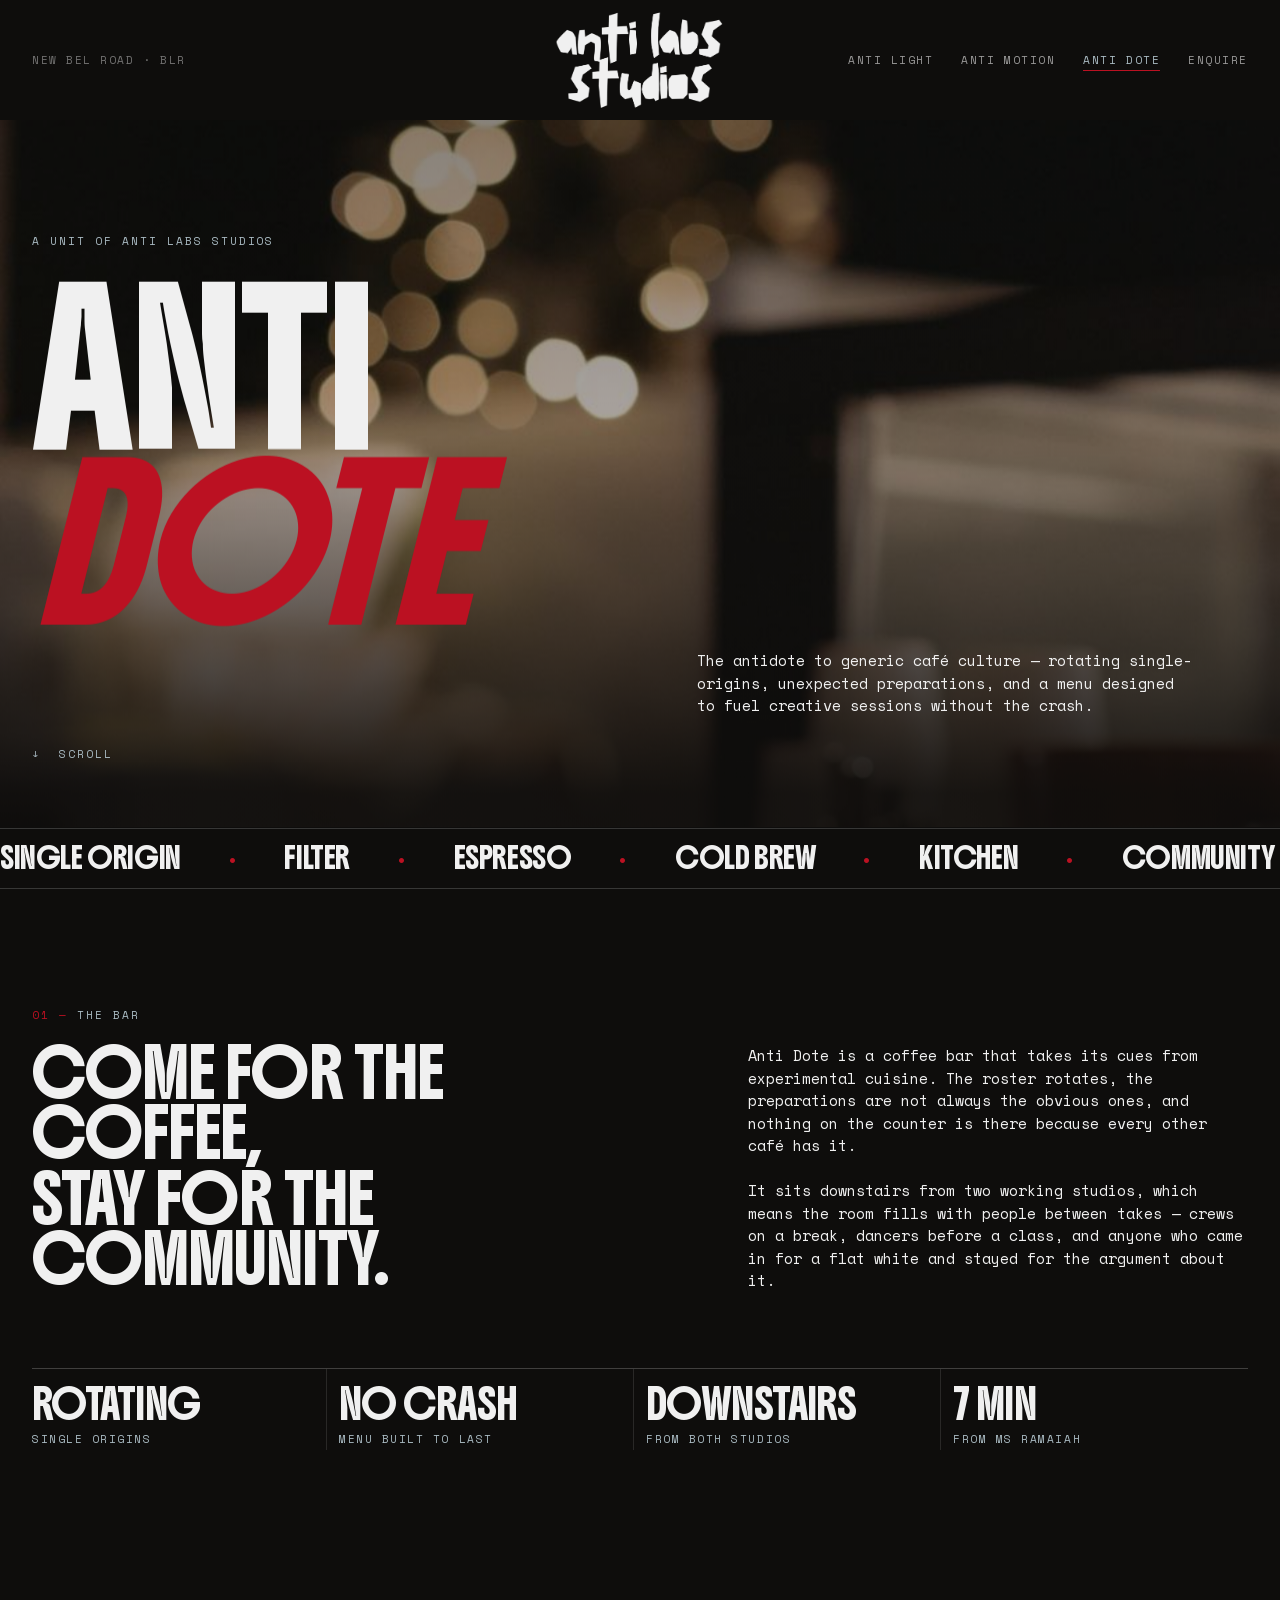
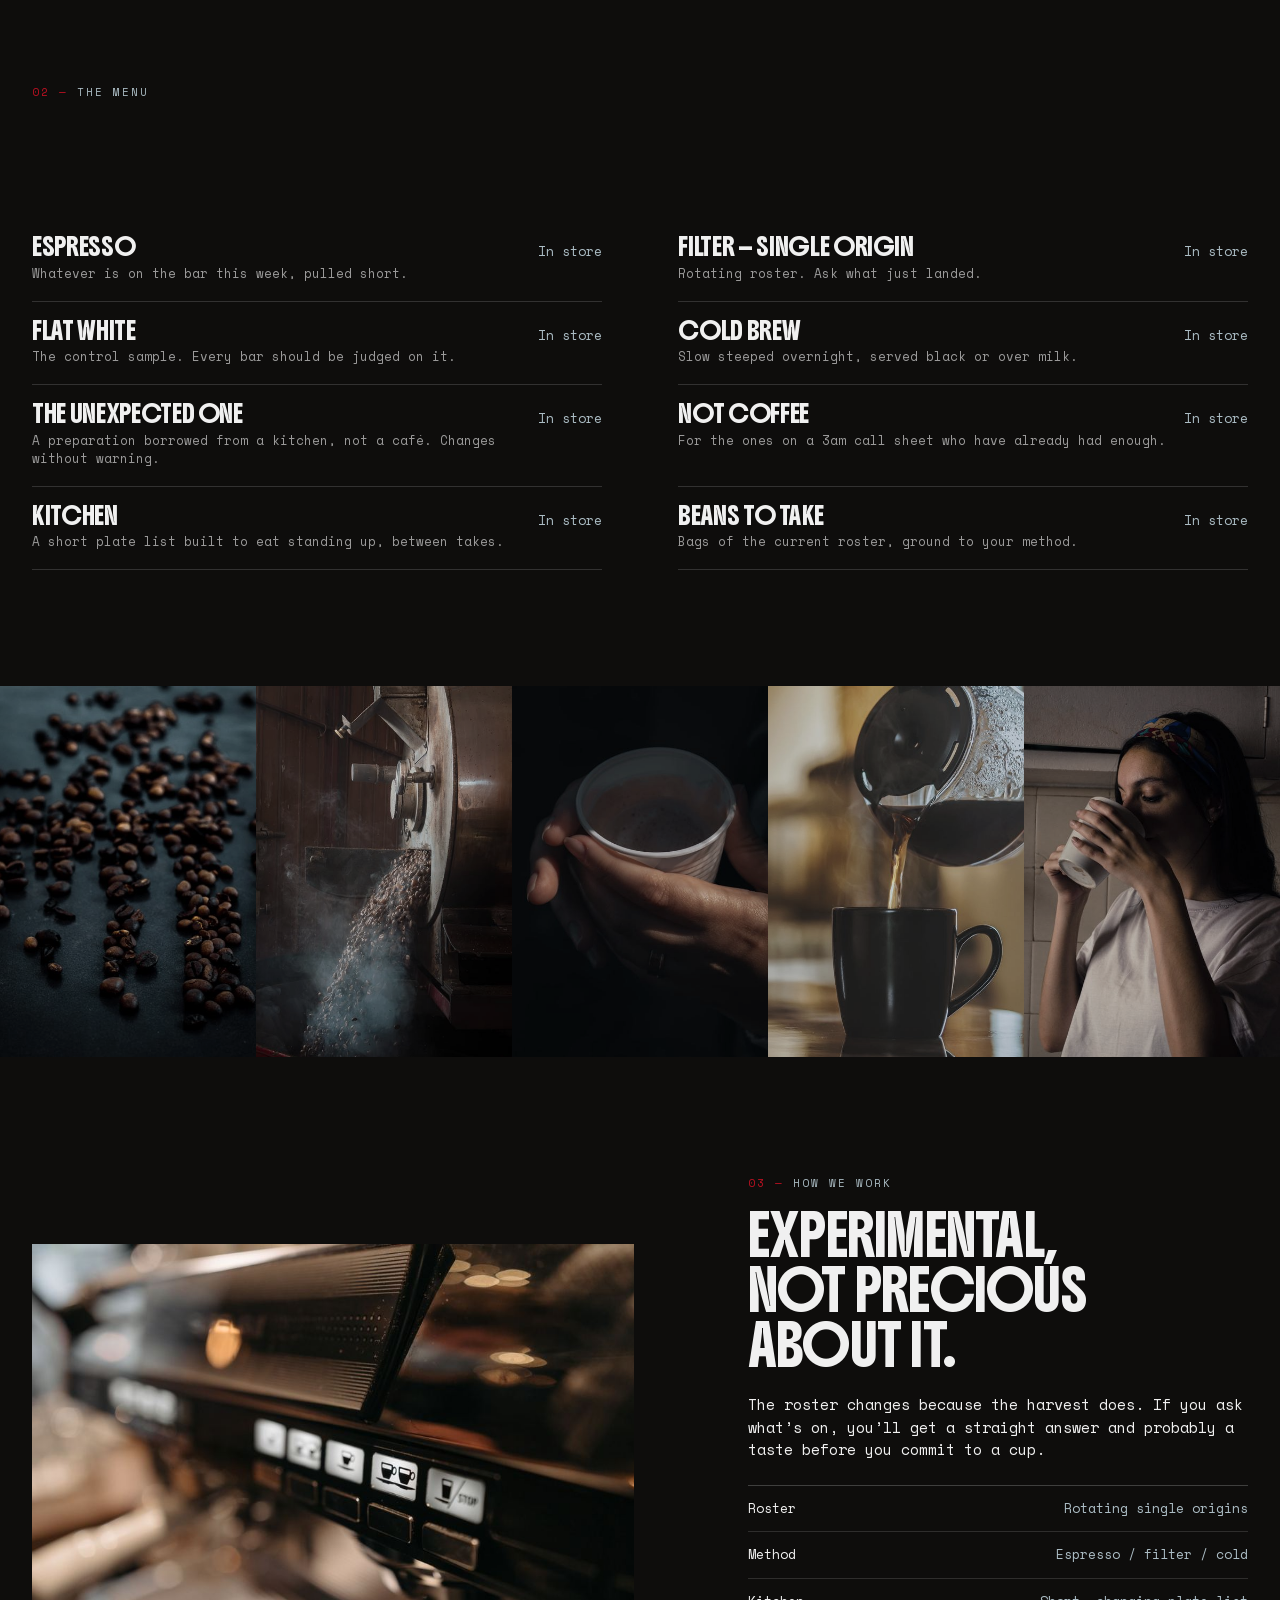
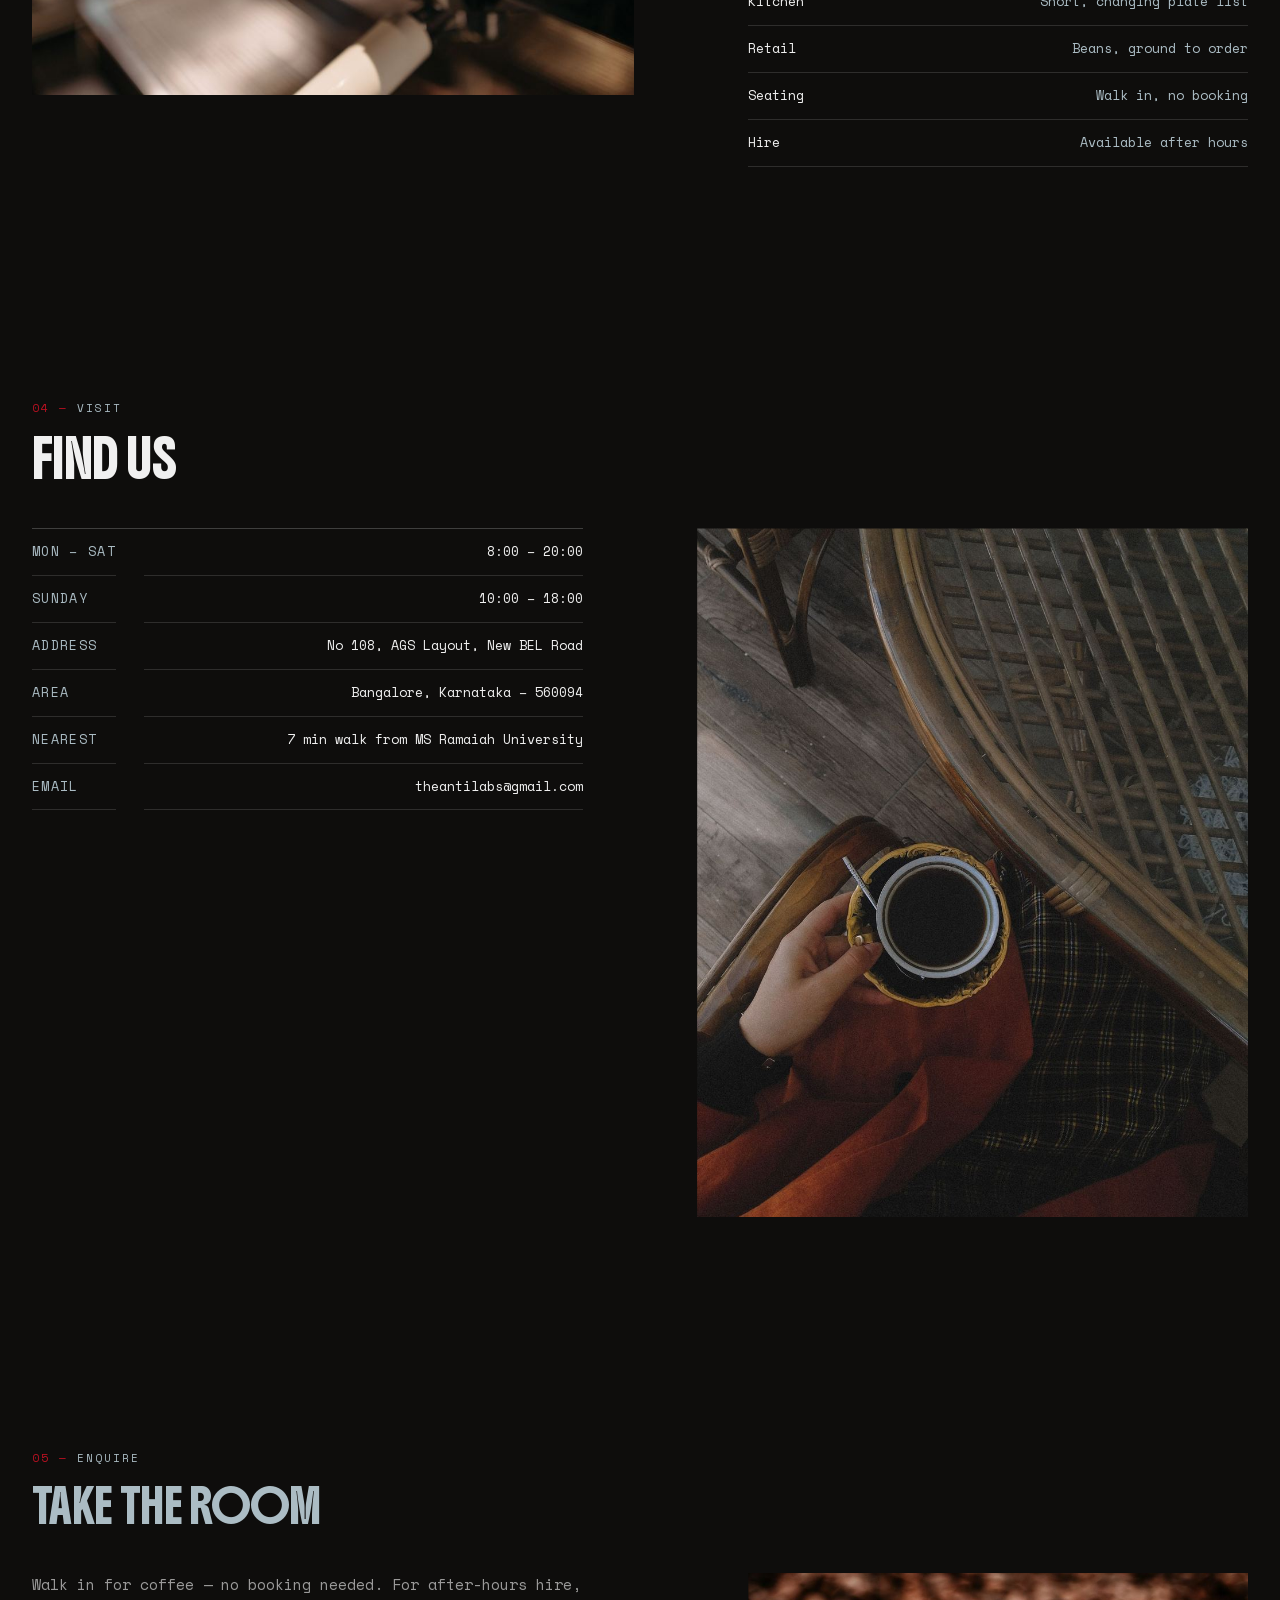
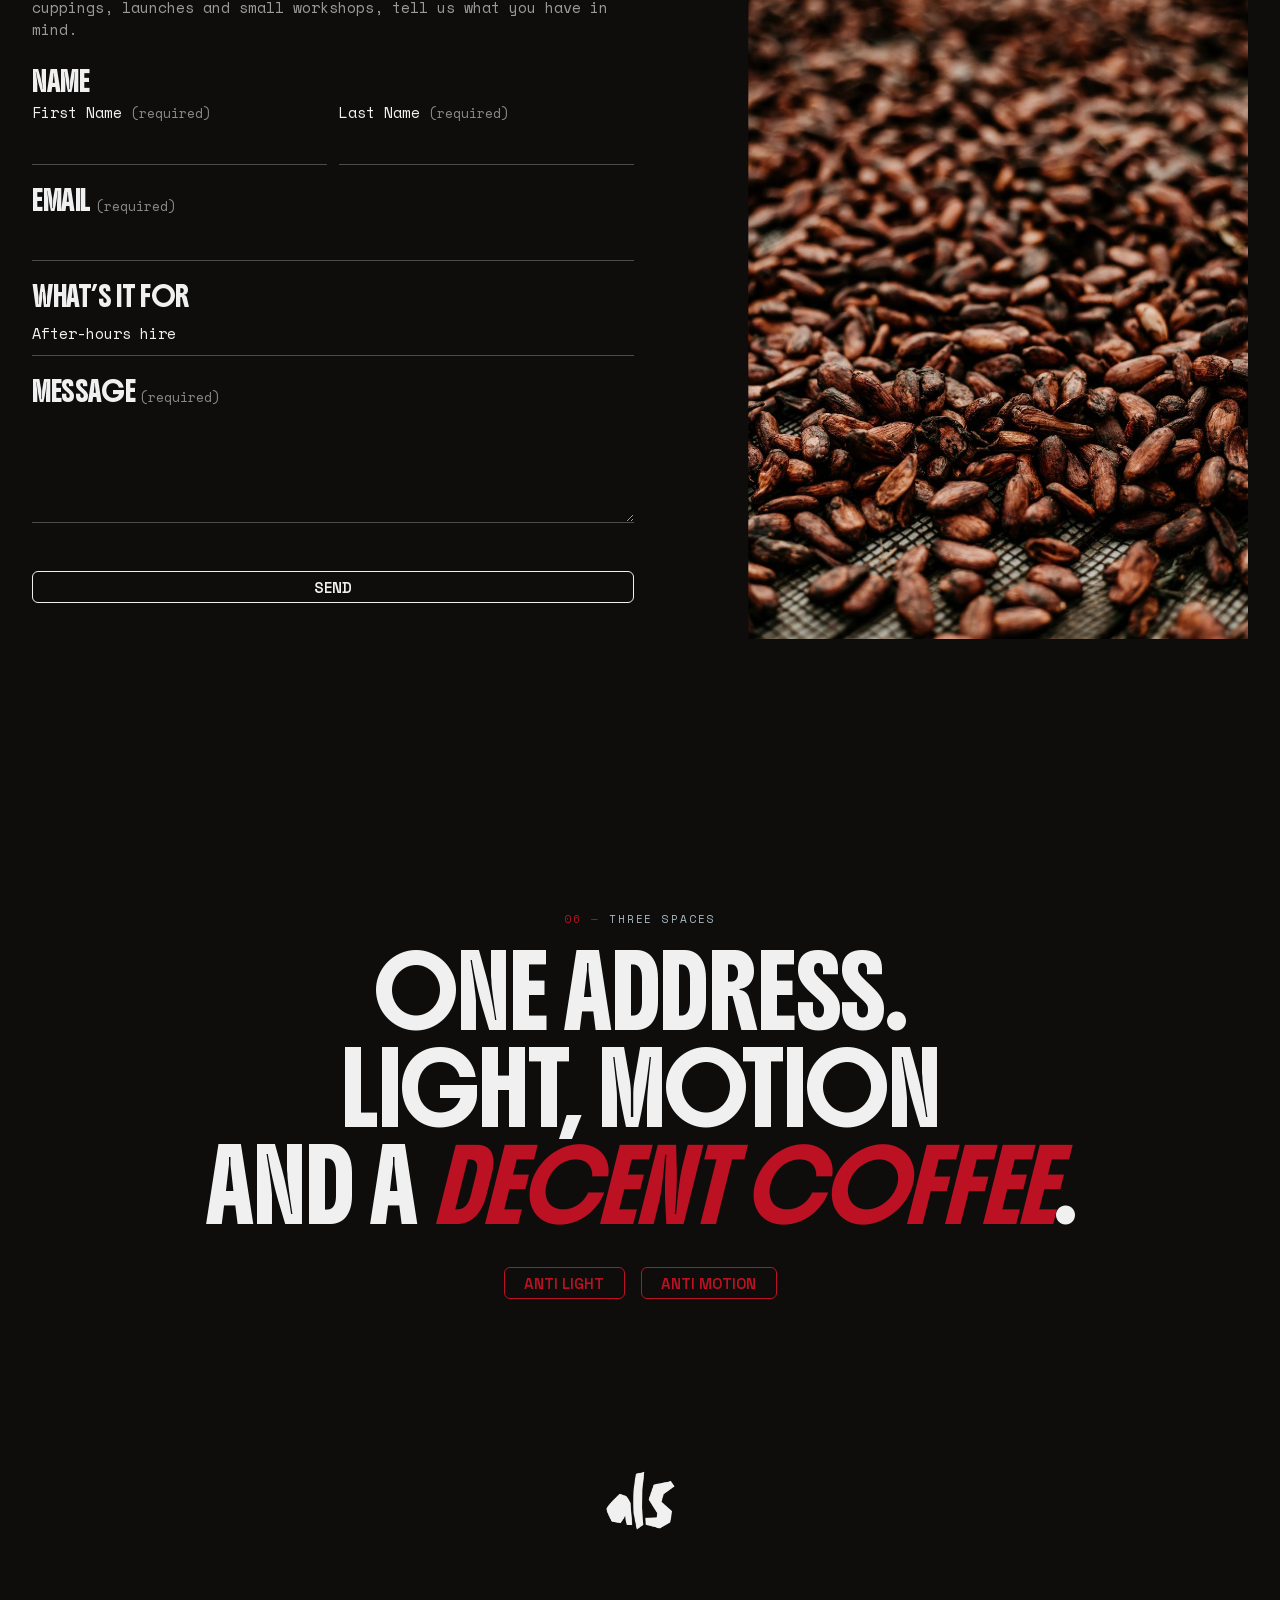
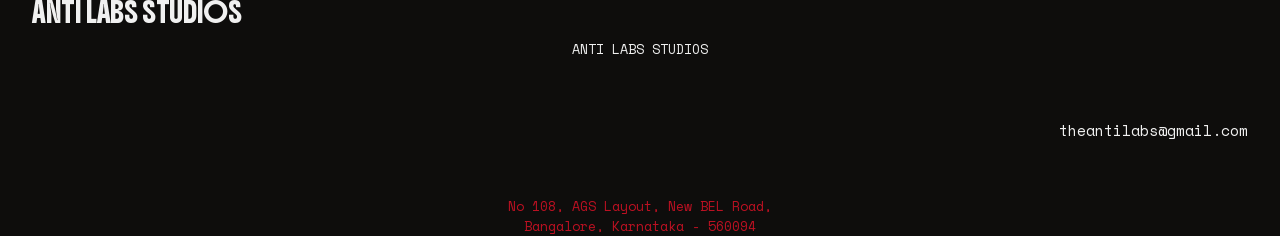
==== anti-dote.html @ 7428ed26 "Handle Safari refusing to autoplay the background video Tested in the WebKit engine: the video autop" ====
<!DOCTYPE html>
<html lang="en">
<head>
<meta charset="utf-8">
<meta name="viewport" content="width=device-width, initial-scale=1">
<title>Anti Dote | Coffee Bar &amp; Community — Anti Labs Studios</title>
<meta name="description" content="Anti Dote by Anti Labs Studios — a coffee bar on New BEL Road, North Bangalore. Rotating single-origins, unexpected preparations, no crash.">
<link rel="icon" href="assets/img/11-6.png">
<link rel="stylesheet" href="assets/css/style.css?v=1789640497">
<link rel="stylesheet" href="assets/css/pages.css?v=1789640497">
<link rel="stylesheet" href="assets/css/enhance.css?v=1789640497">
<link rel="stylesheet" href="assets/css/motion.css?v=1789640497">
<link rel="stylesheet" href="assets/css/mobile.css?v=1789640497">
</head>
<body>

<a class="skip" href="#page">Skip to Content</a>

<header class="masthead">
  <span class="masthead__tag">New BEL Road &middot; BLR</span>
  <a href="index.html">
    <img class="masthead__logo" src="assets/img/00-3.png" alt="Anti Labs Studios">
  </a>
  <button class="nav__toggle" type="button" aria-expanded="false" aria-controls="nav">Menu</button>
  <nav class="nav" id="nav">
    <a class="nav__link" href="anti-light.html">Anti Light</a>
    <a class="nav__link" href="anti-motion.html">Anti Motion</a>
    <a class="nav__link" href="anti-dote.html" aria-current="page">Anti Dote</a>
    <a class="nav__link" href="#enquire">Enquire</a>
  </nav>
</header>

<main id="page">

  <!-- Hero ---------------------------------------------------------------- -->
  <section class="p-sec p-hero">
    <div class="p-hero__bg img-frame reveal-img" data-parallax="0.06">
      <img src="assets/img/dote/hero.jpg" alt="A dark cafe interior, warm lights thrown out of focus behind a cup on the counter." srcset="assets/img/dote/hero-480w.jpg 480w, assets/img/dote/hero-960w.jpg 960w, assets/img/dote/hero.jpg 1800w" sizes="(max-width: 767px) 100vw, 50vw" loading="lazy" decoding="async">
    </div>
    <p class="p-hero__eyebrow eyebrow reveal">A unit of Anti Labs Studios</p>
    <h1 class="p-hero__title reveal reveal--delay-1" data-split>Anti<br><em>Dote</em></h1>
    <p class="p-hero__lede t-body reveal reveal--delay-2">The antidote to generic caf&eacute; culture &mdash; rotating single-origins, unexpected preparations, and a menu designed to fuel creative sessions without the crash.</p>
    <p class="p-hero__cue reveal reveal--delay-3">&#8595;&nbsp; Scroll</p>
  </section>

  <!-- Marquee -------------------------------------------------------------- -->
  <div class="marquee" aria-hidden="true">
    <div class="marquee__track">
      <span class="marquee__item">Single Origin</span>
      <span class="marquee__item">Filter</span>
      <span class="marquee__item">Espresso</span>
      <span class="marquee__item">Cold Brew</span>
      <span class="marquee__item">Kitchen</span>
      <span class="marquee__item">Community</span>
    </div>
  </div>

  <!-- Intro ---------------------------------------------------------------- -->
  <section class="p-sec p-intro">
    <p class="p-intro__eyebrow eyebrow reveal" data-index="01">The Bar</p>
    <h2 class="p-intro__title reveal" data-split>Come for the coffee,<br>stay for the community.</h2>
    <div class="p-intro__body">
      <p class="reveal reveal--delay-1">Anti Dote is a coffee bar that takes its cues from experimental cuisine. The roster rotates, the preparations are not always the obvious ones, and nothing on the counter is there because every other caf&eacute; has it.</p>
      <p class="reveal reveal--delay-2">It sits downstairs from two working studios, which means the room fills with people between takes &mdash; crews on a break, dancers before a class, and anyone who came in for a flat white and stayed for the argument about it.</p>
    </div>

    <div class="p-stats">
      <div class="p-stat reveal">
        <p class="p-stat__value">Rotating</p>
        <p class="p-stat__label">Single origins</p>
      </div>
      <div class="p-stat reveal reveal--delay-1">
        <p class="p-stat__value">No Crash</p>
        <p class="p-stat__label">Menu built to last</p>
      </div>
      <div class="p-stat reveal reveal--delay-2">
        <p class="p-stat__value">Downstairs</p>
        <p class="p-stat__label">From both studios</p>
      </div>
      <div class="p-stat reveal reveal--delay-3">
        <p class="p-stat__value">7 Min</p>
        <p class="p-stat__label">From MS Ramaiah</p>
      </div>
    </div>
  </section>

  <!-- Menu ----------------------------------------------------------------- -->
  <section class="p-sec p-menu">
    <p class="p-menu__eyebrow eyebrow reveal" data-index="02">The Menu</p>
    <h2 class="p-menu__title t-h1 t-fit reveal" data-split>What&rsquo;s on</h2>

    <div class="p-menu__list reveal reveal--delay-1">
      <div class="p-menu__row">
        <span class="p-menu__name">Espresso
          <span class="p-menu__note">Whatever is on the bar this week, pulled short.</span>
        </span>
        <span class="p-menu__price">In store</span>
      </div>
      <div class="p-menu__row">
        <span class="p-menu__name">Filter &mdash; Single Origin
          <span class="p-menu__name-note p-menu__note">Rotating roster. Ask what just landed.</span>
        </span>
        <span class="p-menu__price">In store</span>
      </div>
      <div class="p-menu__row">
        <span class="p-menu__name">Flat White
          <span class="p-menu__note">The control sample. Every bar should be judged on it.</span>
        </span>
        <span class="p-menu__price">In store</span>
      </div>
      <div class="p-menu__row">
        <span class="p-menu__name">Cold Brew
          <span class="p-menu__note">Slow steeped overnight, served black or over milk.</span>
        </span>
        <span class="p-menu__price">In store</span>
      </div>
      <div class="p-menu__row">
        <span class="p-menu__name">The Unexpected One
          <span class="p-menu__note">A preparation borrowed from a kitchen, not a caf&eacute;. Changes without warning.</span>
        </span>
        <span class="p-menu__price">In store</span>
      </div>
      <div class="p-menu__row">
        <span class="p-menu__name">Not Coffee
          <span class="p-menu__note">For the ones on a 3am call sheet who have already had enough.</span>
        </span>
        <span class="p-menu__price">In store</span>
      </div>
      <div class="p-menu__row">
        <span class="p-menu__name">Kitchen
          <span class="p-menu__note">A short plate list built to eat standing up, between takes.</span>
        </span>
        <span class="p-menu__price">In store</span>
      </div>
      <div class="p-menu__row">
        <span class="p-menu__name">Beans To Take
          <span class="p-menu__note">Bags of the current roster, ground to your method.</span>
        </span>
        <span class="p-menu__price">In store</span>
      </div>
    </div>
  </section>

  <!-- Strip ---------------------------------------------------------------- -->
  <section class="p-strip">
    <figure class="p-strip__cell"><img src="assets/img/dote/strip1.jpg" alt="Coffee beans scattered across a dark surface." srcset="assets/img/dote/strip1-480w.jpg 480w, assets/img/dote/strip1-960w.jpg 960w, assets/img/dote/strip1.jpg 1800w" sizes="(max-width: 767px) 100vw, 20vw" loading="lazy" decoding="async"><figcaption class="p-strip__cap">Roster</figcaption></figure>
    <figure class="p-strip__cell"><img src="assets/img/dote/strip2.jpg" alt="Beans tumbling out of a roaster in a cloud of steam." srcset="assets/img/dote/strip2-480w.jpg 480w, assets/img/dote/strip2-960w.jpg 960w, assets/img/dote/strip2.jpg 1800w" sizes="(max-width: 767px) 100vw, 20vw" loading="lazy" decoding="async"><figcaption class="p-strip__cap">Roast</figcaption></figure>
    <figure class="p-strip__cell"><img src="assets/img/dote/strip3.jpg" alt="A hand around a cup in near darkness." srcset="assets/img/dote/strip3-480w.jpg 480w, assets/img/dote/strip3-960w.jpg 960w, assets/img/dote/strip3.jpg 1800w" sizes="(max-width: 767px) 100vw, 20vw" loading="lazy" decoding="async"><figcaption class="p-strip__cap">First cup</figcaption></figure>
    <figure class="p-strip__cell"><img src="assets/img/dote/strip4.jpg" alt="Coffee poured into a black mug." srcset="assets/img/dote/strip4-480w.jpg 480w, assets/img/dote/strip4-960w.jpg 960w, assets/img/dote/strip4.jpg 1800w" sizes="(max-width: 767px) 100vw, 20vw" loading="lazy" decoding="async"><figcaption class="p-strip__cap">Pour</figcaption></figure>
    <figure class="p-strip__cell"><img src="assets/img/dote/strip5.jpg" alt="Someone taking the first sip of the day." srcset="assets/img/dote/strip5-480w.jpg 480w, assets/img/dote/strip5-960w.jpg 960w, assets/img/dote/strip5.jpg 1800w" sizes="(max-width: 767px) 100vw, 20vw" loading="lazy" decoding="async"><figcaption class="p-strip__cap">Morning</figcaption></figure>
  </section>

  <!-- The bar -------------------------------------------------------------- -->
  <section class="p-sec p-split">
    <div class="p-split__media img-frame reveal-img">
      <img src="assets/img/dote/bar.jpg" alt="The espresso machine, shot close and thrown out of focus." srcset="assets/img/dote/bar-480w.jpg 480w, assets/img/dote/bar-960w.jpg 960w, assets/img/dote/bar.jpg 1800w" sizes="(max-width: 767px) 100vw, 50vw" loading="lazy" decoding="async">
    </div>
    <div class="p-split__body reveal reveal--delay-1">
      <p class="p-split__eyebrow eyebrow" data-index="03">How We Work</p>
      <h2 class="p-split__title" data-split>Experimental,<br>not precious<br>about it.</h2>
      <p class="t-body">The roster changes because the harvest does. If you ask what&rsquo;s on, you&rsquo;ll get a straight answer and probably a taste before you commit to a cup.</p>
      <ul class="p-split__list">
        <li><span>Roster</span><b>Rotating single origins</b></li>
        <li><span>Method</span><b>Espresso / filter / cold</b></li>
        <li><span>Kitchen</span><b>Short, changing plate list</b></li>
        <li><span>Retail</span><b>Beans, ground to order</b></li>
        <li><span>Seating</span><b>Walk in, no booking</b></li>
        <li><span>Hire</span><b>Available after hours</b></li>
      </ul>
    </div>
  </section>

  <!-- Visit ---------------------------------------------------------------- -->
  <section class="p-sec p-visit">
    <p class="p-visit__eyebrow eyebrow reveal" data-index="04">Visit</p>
    <h2 class="p-visit__title t-h1 t-fit reveal" data-split>Find us</h2>

    <dl class="p-visit__hours reveal reveal--delay-1">
      <dt>Mon &ndash; Sat</dt><dd>8:00 &ndash; 20:00</dd>
      <dt>Sunday</dt><dd>10:00 &ndash; 18:00</dd>
      <dt>Address</dt><dd>No 108, AGS Layout, New BEL Road</dd>
      <dt>Area</dt><dd>Bangalore, Karnataka &ndash; 560094</dd>
      <dt>Nearest</dt><dd>7 min walk from MS Ramaiah University</dd>
      <dt>Email</dt><dd><a href="mailto:theantilabs@gmail.com">theantilabs@gmail.com</a></dd>
    </dl>

    <div class="p-visit__media img-frame reveal-img">
      <img src="assets/img/dote/visit.jpg" alt="Hands wrapped around a black cup on a woven surface." srcset="assets/img/dote/visit-480w.jpg 480w, assets/img/dote/visit-960w.jpg 960w, assets/img/dote/visit.jpg 1800w" sizes="(max-width: 767px) 100vw, 50vw" loading="lazy" decoding="async">
    </div>
  </section>

  <!-- Enquire -------------------------------------------------------------- -->
  <section class="p-sec p-form-sec" id="enquire">
    <p class="p-form__eyebrow eyebrow reveal" data-index="05">Enquire</p>
    <h2 class="p-form__title t-h2 t-fit u-blue reveal" data-split>Take the room</h2>

    <form class="p-form reveal reveal--delay-1" novalidate>
      <p class="t-body" style="margin-bottom:28px;color:rgba(240,240,240,.62)">Walk in for coffee &mdash; no booking needed. For after-hours hire, cuppings, launches and small workshops, tell us what you have in mind.</p>
      <div class="p-field">
        <span class="p-field__label">Name</span>
        <div class="p-field__row">
          <div>
            <label class="field__sublabel" for="d-first">First Name <span class="p-field__req">(required)</span></label>
            <input id="d-first" name="first" type="text" required>
          </div>
          <div>
            <label class="field__sublabel" for="d-last">Last Name <span class="p-field__req">(required)</span></label>
            <input id="d-last" name="last" type="text" required>
          </div>
        </div>
      </div>
      <div class="p-field">
        <label class="p-field__label" for="d-email">Email <span class="p-field__req">(required)</span></label>
        <input id="d-email" name="email" type="email" required>
      </div>
      <div class="p-field">
        <label class="p-field__label" for="d-use">What&rsquo;s it for</label>
        <select id="d-use" name="use">
          <option>After-hours hire</option>
          <option>Cupping / tasting</option>
          <option>Launch or screening</option>
          <option>Workshop</option>
          <option>Wholesale beans</option>
        </select>
      </div>
      <div class="p-field">
        <label class="p-field__label" for="d-msg">Message <span class="p-field__req">(required)</span></label>
        <textarea id="d-msg" name="message" required></textarea>
      </div>
      <button class="btn-outline btn-outline--paper" type="submit">Send</button>
    </form>

    <div class="p-form__media img-frame reveal-img">
      <img src="assets/img/dote/form.jpg" alt="Roasted beans spread across a cooling tray." srcset="assets/img/dote/form-480w.jpg 480w, assets/img/dote/form-960w.jpg 960w, assets/img/dote/form.jpg 1800w" sizes="(max-width: 767px) 100vw, 50vw" loading="lazy" decoding="async">
    </div>
  </section>

  <!-- CTA ------------------------------------------------------------------ -->
  <section class="p-sec p-cta">
    <p class="p-cta__eyebrow eyebrow reveal" data-index="06">Three Spaces</p>
    <h2 class="p-cta__title reveal" data-split>One address.<br>Light, motion<br>and a <em>decent coffee</em>.</h2>
    <p class="p-cta__actions reveal reveal--delay-1">
      <a class="btn-outline btn-outline--red" href="anti-light.html">Anti Light</a>
      <a class="btn-outline btn-outline--red" href="anti-motion.html">Anti Motion</a>
    </p>
  </section>

  <!-- Footer --------------------------------------------------------------- -->
  <footer class="sec foot">
    <div class="foot__mark"><img src="assets/img/11-6.png" alt=""></div>
    <h4 class="foot__name t-h4 t-fit">anti labs studios</h4>
    <p class="foot__label t-small">ANTI LABS STUDIOS</p>
    <p class="foot__addr t-small u-red">No 108, AGS Layout, New BEL Road,<br>Bangalore, Karnataka - 560094</p>
    <p class="foot__mail t-body"><a href="mailto:theantilabs@gmail.com">theantilabs@gmail.com</a></p>
  </footer>

</main>

<script src="assets/js/main.js?v=1789640497"></script>
<script src="assets/js/enhance.js?v=1789640497"></script>
<script src="assets/js/motion.js?v=1789640497"></script>
</body>
</html>
---- assets/css/style.css ----
@import url("fonts.css");

/* ==========================================================================
   Tokens
   Reference viewports: 1440 (desktop) and 390 (mobile).
   The source site lays out on a fluid 24-column grid at desktop and an
   8-column grid at mobile; columns are fluid, row heights are fixed.
   ========================================================================== */

:root {
  --ink: #0e0d0c;
  --paper: #f0f0f0;
  --red: #bb1122;
  --blue: #abbcc4;
  --slate: #404c4f;

  --display: "Boldonse", "Arial Black", sans-serif;
  --mono: "Space Mono", ui-monospace, "SFMono-Regular", monospace;
  --grotesk: "Space Grotesk", "Helvetica Neue", Arial, sans-serif;

  /* grid */
  --cols: 24;
  --gap: 12px;
  --pad: 2.5vw;        /* 36px @1440 */
  --pad-inset: 5vw;    /* 72px @1440 — "inset" sections double the gutter */

  --header-h: 120px;
}

*,
*::before,
*::after {
  box-sizing: border-box;
}

html {
  -webkit-text-size-adjust: 100%;
}

body {
  margin: 0;
  background: var(--ink);
  color: var(--paper);
  font-family: var(--mono);
  font-size: 15px;
  line-height: 22.5px;
  -webkit-font-smoothing: antialiased;
  overflow-x: hidden;
}

img,
video {
  display: block;
  max-width: 100%;
}

a {
  color: inherit;
  text-decoration: none;
}

p {
  margin: 0;
}

h1,
h2,
h3,
h4 {
  margin: 0;
  font-family: var(--display);
  font-weight: 400;
  text-transform: uppercase;
  letter-spacing: -0.02em;
}

/* Off-screen positioning (left: -15000px) still counts toward scrollWidth and
   showed up as phantom horizontal overflow on phones. Clip instead. */
.skip {
  position: absolute;
  width: 1px;
  height: 1px;
  margin: -1px;
  padding: 0;
  overflow: hidden;
  clip-path: inset(50%);
  white-space: nowrap;
}

.skip:focus {
  width: auto;
  height: auto;
  margin: 0;
  clip-path: none;
  left: 0;
  z-index: 100;
  padding: 15px 19.5px;
  background: var(--paper);
  color: var(--ink);
  font-family: var(--grotesk);
}

/* --------------------------------------------------------------------------
   Grid primitives
   -------------------------------------------------------------------------- */

.sec {
  position: relative;
  display: grid;
  grid-template-columns: repeat(var(--cols), 1fr);
  column-gap: var(--gap);
  padding-inline: var(--pad);
}

.sec--inset {
  padding-inline: var(--pad-inset);
}

/* A section's full-bleed / inset background layer sits behind the grid.
   Scoped under .sec so it outranks the `.sec > *` positioning rule below. */
.sec > .sec__bg {
  position: absolute;
  inset: 0;
  z-index: 0;
  overflow: hidden;
}

.sec > .sec__bg--inset {
  inset: 36px var(--pad);
}

.sec__bg img,
.sec__bg video {
  width: 100%;
  height: 100%;
  object-fit: cover;
}

.sec > *:not(.sec__bg) {
  position: relative;
  z-index: 1;
}

/* --------------------------------------------------------------------------
   Header — fixed, logo centred
   -------------------------------------------------------------------------- */

.masthead {
  position: fixed;
  transition: transform 0.3s ease;
  inset: 0 0 auto 0;
  z-index: 50;
  height: var(--header-h);
  background: var(--ink);
  display: flex;
  align-items: flex-start;
  justify-content: center;
}

/* The source header retracts while scrolling down and returns on scroll up. */
.masthead.is-hidden {
  transform: translateY(-100%);
}

.masthead__logo {
  width: 176px;
  height: 100px;
  margin-top: 10px;
  object-fit: contain;
}

/* --------------------------------------------------------------------------
   Shared type scale (values measured off the source at 1440)
   -------------------------------------------------------------------------- */

.t-hero {
  font-size: 6.4236vw;   /* 92.5px @1440 */
  line-height: 1;
}

.t-h1 {
  font-size: 2.8417vw;   /* 40.92px */
  line-height: 1.316;
}

.t-h2 {
  font-size: 2.4817vw;   /* 35.736px */
  line-height: 1.3328;
}

.t-h3 {
  font-size: 2.0017vw;   /* 28.824px */
  line-height: 1.3552;
}

.t-h4 {
  font-size: 1.5217vw;   /* 21.912px */
  line-height: 1.3776;
}

.t-body {
  font-family: var(--mono);
  font-size: 15px;
  line-height: 22.5px;
}

.t-small {
  font-family: var(--mono);
  font-size: 13.272px;
  line-height: 19.908px;
}

/* The source sizes display text to fit one line; keep it on one line so a
   sub-pixel rounding difference can never introduce a wrap. */
.t-fit {
  white-space: nowrap;
}

.u-red { color: var(--red); }
.u-blue { color: var(--blue); }
.u-paper { color: var(--paper); }
.u-center { text-align: center; }
.u-right { text-align: right; }

em {
  font-style: italic;
}

/* --------------------------------------------------------------------------
   Buttons / links
   -------------------------------------------------------------------------- */

.btn-rule {
  display: block;
  padding-bottom: 8px;
  border-bottom: 1px solid var(--blue);
  color: var(--blue);
  font-family: var(--mono);
  font-weight: 700;
  font-size: 10.68px;
  letter-spacing: 0.06em;
  text-align: center;
  text-transform: uppercase;
  transition: color 0.2s ease, border-color 0.2s ease;
}

.btn-rule:hover {
  color: var(--paper);
  border-color: var(--paper);
}

.btn-outline {
  display: inline-block;
  padding: 4.5px 19.5px;
  border: 0.5px solid currentColor;
  border-radius: 6px;
  font-family: var(--grotesk);
  font-weight: 600;
  font-size: 15px;
  line-height: 1.4;
  text-transform: uppercase;
  transition: background-color 0.2s ease, color 0.2s ease;
}

.btn-outline--red {
  color: var(--red);
}

.btn-outline--red:hover {
  background: var(--red);
  color: var(--paper);
}

.btn-outline--paper {
  color: var(--paper);
  width: 100%;
  text-align: center;
  cursor: pointer;
  background: transparent;
}

.btn-outline--paper:hover {
  background: var(--paper);
  color: var(--ink);
}

/* --------------------------------------------------------------------------
   Accordion (studio features, FAQ, the spaces)
   -------------------------------------------------------------------------- */

.acc {
  list-style: none;
  margin: 0;
  padding: 0;
}

.acc__item {
  border-top: 1px solid rgba(240, 240, 240, 0.35);
}

.acc__item:last-child {
  border-bottom: 1px solid rgba(240, 240, 240, 0.35);
}

.acc__btn {
  width: 100%;
  display: flex;
  align-items: center;
  justify-content: space-between;
  gap: 16px;
  padding: 0;
  border: 0;
  background: none;
  color: var(--paper);
  font: inherit;
  text-align: left;
  cursor: pointer;
}

.acc__icon {
  flex: none;
  position: relative;
  width: 13px;
  height: 13px;
}

.acc__icon::before,
.acc__icon::after {
  content: "";
  position: absolute;
  inset: 50% 0 auto 0;
  height: 1px;
  background: currentColor;
  transition: transform 0.25s ease, opacity 0.25s ease;
}

.acc__icon::after {
  transform: rotate(90deg);
}

.acc__item.is-open .acc__icon::after {
  transform: rotate(180deg);
  opacity: 0;
}

.acc__panel {
  display: grid;
  grid-template-rows: 0fr;
  transition: grid-template-rows 0.32s ease;
}

.acc__item.is-open .acc__panel {
  grid-template-rows: 1fr;
}

.acc__panel > div {
  min-height: 0;
  overflow: hidden;
}

/* --------------------------------------------------------------------------
   Accordion variants — shared by every page.
   These previously lived in anti-light.css, so Anti Motion and Anti Dote (which
   do not load that sheet) rendered their accordions unstyled: no padding, wrong
   face, and 23px tap targets.
   -------------------------------------------------------------------------- */

/* Feature accordion: Boldonse titles, 73px rows */
.acc--features .acc__btn {
  padding: 21px 0;
  font-family: var(--display);
  font-size: 1.5217vw;
  line-height: 30.186px;
  letter-spacing: -0.02em;
  text-transform: uppercase;
}

/* Spacing lives on the panel's children, never on the clipping box —
   padding there would keep a collapsed panel from reaching zero height. */
.acc--features .acc__panel > div > :first-child {
  margin-top: 14px;
}

.acc--features .acc__panel > div > :last-child {
  margin-bottom: 47px;
}

.acc--features .acc__panel ul {
  margin: 0 0 41px;
  padding-left: 26px;
  list-style: none;
}

.acc--features .acc__panel li {
  position: relative;
  margin-bottom: 7px;
  font-size: 13.272px;
  line-height: 19.908px;
}

.acc--features .acc__panel li::before {
  content: "\2022";
  position: absolute;
  left: -16px;
}

.acc--features .acc__lede,
.acc--features .acc__foot {
  padding-top: 8px;   /* padding, not margin — margins collapse against the list above */
  margin-bottom: 22px;
  font-size: 13.272px;
  line-height: 19.908px;
}

.acc--features .acc__fees {
  margin-bottom: 15px;
  font-size: 13.272px;
  line-height: 19.908px;
  text-transform: uppercase;
}

.acc--faq .acc__item {
  border-top: 0;
  border-bottom: 1px solid rgba(240, 240, 240, 0.35);
}

.acc--faq .acc__btn {
  padding: 15px 0;
  font-family: var(--mono);
  font-size: 15px;
  line-height: 22.5px;
}

.acc--faq .acc__panel > div {
  font-size: 13.272px;
  line-height: 19.908px;
}

.acc--faq .acc__panel > div > :first-child { margin-top: 4px; }
.acc--faq .acc__panel > div > :last-child { margin-bottom: 20px; }

.acc--faq .acc__panel p + p {
  margin-top: 14px;
}


/* --------------------------------------------------------------------------
   Footer — identical on both pages
   -------------------------------------------------------------------------- */

.foot {
  height: 261px;
}

.foot__mark {
  grid-column: 1 / span 24;
  margin-top: 15px;
  text-align: center;
  pointer-events: none;
}

.foot__mark img {
  display: inline-block;
  width: 71px;
  height: 71px;
  object-fit: contain;
}

.foot__name {
  grid-column: 1 / span 8;
  margin-top: 55px;
}

.foot__label {
  grid-column: 10 / span 6;
  margin-top: 96px;
  text-align: center;
}

.foot__addr {
  grid-column: 10 / span 6;
  margin-top: 137px;
  text-align: center;
}

.foot__mail {
  grid-column: 17 / span 8;
  margin-top: 59px;
  text-align: right;
}

/* --------------------------------------------------------------------------
   Mobile — the source switches to an 8-column grid
   -------------------------------------------------------------------------- */

@media (max-width: 767px) {
  :root {
    --cols: 8;
    --gap: 11px;
    --pad: 5.897vw;      /* 23px @390 */
    --pad-inset: 8.46vw; /* 33px @390 */
    --header-h: 51px;
  }

  /* The source header retracts while scrolling down and returns on scroll up. */
.masthead.is-hidden {
  transform: translateY(-100%);
}

.masthead__logo {
    width: 76px;
    height: 43px;
    margin-top: 4px;
  }

  .sec > .sec__bg--inset {
    inset: 10px 2.56vw;
  }

  .t-hero { font-size: 10.7179vw; }  /* 41.8px @390 */
  .t-h1   { font-size: 7.7415vw; }   /* 30.192px */
  .t-h2   { font-size: 6.9624vw; }   /* 27.1536px */
  .t-h3   { font-size: 5.924vw; }    /* 23.1024px */
  .t-h4   { font-size: 4.8849vw; }   /* 19.0512px */

  /* `t-fit` exists to stop a sub-pixel wrap on desktop. On a phone the same
     nowrap forces long headings wider than the screen — and the source wraps
     them here anyway — so let them break. */
  .t-fit { white-space: normal; }

  .acc--features .acc__btn { padding: 19px 0; font-size: 4.8849vw; line-height: 26px; }
  .acc--faq .acc__btn { padding: 16px 0; }

  /* comfortable targets in the replicated contact form too */
  .field input { height: 48px; }
  .field textarea { height: 130px; }

  .foot { height: 251px; }
  .foot__mark { margin-top: 9px; }
  .foot__mark img { width: 59px; height: 59px; }
  .foot__label { grid-column: 1 / span 8; margin-top: 78px; }
  .foot__addr { grid-column: 1 / span 8; margin-top: 119px; }
  .foot__name { grid-column: 1 / span 8; margin-top: 176px; text-align: center; }
  .foot__mail { grid-column: 1 / span 8; margin-top: 214px; text-align: center; }
}
---- assets/css/pages.css ----
/* ==========================================================================
   Anti Motion / Anti Dote — new pages.
   Same 24-column grid, type scale and colour language as the replicated
   pages, but with a fluid vertical rhythm rather than pinned pixel offsets.
   ========================================================================== */

:root {
  --bleed: clamp(72px, 9vw, 150px);
}

.p-sec {
  position: relative;
  display: grid;
  grid-template-columns: repeat(var(--cols), 1fr);
  column-gap: var(--gap);
  padding-inline: var(--pad);
  padding-block: var(--bleed);
}

.p-sec > * {
  position: relative;
  z-index: 1;
  min-width: 0;
}

/* --------------------------------------------------------------------------
   Hero
   -------------------------------------------------------------------------- */

.p-hero {
  padding-block: 0;
  min-height: clamp(560px, 92vh, 940px);
  align-content: end;
  padding-bottom: clamp(48px, 7vh, 96px);
  overflow: hidden;
}

.p-hero__bg {
  position: absolute;
  inset: 0;
  z-index: 0;
  overflow: hidden;
}

.p-hero__bg img {
  width: 100%;
  height: 100%;
  object-fit: cover;
}

/* legibility wash: dark at the bottom where the type sits */
.p-hero__bg::after {
  content: "";
  position: absolute;
  inset: 0;
  background:
    linear-gradient(to top, rgba(14, 13, 12, 0.94) 4%, rgba(14, 13, 12, 0.35) 46%, rgba(14, 13, 12, 0.55) 100%);
}

.p-hero__eyebrow {
  grid-column: 1 / span 12;
  position: relative;
  z-index: 2;
  /* the display face has deep ascenders at this size; clear them */
  margin-bottom: clamp(18px, 3.2vw, 46px);
}

.p-hero__title {
  grid-column: 1 / span 20;
  font-size: clamp(56px, 11vw, 158px);
  line-height: 1.1;
}

.p-hero__title em {
  color: var(--red);
}

.p-hero__lede {
  grid-column: 14 / span 10;
  margin-top: 26px;
}

.p-hero__cue {
  grid-column: 1 / span 6;
  margin-top: 26px;
  font-family: var(--mono);
  font-size: 11px;
  letter-spacing: 0.18em;
  text-transform: uppercase;
  color: var(--blue);
}

/* --------------------------------------------------------------------------
   Intro — statement left, mono columns right
   -------------------------------------------------------------------------- */

.p-intro__eyebrow {
  grid-column: 1 / span 10;
  margin-bottom: 18px;
}

.p-intro__title {
  grid-column: 1 / span 12;
  font-size: clamp(30px, 3.6vw, 52px);
  line-height: 1.3;
}

.p-intro__body {
  grid-column: 15 / span 10;
  display: flex;
  flex-direction: column;
  gap: 22px;
  align-self: end;
}

.p-intro__body p {
  font-size: 15px;
  line-height: 22.5px;
}

/* stat row under the intro */
.p-stats {
  grid-column: 1 / span 24;
  display: grid;
  grid-template-columns: repeat(4, 1fr);
  gap: var(--gap);
  margin-top: clamp(48px, 6vw, 92px);
  border-top: 1px solid rgba(240, 240, 240, 0.22);
}

.p-stat {
  padding-top: 20px;
  border-right: 1px solid rgba(240, 240, 240, 0.12);
  padding-right: 18px;
}

.p-stat:last-child { border-right: 0; }

.p-stat__value {
  font-family: var(--display);
  font-size: clamp(22px, 2.2vw, 34px);
  line-height: 1.1;
  letter-spacing: -0.02em;
  text-transform: uppercase;
}

.p-stat__label {
  margin-top: 8px;
  font-family: var(--mono);
  font-size: 11px;
  letter-spacing: 0.14em;
  text-transform: uppercase;
  color: var(--blue);
}

/* --------------------------------------------------------------------------
   Spec block — accordion with the signature offset image + colour plate
   -------------------------------------------------------------------------- */

/* Explicit rows: the copy column stacks in column 2 while the media spans
   all three rows alongside it. Without this the browser auto-places the
   accordion into a fourth row, below the image. */
.p-spec__eyebrow {
  grid-column: 2 / span 11;
  grid-row: 1;
  align-self: start;
  margin-bottom: 16px;
}

.p-spec__title {
  grid-column: 2 / span 11;
  grid-row: 2;
  align-self: start;
  margin-bottom: clamp(36px, 4vw, 64px);
}

.p-spec__acc {
  grid-column: 2 / span 11;
  grid-row: 3;
  align-self: start;
}

.p-spec__media {
  grid-column: 14 / span 10;
  grid-row: 1 / span 3;
  position: relative;
  align-self: start;
  margin-top: clamp(20px, 3vw, 54px);
}

.p-spec__plate {
  position: absolute;
  inset: -34px auto auto -46px;
  width: 100%;
  height: 100%;
  background: var(--blue);
}

.p-spec__media img {
  position: relative;
  width: 100%;
  aspect-ratio: 2 / 3;
  object-fit: cover;
}

/* --------------------------------------------------------------------------
   Full-bleed gallery strip
   -------------------------------------------------------------------------- */

.p-strip {
  display: flex;
  gap: 0;
  padding: 0;
  height: clamp(220px, 29vw, 420px);
  overflow: hidden;
}

/* cells (figure > img + caption) are styled in motion.css */
.p-strip figure {
  margin: 0;
}

/* --------------------------------------------------------------------------
   Split feature — image one side, copy the other
   -------------------------------------------------------------------------- */

/* Both children must be pinned to row 1. Auto-placement is "sparse": once the
   cursor has passed column 13 it will not go back for a column-1 item, so the
   body silently drops into a second row and the section reads as dead space. */
.p-split__media {
  grid-column: 1 / span 12;
  grid-row: 1;
  align-self: center;
}

.p-split__media img {
  width: 100%;
  aspect-ratio: 4 / 3;
  object-fit: cover;
}

.p-split__body {
  grid-column: 15 / span 10;
  grid-row: 1;
  align-self: center;
}

.p-split--flip .p-split__media { grid-column: 13 / span 12; }
.p-split--flip .p-split__body  { grid-column: 1 / span 10; }

.p-split__eyebrow { margin-bottom: 16px; }

.p-split__title {
  font-size: clamp(26px, 3vw, 44px);
  line-height: 1.3;
  margin-bottom: 22px;
}

.p-split__body p + p { margin-top: 18px; }

.p-split__list {
  margin: 24px 0 0;
  padding: 0;
  list-style: none;
  border-top: 1px solid rgba(240, 240, 240, 0.22);
}

.p-split__list li {
  display: flex;
  justify-content: space-between;
  gap: 20px;
  padding: 13px 0;
  border-bottom: 1px solid rgba(240, 240, 240, 0.14);
  font-family: var(--mono);
  font-size: 13.272px;
  line-height: 19.908px;
}

.p-split__list b {
  font-weight: 400;
  color: var(--blue);
  white-space: nowrap;
}

/* --------------------------------------------------------------------------
   Menu list (Anti Dote)
   -------------------------------------------------------------------------- */

.p-menu__eyebrow { grid-column: 1 / span 12; margin-bottom: 16px; }
.p-menu__title   { grid-column: 1 / span 14; margin-bottom: clamp(32px, 4vw, 56px); }

.p-menu__list {
  grid-column: 1 / span 24;
  display: grid;
  grid-template-columns: repeat(2, 1fr);
  column-gap: clamp(40px, 6vw, 110px);
}

.p-menu__row {
  display: grid;
  grid-template-columns: 1fr auto;
  align-items: baseline;
  gap: 16px;
  padding: 18px 0;
  border-bottom: 1px solid rgba(240, 240, 240, 0.16);
  transition: border-color 0.25s ease;
}

.p-menu__row:hover {
  border-bottom-color: var(--red);
}

.p-menu__name {
  font-family: var(--display);
  font-size: clamp(15px, 1.35vw, 20px);
  letter-spacing: -0.02em;
  text-transform: uppercase;
}

.p-menu__note {
  display: block;
  margin-top: 6px;
  font-family: var(--mono);
  font-size: 12.5px;
  line-height: 18px;
  color: rgba(240, 240, 240, 0.62);
  text-transform: none;
  letter-spacing: 0;
}

.p-menu__price {
  font-family: var(--mono);
  font-size: 13.272px;
  color: var(--blue);
  white-space: nowrap;
}

/* --------------------------------------------------------------------------
   Visit / hours panel
   -------------------------------------------------------------------------- */

.p-visit__eyebrow { grid-column: 1 / span 12; margin-bottom: 16px; }
.p-visit__title   { grid-column: 1 / span 12; margin-bottom: clamp(30px, 3.5vw, 52px); }

.p-visit__hours {
  grid-column: 1 / span 11;
  grid-row: 3;
  align-self: start;
  align-content: start;
  margin: 0;
  display: grid;
  grid-template-columns: auto 1fr;
  column-gap: 28px;
  row-gap: 0;
  border-top: 1px solid rgba(240, 240, 240, 0.22);
}

.p-visit__hours dt,
.p-visit__hours dd {
  padding: 13px 0;
  border-bottom: 1px solid rgba(240, 240, 240, 0.14);
  font-family: var(--mono);
  font-size: 13.272px;
  line-height: 19.908px;
  margin: 0;
}

.p-visit__hours dt {
  text-transform: uppercase;
  letter-spacing: 0.1em;
  color: var(--blue);
}

.p-visit__hours dd { text-align: right; }

.p-visit__media {
  grid-column: 14 / span 11;
  grid-row: 3;
  align-self: start;
}

.p-visit__media img {
  width: 100%;
  aspect-ratio: 4 / 5;
  object-fit: cover;
}

/* --------------------------------------------------------------------------
   Closing call to action
   -------------------------------------------------------------------------- */

.p-cta {
  text-align: center;
  padding-block: clamp(90px, 12vw, 190px);
}

.p-cta__eyebrow { grid-column: 1 / span 24; margin-bottom: 20px; }

.p-cta__title {
  grid-column: 4 / span 18;
  font-size: clamp(34px, 5.2vw, 80px);
  line-height: 1.32;
}

.p-cta__title em { color: var(--red); }

.p-cta__actions {
  grid-column: 1 / span 24;
  display: flex;
  justify-content: center;
  gap: 16px;
  margin-top: 34px;
  flex-wrap: wrap;
}

/* --------------------------------------------------------------------------
   Mobile
   -------------------------------------------------------------------------- */

@media (max-width: 767px) {
  .p-hero__title   { grid-column: 1 / span 8; }
  .p-hero__eyebrow { grid-column: 1 / span 8; }
  .p-hero__lede    { grid-column: 1 / span 8; }
  .p-hero__cue     { grid-column: 1 / span 8; }

  .p-intro__eyebrow,
  .p-intro__title,
  .p-intro__body { grid-column: 1 / span 8; }
  .p-intro__body { margin-top: 28px; }

  .p-stats {
    grid-column: 1 / span 8;
    grid-template-columns: repeat(2, 1fr);
    row-gap: 24px;
  }

  .p-stat:nth-child(2n) { border-right: 0; }

  .p-spec__eyebrow { grid-column: 1 / span 8; grid-row: 2; }
  .p-spec__title   { grid-column: 1 / span 8; grid-row: 3; }
  .p-spec__acc     { grid-column: 1 / span 8; grid-row: 4; }

  .p-spec__media {
    grid-column: 2 / span 6;
    grid-row: 1;
    margin-top: 0;
    margin-bottom: 40px;
  }

  .p-spec__plate { inset: -18px auto auto -20px; }

  .p-strip { height: 210px; }

  .p-split__media { grid-column: 1 / span 8; grid-row: 1; }
  .p-split__body  { grid-column: 1 / span 8; grid-row: 2; }
  .p-split--flip .p-split__media { grid-column: 1 / span 8; grid-row: 1; }
  .p-split--flip .p-split__body  { grid-column: 1 / span 8; grid-row: 2; }

  .p-split__body { margin-top: 28px; }

  .p-menu__eyebrow,
  .p-menu__title,
  .p-menu__list { grid-column: 1 / span 8; }

  .p-menu__list { grid-template-columns: 1fr; }

  .p-visit__eyebrow { grid-column: 1 / span 8; grid-row: 1; }
  .p-visit__title   { grid-column: 1 / span 8; grid-row: 2; }
  .p-visit__hours   { grid-column: 1 / span 8; grid-row: 3; }
  .p-visit__media   { grid-column: 1 / span 8; grid-row: 4; }

  .p-visit__media { margin-top: 34px; }

  .p-cta__title { grid-column: 1 / span 8; }
  .p-cta__eyebrow, .p-cta__actions { grid-column: 1 / span 8; }
}

/* --------------------------------------------------------------------------
   Contact form (shared with the Anti Light page's field styling)
   -------------------------------------------------------------------------- */

.p-form__eyebrow { grid-column: 1 / span 12; margin-bottom: 16px; }
.p-form__title   { grid-column: 1 / span 14; margin-bottom: clamp(30px, 3.5vw, 52px); }
.p-form         { grid-column: 1 / span 12; }
.p-form__media  { grid-column: 15 / span 10; align-self: start; }

.p-form__media img {
  width: 100%;
  aspect-ratio: 3 / 4;
  object-fit: cover;
}

.p-field { margin-bottom: 23px; }

.p-field__label {
  display: block;
  margin-bottom: 6px;
  font-family: var(--display);
  font-size: clamp(16px, 1.5vw, 22px);
  line-height: 1.38;
  letter-spacing: -0.02em;
  text-transform: uppercase;
}

.p-field__req {
  font-family: var(--mono);
  font-size: 13.272px;
  letter-spacing: 0;
  text-transform: none;
  color: rgba(240, 240, 240, 0.55);
}

.p-field__row {
  display: grid;
  grid-template-columns: 1fr 1fr;
  column-gap: 12px;
}

.p-field input,
.p-field textarea,
.p-field select {
  width: 100%;
  height: 40px;
  padding: 0 0 6px;
  border: 0;
  border-bottom: 1px solid rgba(240, 240, 240, 0.28);
  background: transparent;
  color: var(--paper);
  font-family: var(--mono);
  font-size: 15px;
  line-height: 22.5px;
  outline: none;
  border-radius: 0;
  transition: border-color 0.25s ease;
}

.p-field select { appearance: none; cursor: pointer; }
.p-field select option { background: var(--ink); color: var(--paper); }

.p-field textarea { height: 110px; resize: vertical; }

.p-field input:focus,
.p-field textarea:focus,
.p-field select:focus { border-bottom-color: var(--red); }

.p-form button { margin-top: 20px; }

@media (max-width: 767px) {
  .p-form__eyebrow,
  .p-form__title,
  .p-form,
  .p-form__media { grid-column: 1 / span 8; }
  .p-form__media { margin-top: 34px; }
  .p-field__row { grid-template-columns: 1fr; }

  .p-field input,
  .p-field select { height: 48px; }
  .p-field textarea { height: 130px; }
}
---- assets/css/enhance.css ----
/* ==========================================================================
   Enhancements layered on top of the replicated base.
   Kept in its own file so the 1:1 layout stylesheets stay untouched.
   ========================================================================== */

::selection {
  background: var(--red);
  color: var(--paper);
}

:focus-visible {
  outline: 2px solid var(--blue);
  outline-offset: 3px;
}

html {
  scroll-behavior: smooth;
}

@media (prefers-reduced-motion: reduce) {
  html { scroll-behavior: auto; }
  *, *::before, *::after {
    animation-duration: 0.001ms !important;
    animation-iteration-count: 1 !important;
    transition-duration: 0.001ms !important;
  }
}

/* --------------------------------------------------------------------------
   Navigation — the source ships an empty nav; with four pages it needs one.
   Logo stays centred; the studio links sit either side of it.
   -------------------------------------------------------------------------- */

.masthead {
  display: grid;
  grid-template-columns: 1fr auto 1fr;
  align-items: start;
  column-gap: var(--gap);
  padding-inline: var(--pad);
}

.masthead__tag {
  display: flex;
  align-items: center;
  height: var(--header-h);
  font-family: var(--mono);
  font-size: 11px;
  letter-spacing: 0.14em;
  text-transform: uppercase;
  color: rgba(240, 240, 240, 0.45);
}

.nav {
  display: flex;
  align-items: center;
  justify-content: flex-end;
  gap: 28px;
  height: var(--header-h);
  font-family: var(--mono);
  font-size: 11px;
  letter-spacing: 0.14em;
  text-transform: uppercase;
}

.nav__link {
  position: relative;
  padding-bottom: 4px;
  color: var(--paper);
  opacity: 0.62;
  transition: opacity 0.25s ease, color 0.25s ease;
}

.nav__link::after {
  content: "";
  position: absolute;
  left: 0;
  right: 0;
  bottom: 0;
  height: 1px;
  background: var(--red);
  transform: scaleX(0);
  transform-origin: 0 50%;
  transition: transform 0.3s cubic-bezier(0.22, 1, 0.36, 1);
}

.nav__link:hover,
.nav__link:focus-visible {
  opacity: 1;
}

.nav__link:hover::after,
.nav__link[aria-current="page"]::after {
  transform: scaleX(1);
}

.nav__link[aria-current="page"] {
  opacity: 1;
  color: var(--blue);
}

.nav__toggle {
  display: none;
  align-items: center;
  height: var(--header-h);
  padding: 0;
  border: 0;
  background: none;
  color: var(--paper);
  font-family: var(--mono);
  font-size: 11px;
  letter-spacing: 0.14em;
  text-transform: uppercase;
  cursor: pointer;
}

/* --------------------------------------------------------------------------
   Section eyebrow — mono index label above a display heading
   -------------------------------------------------------------------------- */

.eyebrow {
  font-family: var(--mono);
  font-size: 11px;
  letter-spacing: 0.18em;
  text-transform: uppercase;
  color: var(--blue);
}

.eyebrow::before {
  content: attr(data-index) " \2014\00a0";
  color: var(--red);
}

/* an eyebrow without an index prints no dash */
.eyebrow:not([data-index])::before {
  content: none;
}

/* --------------------------------------------------------------------------
   Scroll reveal
   -------------------------------------------------------------------------- */

.reveal {
  opacity: 0;
  transform: translateY(26px);
  transition: opacity 0.7s cubic-bezier(0.22, 1, 0.36, 1),
              transform 0.7s cubic-bezier(0.22, 1, 0.36, 1);
  will-change: opacity, transform;
}

.reveal.is-in {
  opacity: 1;
  transform: none;
}

.reveal--delay-1 { transition-delay: 0.08s; }
.reveal--delay-2 { transition-delay: 0.16s; }
.reveal--delay-3 { transition-delay: 0.24s; }

@media (prefers-reduced-motion: reduce) {
  .reveal { opacity: 1; transform: none; }
}

/* --------------------------------------------------------------------------
   Image treatment — a restrained lift on hover
   -------------------------------------------------------------------------- */

.img-frame {
  overflow: hidden;
}

.img-frame img {
  transition: transform 0.9s cubic-bezier(0.22, 1, 0.36, 1),
              filter 0.6s ease;
}

.img-frame:hover img {
  transform: scale(1.035);
}

/* --------------------------------------------------------------------------
   Marquee — slow mono ticker, set between sections
   -------------------------------------------------------------------------- */

.marquee {
  display: flex;
  overflow: hidden;
  padding: 0;
  border-top: 1px solid rgba(240, 240, 240, 0.18);
  border-bottom: 1px solid rgba(240, 240, 240, 0.18);
  user-select: none;
}

.marquee__track {
  display: flex;
  flex: none;
  gap: 48px;
  padding: 18px 24px 18px 0;
  animation: marquee-slide 38s linear infinite;
}

.marquee:hover .marquee__track {
  animation-play-state: paused;
}

.marquee__item {
  flex: none;
  display: flex;
  align-items: center;
  gap: 48px;
  font-family: var(--display);
  font-size: 20px;
  letter-spacing: -0.02em;
  text-transform: uppercase;
  white-space: nowrap;
  color: var(--paper);
}

.marquee__item::after {
  content: "\2022";
  color: var(--red);
}

@keyframes marquee-slide {
  from { transform: translateX(0); }
  to   { transform: translateX(-50%); }
}

@media (prefers-reduced-motion: reduce) {
  .marquee__track { animation: none; }
}

/* --------------------------------------------------------------------------
   Accordion polish
   -------------------------------------------------------------------------- */

.acc__btn {
  transition: color 0.25s ease;
}

.acc__btn:hover {
  color: var(--blue);
}

.acc__item {
  transition: border-color 0.25s ease;
}

.acc__item:hover {
  border-top-color: rgba(187, 17, 34, 0.9);
}

.acc--faq .acc__item:hover,
.acc--spaces .acc__item:hover {
  border-bottom-color: rgba(187, 17, 34, 0.9);
}

/* --------------------------------------------------------------------------
   Mobile nav — full-screen overlay
   -------------------------------------------------------------------------- */

@media (max-width: 767px) {
  .masthead {
    grid-template-columns: 1fr auto 1fr;
  }

  /* the tag is removed from the grid on mobile, so place the remaining
     children explicitly or the logo drifts out of the centre column */
  .masthead__tag { display: none; }

  .masthead > a { grid-column: 2; }

  .nav__toggle {
    display: inline-flex;
    grid-column: 3;
    justify-self: end;
  }

  .nav {
    position: fixed;
    inset: 0;
    z-index: -1;
    flex-direction: column;
    justify-content: center;
    gap: 28px;
    height: 100dvh;
    background: var(--ink);
    font-size: 15px;
    opacity: 0;
    pointer-events: none;
    transition: opacity 0.3s ease;
  }

  body.nav-open .nav {
    z-index: 40;
    opacity: 1;
    pointer-events: auto;
  }

  body.nav-open .masthead {
    z-index: 50;
  }

  /* the overlay is a child of the masthead, so the logo and the toggle
     need to be lifted above it explicitly */
  body.nav-open .masthead > a,
  body.nav-open .nav__toggle {
    position: relative;
    z-index: 45;
  }

  .marquee__item {
    font-size: 15px;
  }

  .marquee__track {
    gap: 30px;
    padding: 14px 18px 14px 0;
  }

  .marquee__item { gap: 30px; }
}
---- assets/css/motion.css ----
/* ==========================================================================
   Motion layer — entrances, hovers, scroll effects.
   Everything settles to an identity transform, so measured layout is unchanged.
   ========================================================================== */

:root {
  --ease-out: cubic-bezier(0.22, 1, 0.36, 1);
  --ease-in-out: cubic-bezier(0.65, 0, 0.35, 1);
}

/* --------------------------------------------------------------------------
   1. Masked line reveal for display headings
   JS splits a [data-split] heading on <br> into masked lines.
   -------------------------------------------------------------------------- */

.line {
  display: block;
  overflow: hidden;
  /* Boldonse overshoots its line box; pad the mask and pull it back so the
     clip never crops a glyph and the layout box is unchanged. */
  padding-block: 0.14em;
  margin-block: -0.14em;
}

.line__inner {
  display: block;
  transform: translateY(110%);
  transition: transform 0.9s var(--ease-out);
  transition-delay: calc(var(--i, 0) * 90ms);
  will-change: transform;
}

.is-in .line__inner,
.line.is-in .line__inner {
  transform: translateY(0);
}

/* nowrap headings still need the mask to clip horizontally */
.t-fit .line { overflow: hidden; }

/* --------------------------------------------------------------------------
   2. Image wipe reveal
   -------------------------------------------------------------------------- */

.reveal-img {
  clip-path: inset(0 0 100% 0);
  transition: clip-path 1.05s var(--ease-out);
  will-change: clip-path;
}

.reveal-img img {
  transform: scale(1.09);
  transition: transform 1.4s var(--ease-out);
}

.reveal-img.is-in {
  clip-path: inset(0 0 0 0);
}

.reveal-img.is-in img {
  transform: scale(1);
}

/* motion.css loads after enhance.css, so the hover lift is restated here
   with enough specificity to beat the reveal's resting transform */
.reveal-img.img-frame:hover img,
.img-frame.reveal-img:hover img {
  transform: scale(1.04);
}

/* --------------------------------------------------------------------------
   3. Parallax + scroll progress
   -------------------------------------------------------------------------- */

[data-parallax] {
  will-change: transform;
}

@media (prefers-reduced-motion: reduce) {
  [data-parallax] { transform: none !important; }
}

.progress {
  position: fixed;
  top: 0;
  left: 0;
  right: 0;
  height: 2px;
  z-index: 60;
  background: var(--red);
  transform: scaleX(0);
  transform-origin: 0 50%;
  pointer-events: none;
}

/* --------------------------------------------------------------------------
   4. Buttons — a colour sweep from the left
   -------------------------------------------------------------------------- */

.btn-outline {
  position: relative;
  overflow: hidden;
  isolation: isolate;
  transition: color 0.35s var(--ease-out), border-color 0.35s var(--ease-out);
}

.btn-outline::before {
  content: "";
  position: absolute;
  inset: 0;
  z-index: -1;
  transform: scaleX(0);
  transform-origin: 0 50%;
  transition: transform 0.45s var(--ease-out);
}

.btn-outline:hover::before,
.btn-outline:focus-visible::before {
  transform: scaleX(1);
}

.btn-outline--red::before { background: var(--red); }
.btn-outline--red:hover,
.btn-outline--red:focus-visible { color: var(--paper); background: transparent; }

.btn-outline--paper::before { background: var(--paper); }
.btn-outline--paper:hover,
.btn-outline--paper:focus-visible { color: var(--ink); background: transparent; }

/* the underlined hero CTA gets a rule that redraws from the left */
.btn-rule {
  position: relative;
  border-bottom-color: rgba(171, 188, 196, 0.35);
}

.btn-rule::after {
  content: "";
  position: absolute;
  left: 0;
  right: 0;
  bottom: -1px;
  height: 1px;
  background: var(--red);
  transform: scaleX(0);
  transform-origin: 0 50%;
  transition: transform 0.5s var(--ease-out);
}

.btn-rule:hover::after,
.btn-rule:focus-visible::after {
  transform: scaleX(1);
}

/* --------------------------------------------------------------------------
   5. Nav links — label swaps upward on hover
   -------------------------------------------------------------------------- */

.nav__link {
  overflow: hidden;
  padding-bottom: 0;
}

.nav__link .swap {
  display: block;
  position: relative;
  transition: transform 0.42s var(--ease-out);
}

.nav__link .swap::after {
  content: attr(data-label);
  position: absolute;
  top: 100%;
  left: 0;
  color: var(--blue);
}

.nav__link:hover .swap,
.nav__link:focus-visible .swap {
  transform: translateY(-100%);
}

/* --------------------------------------------------------------------------
   6. Accordion rows — an index slides in, the title steps right
   -------------------------------------------------------------------------- */

.acc {
  counter-reset: acc;
}

.acc__item {
  counter-increment: acc;
}

.acc__btn {
  position: relative;
  transition: color 0.3s var(--ease-out), transform 0.45s var(--ease-out);
}

.acc__btn::before {
  content: counter(acc, decimal-leading-zero);
  position: absolute;
  left: 0;
  top: 50%;
  transform: translate(-16px, -50%);
  font-family: var(--mono);
  font-size: 10px;
  letter-spacing: 0.1em;
  color: var(--red);
  opacity: 0;
  transition: opacity 0.35s var(--ease-out), transform 0.45s var(--ease-out);
  pointer-events: none;
}

.acc__item:hover .acc__btn,
.acc__item.is-open .acc__btn {
  transform: translateX(26px);
}

.acc__item:hover .acc__btn::before,
.acc__item.is-open .acc__btn::before {
  opacity: 1;
  transform: translate(-26px, -50%);
}

/* the whole button shifts, so pull the +/chevron back to keep the icon
   column aligned with the rows that aren't hovered */
.acc__icon {
  transition: transform 0.45s var(--ease-out);
}

.acc__item:hover .acc__icon,
.acc__item.is-open .acc__icon {
  transform: translateX(-26px);
}

.acc__panel > div {
  transition: opacity 0.4s var(--ease-out) 0.05s;
  opacity: 0;
}

.acc__item.is-open .acc__panel > div {
  opacity: 1;
}

/* --------------------------------------------------------------------------
   7. Gallery strip — caption rises on hover
   -------------------------------------------------------------------------- */

.p-strip__cell {
  position: relative;
  flex: 1 1 0;
  min-width: 0;
  height: 100%;
  overflow: hidden;
  transition: flex-grow 0.75s var(--ease-out);
}

.p-strip__cell img {
  width: 100%;
  height: 100%;
  object-fit: cover;
  filter: grayscale(0.35) brightness(0.86);
  transition: filter 0.55s ease, transform 1.1s var(--ease-out);
}

.p-strip:hover .p-strip__cell img { filter: grayscale(0.65) brightness(0.55); }

.p-strip__cell:hover { flex-grow: 2.1; }

.p-strip__cell:hover img {
  filter: none;
  transform: scale(1.06);
}

.p-strip__cap {
  position: absolute;
  left: 16px;
  bottom: 14px;
  font-family: var(--mono);
  font-size: 10px;
  letter-spacing: 0.16em;
  text-transform: uppercase;
  color: var(--paper);
  opacity: 0;
  transform: translateY(10px);
  transition: opacity 0.4s var(--ease-out), transform 0.4s var(--ease-out);
  pointer-events: none;
}

.p-strip__cell:hover .p-strip__cap {
  opacity: 1;
  transform: none;
}

/* --------------------------------------------------------------------------
   8. Cursor spotlight over hero imagery — the brand is a lighting studio
   -------------------------------------------------------------------------- */

.p-hero__bg::before,
.sec__bg--spot::before {
  content: "";
  position: absolute;
  inset: 0;
  z-index: 1;
  pointer-events: none;
  opacity: 0;
  transition: opacity 0.5s ease;
  background: radial-gradient(
    240px circle at var(--mx, 50%) var(--my, 50%),
    rgba(240, 240, 240, 0.16),
    rgba(240, 240, 240, 0) 68%
  );
}

.p-hero:hover .p-hero__bg::before,
.sec__bg--spot.is-lit::before {
  opacity: 1;
}

/* --------------------------------------------------------------------------
   9. Stat cards — rule draws across on hover
   -------------------------------------------------------------------------- */

.p-stat {
  position: relative;
  transition: color 0.3s ease;
}

.p-stat::after {
  content: "";
  position: absolute;
  top: -1px;
  left: 0;
  right: 18px;
  height: 1px;
  background: var(--red);
  transform: scaleX(0);
  transform-origin: 0 50%;
  transition: transform 0.55s var(--ease-out);
}

.p-stat:hover::after { transform: scaleX(1); }
.p-stat:hover .p-stat__value { color: var(--blue); }
.p-stat__value { transition: color 0.3s ease; }

/* --------------------------------------------------------------------------
   10. Menu rows — the name steps right, price turns red
   -------------------------------------------------------------------------- */

.p-menu__row { transition: border-color 0.3s ease; }
.p-menu__name,
.p-menu__price { transition: transform 0.45s var(--ease-out), color 0.3s ease; }
.p-menu__row:hover .p-menu__name { transform: translateX(12px); }
.p-menu__row:hover .p-menu__price { color: var(--red); }

/* --------------------------------------------------------------------------
   11. Footer + form focus detail
   -------------------------------------------------------------------------- */

.foot__mail a,
.p-visit__hours a {
  background-image: linear-gradient(var(--red), var(--red));
  background-size: 0% 1px;
  background-repeat: no-repeat;
  background-position: 0 100%;
  transition: background-size 0.45s var(--ease-out);
}

.foot__mail a:hover,
.p-visit__hours a:hover { background-size: 100% 1px; }

/* --------------------------------------------------------------------------
   12. Page transition wipe
   -------------------------------------------------------------------------- */

.wipe {
  position: fixed;
  inset: 0;
  z-index: 200;
  background: var(--ink);
  transform: scaleY(0);
  transform-origin: 50% 100%;
  pointer-events: none;
}

.wipe::after {
  content: "";
  position: absolute;
  inset: auto 0 0 0;
  height: 2px;
  background: var(--red);
}

body.is-entering .wipe {
  transform: scaleY(1);
  animation: wipe-out 0.62s var(--ease-in-out) forwards;
}

body.is-leaving .wipe {
  transform-origin: 50% 0;
  animation: wipe-in 0.45s var(--ease-in-out) forwards;
}

@keyframes wipe-in  { from { transform: scaleY(0); } to { transform: scaleY(1); } }
@keyframes wipe-out { from { transform: scaleY(1); } to { transform: scaleY(0); } }

/* --------------------------------------------------------------------------
   Reduced motion — everything resolves instantly to its resting state
   -------------------------------------------------------------------------- */

@media (prefers-reduced-motion: reduce) {
  .line__inner { transform: none; }
  .reveal-img { clip-path: none; }
  .reveal-img img { transform: none; }
  .wipe { display: none; }
  .p-hero__bg::before,
  .sec__bg--spot::before { display: none; }
  .acc__item:hover .acc__btn,
  .acc__item.is-open .acc__btn { transform: none; }
  .acc__panel > div { opacity: 1; }
}

/* ==========================================================================
   Hero choreography
   Entry is clip-path only — never transform — because the parallax/float loop
   owns `transform` on these elements and an inline transform would win.
   ========================================================================== */

/* ---- word-level reveal for display type -------------------------------- */

.word {
  display: inline-block;
  overflow: hidden;
  vertical-align: top;
  /* clear Boldonse's overshoot so the mask never crops a glyph */
  padding-block: 0.14em;
  margin-block: -0.14em;
}

.word__inner {
  display: inline-block;
  transform: translateY(108%);
  transition: transform 1s var(--ease-out);
  transition-delay: calc(var(--w, 0) * 85ms);
  will-change: transform;
}

.is-in .word__inner {
  transform: translateY(0);
}

/* ---- collage plates: directional wipes, staggered ---------------------- */

.hero-plate {
  transition: clip-path 1.15s var(--ease-out);
  transition-delay: calc(var(--p, 0) * 130ms);
  will-change: clip-path;
}

.hero-plate--left   { clip-path: inset(0 100% 0 0); }
.hero-plate--right  { clip-path: inset(0 0 0 100%); }
.hero-plate--bottom { clip-path: inset(100% 0 0 0); }
.hero-plate--top    { clip-path: inset(0 0 100% 0); }

.hero-plate.is-in { clip-path: inset(0 0 0 0); }

/* ---- hairline that draws across behind the type ------------------------ */

/* must out-rank `.sec > *:not(.sec__bg)` (0,2,0) from the layout sheet —
   otherwise this stays `relative`, becomes a real grid item and spills into an
   implicit 25th column, squeezing every track in the section. */
.sec > .hero-rule,
.p-sec > .hero-rule,
.hero-rule {
  position: absolute;
  left: var(--pad);
  right: var(--pad);
  height: 1px;
  background: var(--red);
  opacity: 0.32;
  transform: scaleX(0);
  transform-origin: 0 50%;
  transition: transform 1.3s var(--ease-out) 0.35s;
  pointer-events: none;
  z-index: 0;
}

.hero-rule.is-in { transform: scaleX(1); }

/* ---- scroll cue: a slow bob -------------------------------------------- */

.cue-bob {
  animation: cue-bob 2.4s var(--ease-in-out) infinite;
}

@keyframes cue-bob {
  0%, 100% { transform: translateY(0); opacity: 0.75; }
  50%      { transform: translateY(6px); opacity: 1; }
}

@media (prefers-reduced-motion: reduce) {
  .word__inner { transform: none; }
  .hero-plate  { clip-path: none; }
  .hero-rule   { transform: scaleX(1); }
  .cue-bob     { animation: none; }
}

/* ==========================================================================
   Chromatic focus — the wordmark resolves like a lens pulling focus.
   Red and blue ghost layers sit behind the type, offset by --cx. They start
   split, converge on entry, and separate again as the hero leaves.
   Thematically right for a lighting studio: a mis-registered print snapping in.
   ========================================================================== */

.chroma {
  position: relative;
  --cx: 14px;
}

.chroma::before,
.chroma::after {
  content: attr(data-text);
  position: absolute;
  inset: 0;
  z-index: 0;
  line-height: inherit;
  letter-spacing: inherit;
  text-align: inherit;
  pointer-events: none;
  mix-blend-mode: screen;
  opacity: 0.5;
  transition: transform 0.25s linear;
  white-space: inherit;
}

.chroma::before {
  color: var(--red);
  transform: translate3d(calc(var(--cx) * -1), 0, 0);
}

.chroma::after {
  color: var(--blue);
  transform: translate3d(var(--cx), 0, 0);
}

/* the real type paints above both ghosts */
.chroma .line,
.chroma .word,
.chroma .char {
  position: relative;
  z-index: 1;
}

/* ---- per-character stagger --------------------------------------------- */

.char {
  display: inline-block;
  overflow: hidden;
  vertical-align: top;
  padding-block: 0.14em;
  margin-block: -0.14em;
}

.char__inner {
  display: inline-block;
  transform: translateY(108%);
  transition: transform 0.85s var(--ease-out);
  transition-delay: calc(var(--c, 0) * 45ms);
  will-change: transform;
}

.is-in .char__inner {
  transform: translateY(0);
}

@media (prefers-reduced-motion: reduce) {
  .chroma { --cx: 0px; }
  .chroma::before,
  .chroma::after { display: none; }
  .char__inner { transform: none; }
}

/* ==========================================================================
   Cursor — a viewfinder reticle. Focus brackets that snap around whatever you
   point at, with a red centre dot. Reads as a camera focus point, which is the
   business these rooms are in.
   Only for fine pointers; reduced motion falls back to the native cursor.
   ========================================================================== */

.cursor {
  position: fixed;
  top: 0;
  left: 0;
  z-index: 300;
  pointer-events: none;
  opacity: 0;
  transition: opacity 0.25s ease;
}

.cursor.is-active { opacity: 1; }

/* the brackets: difference blending keeps them legible on black rooms and
   blown-out studio windows alike */
.cursor__box {
  position: absolute;
  left: 0;
  top: 0;
  width: 40px;
  height: 40px;
  margin: -20px 0 0 -20px;
  mix-blend-mode: difference;
  transition: width 0.32s var(--ease-out), height 0.32s var(--ease-out),
              margin 0.32s var(--ease-out), opacity 0.25s ease;
}

.cursor__c {
  position: absolute;
  width: 13px;
  height: 13px;
  border: 2px solid #fff;
}

.cursor__c--tl { top: 0; left: 0; border-right: 0; border-bottom: 0; }
.cursor__c--tr { top: 0; right: 0; border-left: 0; border-bottom: 0; }
.cursor__c--bl { bottom: 0; left: 0; border-right: 0; border-top: 0; }
.cursor__c--br { bottom: 0; right: 0; border-left: 0; border-top: 0; }

.cursor__dot {
  position: absolute;
  left: 0;
  top: 0;
  width: 9px;
  height: 9px;
  margin: -4.5px 0 0 -4.5px;
  background: var(--red);
  border-radius: 50%;
  /* white ring + dark halo so the dot holds up on black rooms and on
     blown-out studio windows alike */
  box-shadow: 0 0 0 2px rgba(255, 255, 255, 0.95), 0 0 10px 2px rgba(14, 13, 12, 0.7);
  /* position comes from JS each frame, so `transform` must stay untransitioned
     or the dot drifts behind the pointer; `scale` animates on its own */
  transition: scale 0.25s var(--ease-out), opacity 0.2s ease;
}

.cursor__label {
  position: absolute;
  left: 0;
  top: 0;
  transform: translate(26px, 12px);
  font-family: var(--mono);
  font-size: 11px;
  font-weight: 700;
  letter-spacing: 0.18em;
  text-transform: uppercase;
  color: var(--paper);
  text-shadow: 0 0 8px rgba(14, 13, 12, 0.95);
  white-space: nowrap;
  opacity: 0;
  transition: opacity 0.22s ease;
}

/* over something interactive: the reticle opens up and locks on */
.cursor.is-locked .cursor__box {
  width: 68px;
  height: 68px;
  margin: -34px 0 0 -34px;
}

.cursor.is-locked .cursor__dot { scale: 0; }
.cursor.is-locked .cursor__label { opacity: 1; }

.cursor.is-down .cursor__box {
  width: 26px;
  height: 26px;
  margin: -13px 0 0 -13px;
}

/* over text being edited, get out of the way */
.cursor.is-text .cursor__box,
.cursor.is-text .cursor__label { opacity: 0; }

body.has-reticle,
body.has-reticle a,
body.has-reticle button,
body.has-reticle .p-strip__cell {
  cursor: none;
}

/* text entry keeps the real caret */
body.has-reticle input,
body.has-reticle textarea,
body.has-reticle select {
  cursor: auto;
}

@media (prefers-reduced-motion: reduce), (hover: none), (pointer: coarse) {
  .cursor { display: none; }
  body.has-reticle,
  body.has-reticle a,
  body.has-reticle button,
  body.has-reticle .p-strip__cell { cursor: auto; }
}

/* ==========================================================================
   Manifesto legibility
   The statement is set over a blurred photo whose luminance runs 13–200, so
   the white type dropped to ~1.2:1 against the blown-out areas. A soft scrim
   sits behind the text only, keeping the image bright at its edges.
   ========================================================================== */

.h-manifesto__img-main {
  filter: brightness(0.82) contrast(1.04);
}

.h-manifesto__text {
  position: relative;
  isolation: isolate;
}

.h-manifesto__text::before {
  content: "";
  position: absolute;
  inset: -92px -110px;
  z-index: -1;
  pointer-events: none;
  /* `closest-side` so the gradient reaches full transparency exactly at the
     box edges — the default (farthest-corner) is still opaque where it meets
     the top and bottom, which shows up as a hard seam across the photo. */
  background: radial-gradient(
    ellipse closest-side at center,
    rgba(14, 13, 12, 0.9) 0%,
    rgba(14, 13, 12, 0.78) 38%,
    rgba(14, 13, 12, 0.42) 66%,
    rgba(14, 13, 12, 0.12) 85%,
    rgba(14, 13, 12, 0) 100%
  );
}


/* ==========================================================================
   Remaining contrast fixes, found by auditing every text-over-image overlay
   rather than only the spot that was reported.
   Measured worst-case (95th-percentile backdrop) before: 2.0:1 and 2.1:1.
   ========================================================================== */

/* STUDIOS crosses the brightest part of the eye plate. A shadow lifts it
   without darkening the collage; the chroma ghosts opt out so the colour
   fringing stays clean. */
.h-hero__title2 {
  text-shadow:
    0 0 26px rgba(14, 13, 12, 0.95),
    0 0 58px rgba(14, 13, 12, 0.8),
    0 2px 6px rgba(14, 13, 12, 0.7);
}

.chroma::before,
.chroma::after {
  text-shadow: none;
}

/* The about copy sits over the blown-out shoulder of the backdrop photo.
   Darken only the column the text occupies and leave the heading side bright. */
.s-about .sec__bg::after {
  content: "";
  position: absolute;
  inset: 0;
  pointer-events: none;
  background: linear-gradient(
    100deg,
    rgba(14, 13, 12, 0) 40%,
    rgba(14, 13, 12, 0.5) 62%,
    rgba(14, 13, 12, 0.72) 100%
  );
}

/* ==========================================================================
   Mobile
   ========================================================================== */

@media (max-width: 767px) {
  /* The scrim's -110px horizontal inset runs past a 390px viewport. */
  .h-manifesto__text::before { inset: -40px -24px; }

  /* The open accordion's index-shift pushed its row 26px right, past the
     viewport edge. There is no hover on touch, so drop the shift entirely. */
  .acc__item:hover .acc__btn,
  .acc__item.is-open .acc__btn,
  .acc__item:hover .acc__icon,
  .acc__item.is-open .acc__icon {
    transform: none;
  }

  .acc__btn::before { display: none; }

  /* comfortable touch targets (44px minimum) */
  .nav__link {
    display: flex;
    align-items: center;
    min-height: 48px;
    padding-inline: 8px;
  }

  .nav__toggle {
    min-width: 48px;
    justify-content: flex-end;
  }

  .btn-outline {
    min-height: 46px;
    display: inline-flex;
    align-items: center;
    justify-content: center;
    padding-inline: 24px;
  }

  .btn-rule {
    min-height: 46px;
    display: flex;
    align-items: center;
    justify-content: center;
  }

  .foot__mail a,
  .p-visit__hours a {
    display: inline-flex;
    align-items: center;
    min-height: 48px;
    padding-block: 12px;
  }

  /* the marquee is decorative and its own overflow source; clip it hard */
  .marquee { max-width: 100vw; overflow: hidden; }

  /* the reticle is pointer-only — make sure nothing reserves space for it */
  .cursor { display: none; }
}

/* Safari paints a start-playback button over a background video it refuses to
   autoplay. The poster is the intended fallback, not a control the visitor is
   meant to press, so suppress the affordance on decorative video only. */
.bg-video::-webkit-media-controls,
.bg-video::-webkit-media-controls-start-playback-button,
.bg-video::-webkit-media-controls-panel,
.bg-video::-webkit-media-controls-overlay-play-button {
  display: none !important;
  -webkit-appearance: none;
  opacity: 0;
}

.bg-video {
  pointer-events: none;
}

/* The spaces accordion sits on the right, where the video's light panel
   blows out. Darken that side only; the red title on the left stays vivid. */
@media (min-width: 768px) {
  .h-spaces .sec__bg::after {
    content: "";
    position: absolute;
    inset: 0;
    pointer-events: none;
    background: linear-gradient(90deg, rgba(14,13,12,0) 38%, rgba(14,13,12,0.5) 62%, rgba(14,13,12,0.62) 100%);
  }
}

/* Fallback play control — only shown when the browser refuses to autoplay. */
.sec > .video-play {
  position: absolute;
  grid-column: 1 / -1;
  grid-row: 1;
  justify-self: end;
  align-self: end;
  right: var(--pad);
  bottom: 28px;
  z-index: 5;
  display: none;
  align-items: center;
  gap: 12px;
  min-height: 46px;
  padding: 0 20px 0 14px;
  border: 1px solid rgba(240, 240, 240, 0.55);
  border-radius: 999px;
  background: rgba(14, 13, 12, 0.72);
  color: var(--paper);
  font-family: var(--mono);
  font-size: 11px;
  letter-spacing: 0.16em;
  text-transform: uppercase;
  cursor: pointer;
  -webkit-backdrop-filter: blur(6px);
  backdrop-filter: blur(6px);
  transition: border-color 0.25s ease, background-color 0.25s ease;
}

.video-blocked > .video-play { display: inline-flex; }

.sec > .video-play:hover,
.sec > .video-play:focus-visible {
  border-color: var(--red);
  background: rgba(187, 17, 34, 0.85);
}

.video-play__icon {
  width: 0;
  height: 0;
  border-style: solid;
  border-width: 6px 0 6px 10px;
  border-color: transparent transparent transparent currentColor;
}

@media (max-width: 767px) {
  .sec > .video-play {
    right: auto;
    left: 50%;
    bottom: 22px;
    justify-self: auto;
    transform: translateX(-50%);
  }
}

/* WebKit paints its own start-playback triangle over a refused video, and its
   modern controls live in a shadow root the ::-webkit-media-controls selectors
   no longer reach. So when autoplay is refused, hide the element itself and
   let the poster — set as the layer's background — carry the section. The
   branded "Play reel" control is then the only affordance. */
.h-spaces .sec__bg {
  background: #0e0d0c url("../video/spaces-poster.jpg") center / cover no-repeat;
}

.video-blocked .bg-video {
  opacity: 0;
}

.bg-video {
  transition: opacity 0.5s ease;
}
---- assets/css/mobile.css ----
/* ==========================================================================
   Mobile layout (< 768px) — loaded last on every page.

   Desktop reproduces the live site with pinned heights and offsets. On a phone
   that approach is brittle: any heading that wraps differently collides with
   the copy below it, and fixed section heights let content spill into the next
   section. So below 768px every section flows — auto height, natural rows —
   and the compositions that matter (hero collage, manifesto overlay, image
   plates) are rebuilt deliberately rather than inherited.

   The !importants are intentional: they have to beat the per-element pinned
   rules in anti-light.css / home.css without touching those sheets, so the
   verified desktop layout stays exactly as it is.
   ========================================================================== */

@media (max-width: 767px) {

  /* ---- 1. flow mode for every grid section ------------------------------ */

  .sec {
    height: auto !important;
    padding-block: 56px;
    row-gap: 18px;
    align-content: start;
  }

  .sec > *:not(.sec__bg) {
    grid-row: auto !important;
    grid-column: 1 / -1 !important;
    margin-top: 0 !important;
  }

  .hero-rule,
  .s-spacer { display: none !important; }

  /* ---- 2. footer — a centred stack on every page ------------------------ */

  .foot {
    display: flex !important;
    flex-direction: column;
    align-items: center;
    gap: 14px;
    padding: 52px var(--pad) 44px;
    border-top: 1px solid rgba(240, 240, 240, 0.12);
    text-align: center;
  }

  /* home.css / anti-light.css pin children with align-self:start */
  .foot > * { text-align: center !important; align-self: center !important; }
  .foot__mark  { order: 1; }
  .foot__name  { order: 2; font-size: 6.4vw !important; white-space: nowrap; }
  .foot__label { display: none !important; }          /* repeats the name */
  .foot__addr  { order: 3; max-width: 30ch; }
  .foot__mail  { order: 4; }

  /* ---- 3. HOME — hero collage, recomposed for a narrow screen ----------- */

  .h-hero {
    padding-top: calc(var(--header-h) + 34px);
    padding-bottom: 44px;
    row-gap: 12px;
  }

  .h-hero .h-hero__title,
  .h-hero .h-hero__title2 {
    font-size: 15.5vw !important;
    line-height: 0.95;
    white-space: nowrap;
    position: relative;
    z-index: 3;
  }

  .h-hero .h-hero__title  { order: 1; text-align: left; }

  .h-hero .h-hero__img1 {
    order: 2;
    grid-column: 1 / span 4 !important;
    height: 250px !important;
  }

  .h-hero .h-hero__img2 {
    order: 3;
    grid-column: 5 / span 4 !important;
    height: 200px !important;
    margin-top: 50px !important;   /* staggered against its neighbour */
  }

  .h-hero .h-hero__img3 {
    order: 4;
    grid-column: 2 / span 6 !important;
    height: 170px !important;
    margin-top: -30px !important;
    position: relative;
    z-index: 2;
  }

  .h-hero .h-hero__title2 {
    order: 5;
    text-align: right;
    margin-top: -46px !important;  /* the wordmark bites into the eye plate */
  }

  .h-hero .h-hero__scroll {
    order: 6;
    text-align: center;
    margin-top: 22px !important;
  }

  /* ---- 4. HOME — manifesto: statement stays laid over its photograph ---- */

  .h-manifesto .h-manifesto__img-main,
  .h-manifesto .h-manifesto__text {
    grid-row: 1 !important;
  }

  .h-manifesto .h-manifesto__img-main {
    height: 460px !important;
  }

  .h-manifesto .h-manifesto__text {
    align-self: center;
    padding-inline: 18px;
    font-size: 5.4vw !important;
    line-height: 1.52;
  }

  /* the desktop line breaks were set for a 564px measure */
  .h-manifesto__text br { display: none; }

  .h-manifesto__text::before { inset: -24px 0 !important; }

  .h-manifesto .h-manifesto__img-side,
  .h-manifesto .h-manifesto__img-cafe {
    grid-row: 2 !important;
    height: 210px !important;
  }

  .h-manifesto .h-manifesto__img-side { grid-column: 1 / span 4 !important; }
  .h-manifesto .h-manifesto__img-cafe { grid-column: 5 / span 4 !important; margin-top: 36px !important; }

  /* ---- 5. HOME — studio cards: title, image, tags, button --------------- */

  .h-cards { row-gap: 14px; }

  .h-cards .h-cards__title-a { order: 1; }
  .h-cards .h-cards__img-a   { order: 2; height: 340px !important; }
  .h-cards .h-cards__tag-a   { order: 3; }
  .h-cards .h-cards__cta-a   { order: 4; }
  .h-cards .h-cards__title-b { order: 5; margin-top: 44px !important; }
  .h-cards .h-cards__img-b   { order: 6; height: 340px !important; }
  .h-cards .h-cards__tag-b   { order: 7; }
  .h-cards .h-cards__cta-b   { order: 8; }

  .h-cards [class*="h-cards__title"] { font-size: 9vw !important; }
  .h-cards [class*="h-cards__tag"] { font-size: 13px; }

  /* ---- 6. HOME — the spaces --------------------------------------------- */

  .h-spaces { padding-block: 72px; }
  .h-spaces .h-spaces__title {
    font-size: 12.5vw !important;
    white-space: nowrap;
    margin-bottom: 14px !important;
  }

  /* ---- 7. ANTI LIGHT --------------------------------------------------- */

  .s-hero {
    padding-top: calc(var(--header-h) + 40px);
    padding-bottom: 60px;
  }

  .s-hero .s-hero__eye   { height: 230px !important; }
  .s-hero .s-hero__title {
    margin-top: -52px !important;  /* the wordmark sits on the lower edge of the plate */
    text-align: center !important;
    font-size: 13.5vw !important;
    white-space: nowrap;
  }
  .s-hero .s-hero__sub   { text-align: center; }
  .s-hero .s-hero__cta   { margin-top: 10px !important; }

  .s-about { padding-block: 72px; row-gap: 22px; }
  .s-about .s-about__title { font-size: 9.2vw !important; margin-bottom: 8px !important; }

  /* the copy spans the full width here, so darken evenly rather than by column */
  .s-about .sec__bg::after { background: rgba(14, 13, 12, 0.6); }

  .s-features { row-gap: 22px; }
  .s-features .s-features__title { order: 1; font-size: 9.2vw !important; }

  /* the blue plate becomes an offset shadow on the photograph itself */
  .s-features__plate { display: none !important; }
  .s-features .s-features__img {
    order: 2;
    grid-column: 2 / -1 !important;
    height: 380px !important;
    margin: 16px 0 12px !important;
    box-shadow: -16px -16px 0 var(--blue);
    clip-path: none !important;   /* the reveal's clip would cut the plate shadow off */
  }
  .s-features .s-features__acc { order: 3; }

  .s-booking { padding-block: 64px; }
  .s-booking .s-booking__card {
    min-height: 0 !important;
    padding: 36px 22px;
  }

  .s-gallery {
    padding: 0 !important;
    row-gap: 0;
  }

  .s-faq .s-faq__title { font-size: 7.6vw !important; }

  .s-contact .s-contact__img { height: 340px !important; margin-top: 28px !important; }

  /* ---- 8. NEW PAGES ---------------------------------------------------- */

  /* inline grid-column on the Anti Motion FAQ list */
  .p-spec__acc { grid-column: 1 / -1 !important; }

  /* gallery strip → a swipeable row */
  .p-strip {
    height: auto;
    gap: 10px;
    padding: 8px var(--pad) 14px;
    overflow-x: auto;
    scroll-snap-type: x mandatory;
    scrollbar-width: none;
    -webkit-overflow-scrolling: touch;
  }

  .p-strip::-webkit-scrollbar { display: none; }

  .p-strip__cell,
  .p-strip__cell:hover {
    flex: 0 0 74%;
    height: 380px;
    scroll-snap-align: center;
  }

  .p-strip__cell img,
  .p-strip:hover .p-strip__cell img,
  .p-strip__cell:hover img {
    filter: none;
    transform: none;
  }

  .p-strip__cap {
    opacity: 1;
    transform: none;
    text-shadow: 0 0 10px rgba(14, 13, 12, 0.9);
  }

  /* two-up stat grid: long values like "Downstairs" must fit one line */
  .p-stat__value { font-size: 5.1vw; white-space: nowrap; }
  .p-stat__label { font-size: 10px; }

  /* ---- 10. readability ------------------------------------------------- */

  /* section rhythm: 72px top + bottom stacked into 144px gaps on a phone */
  .p-sec { padding-block: 52px; }

  /* spec block: label and heading first, then the photograph, then the list */
  .p-spec__eyebrow { grid-row: 1 !important; }
  .p-spec__title   { grid-row: 2 !important; margin-bottom: 22px; }
  .p-spec__media   { grid-row: 3 !important; margin: 18px 0 30px !important; }
  .p-spec__acc     { grid-row: 4 !important; }

  /* small type, lifted to a comfortable phone size */
  .eyebrow { font-size: 11.5px; letter-spacing: 0.16em; }
  .p-stat__label { font-size: 10.5px; }
  .p-menu__note { font-size: 13px; line-height: 19px; }

  .acc--features .acc__panel li,
  .acc--features .acc__fees,
  .acc--features .acc__lede,
  .acc--features .acc__foot,
  .acc--faq .acc__panel > div,
  .acc--spaces .acc__panel > div > p {
    font-size: 14px;
    line-height: 21px;
  }

  .foot__addr,
  .t-small { font-size: 13.5px; line-height: 20px; }

  /* the spaces accordion sits on bright video; settle it down on a phone */
  .h-spaces .sec__bg::after {
    content: "";
    position: absolute;
    inset: 0;
    background: linear-gradient(180deg, rgba(14,13,12,0.25) 0%, rgba(14,13,12,0.62) 45%, rgba(14,13,12,0.72) 100%);
    pointer-events: none;
  }

  /* multi-line display headings: Boldonse's tall caps crowd at 1.3 */
  .p-intro__title,
  .p-split__title,
  .p-cta__title,
  .s-about__title,
  .s-faq__title { line-height: 1.38 !important; }

  /* ---- 9. touch: no sticky hover states --------------------------------- */

  .img-frame:hover img,
  .reveal-img.img-frame:hover img { transform: none; }
}
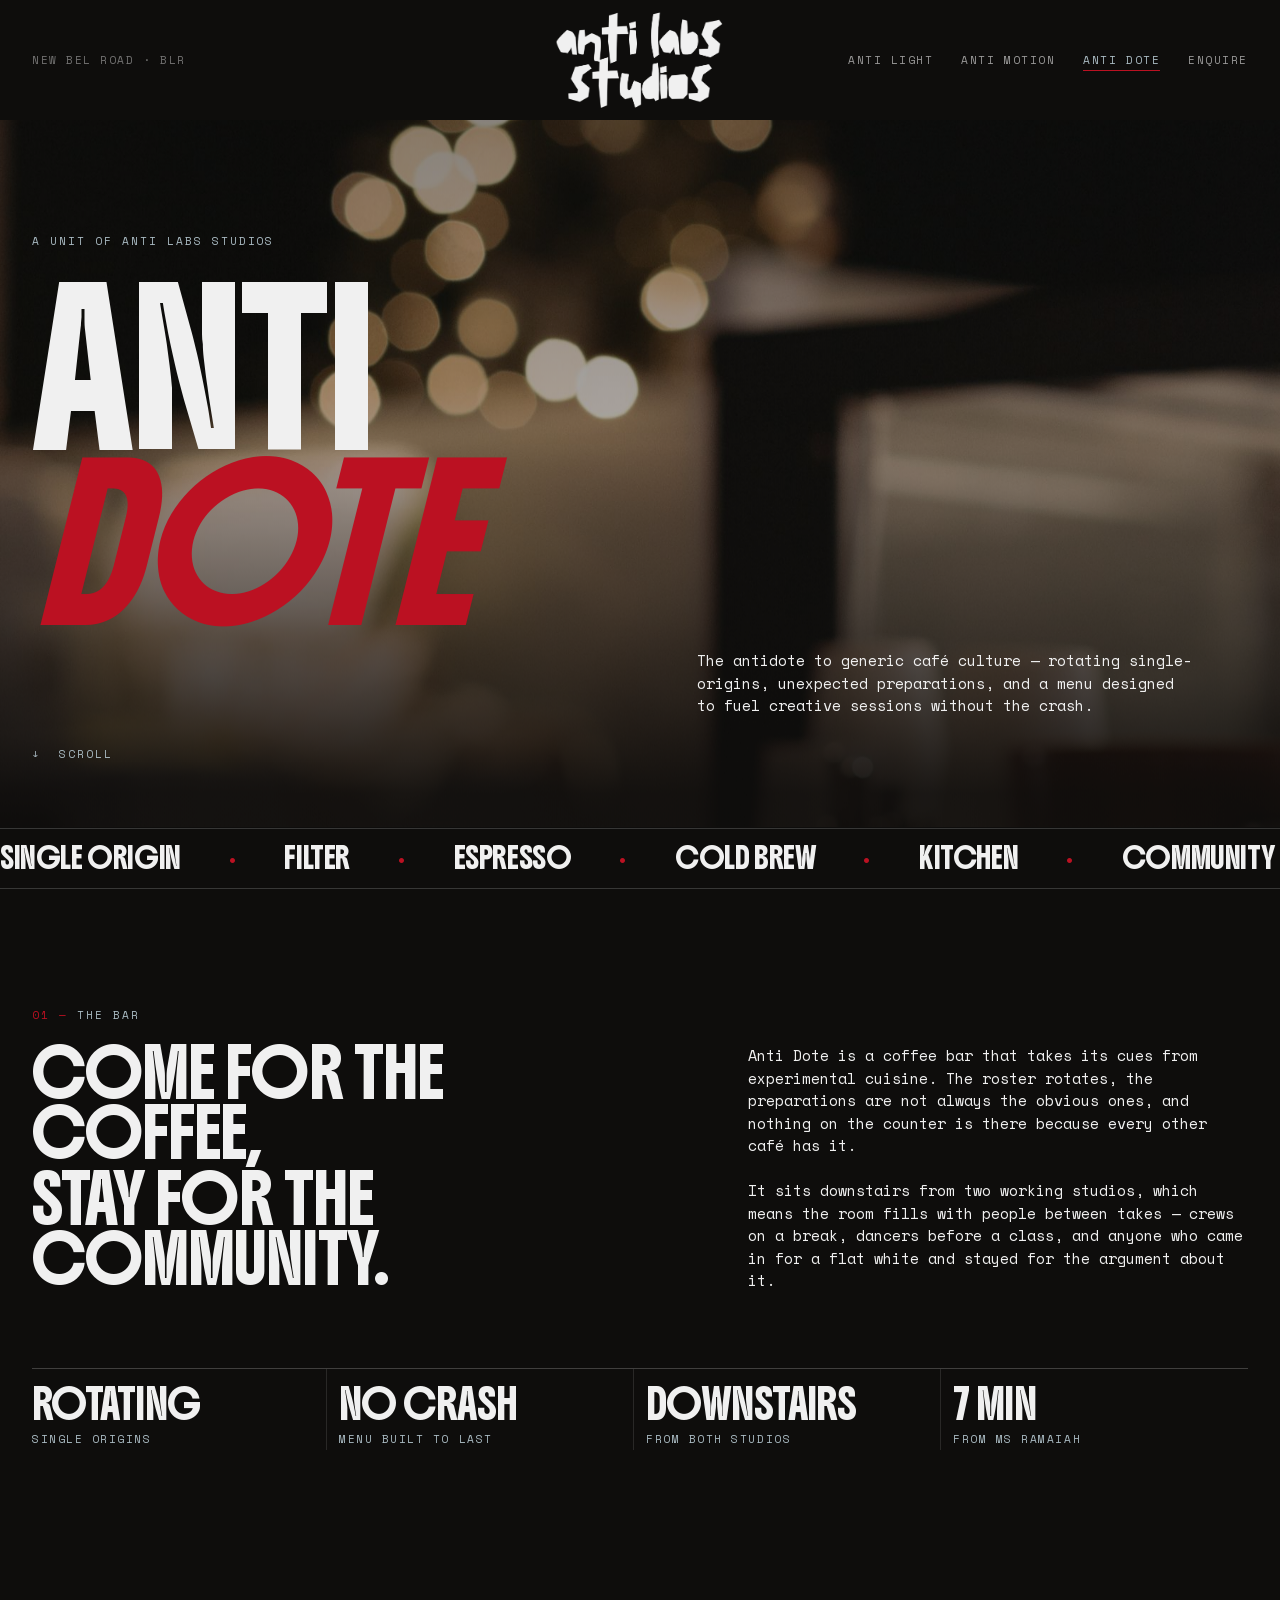
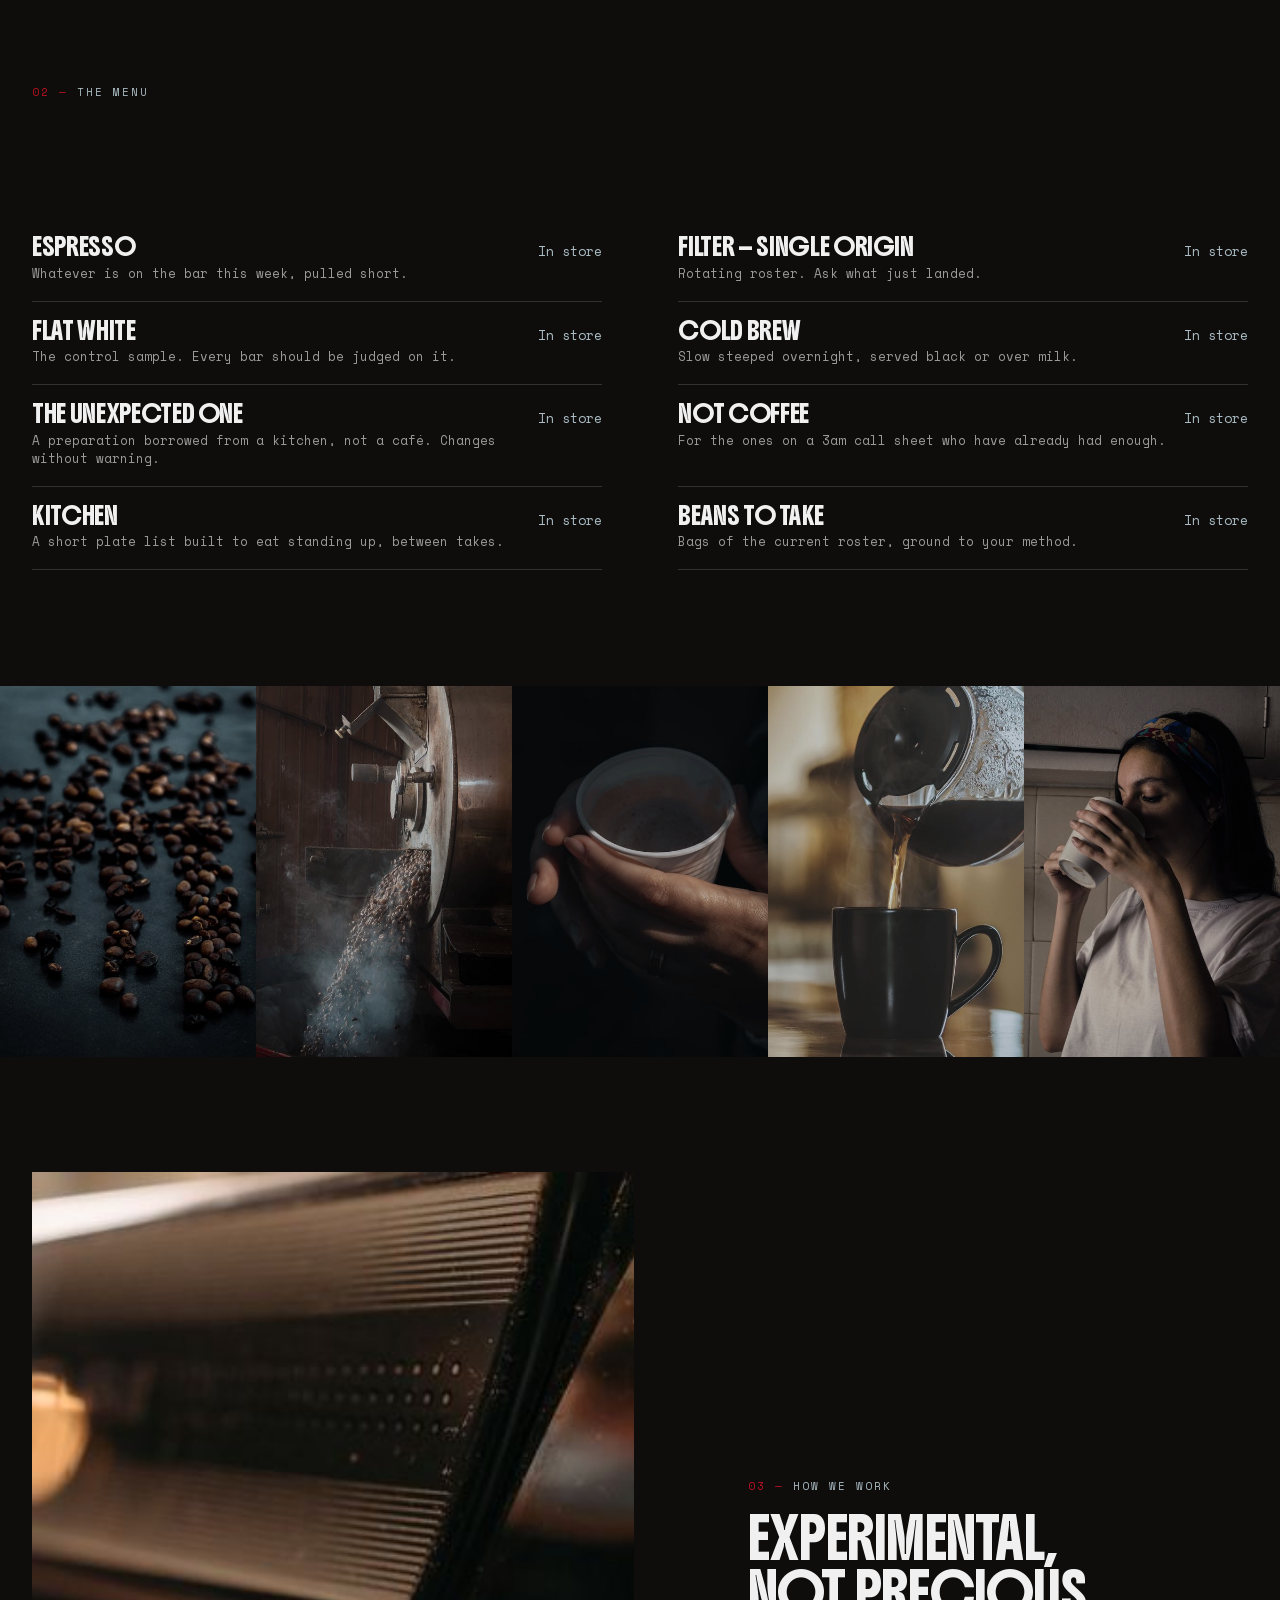
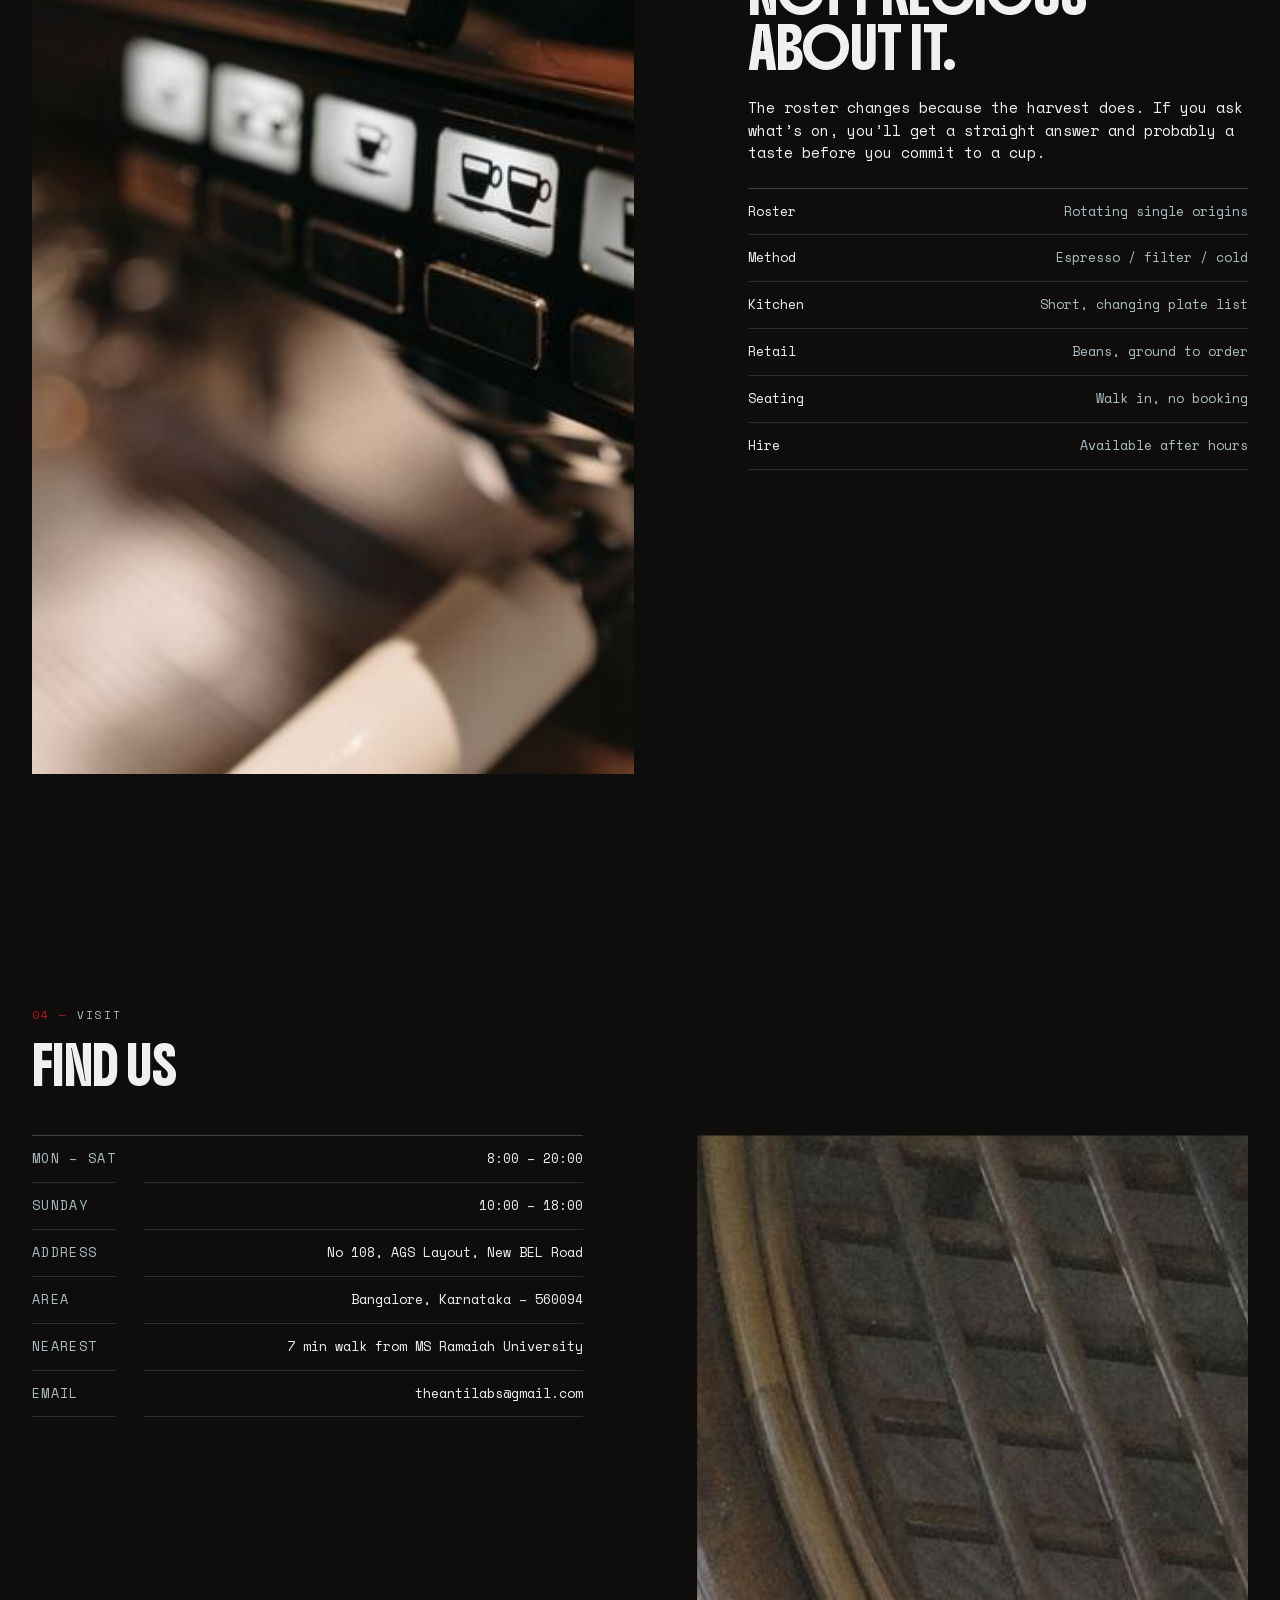
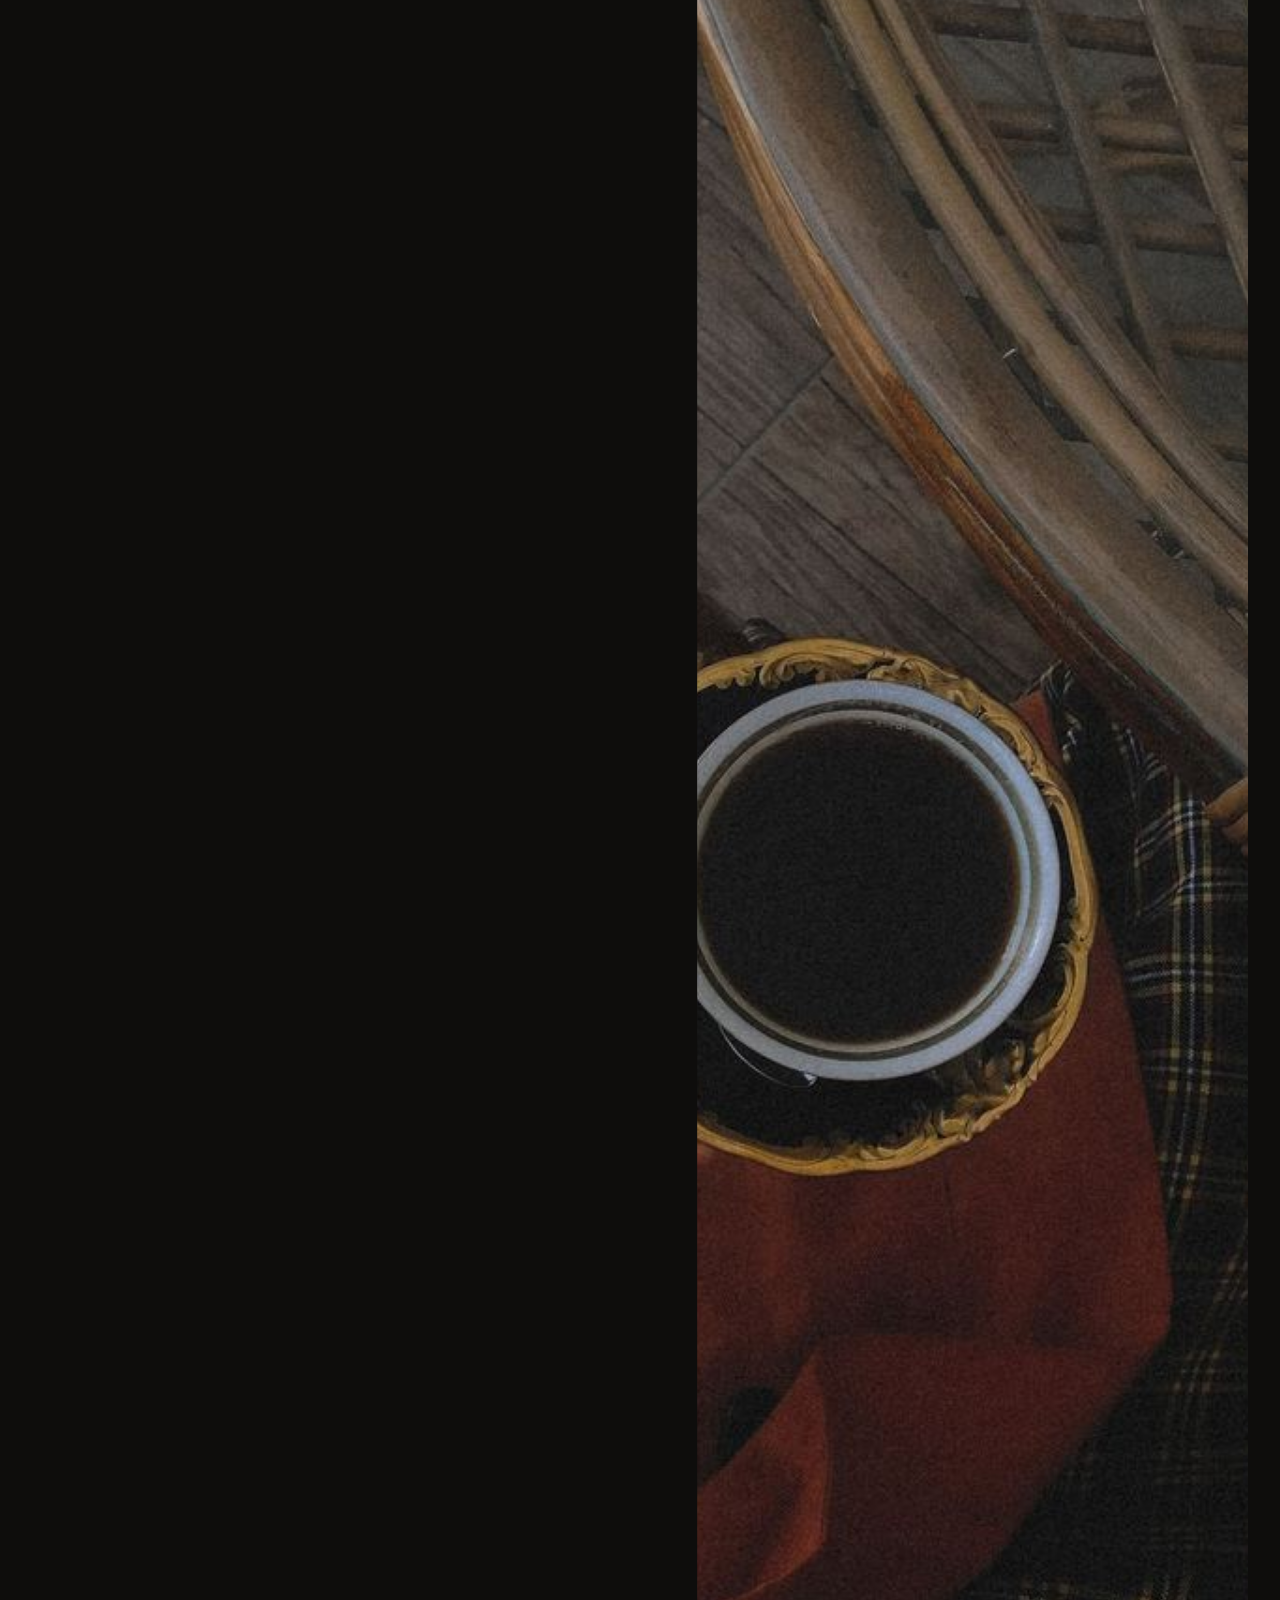
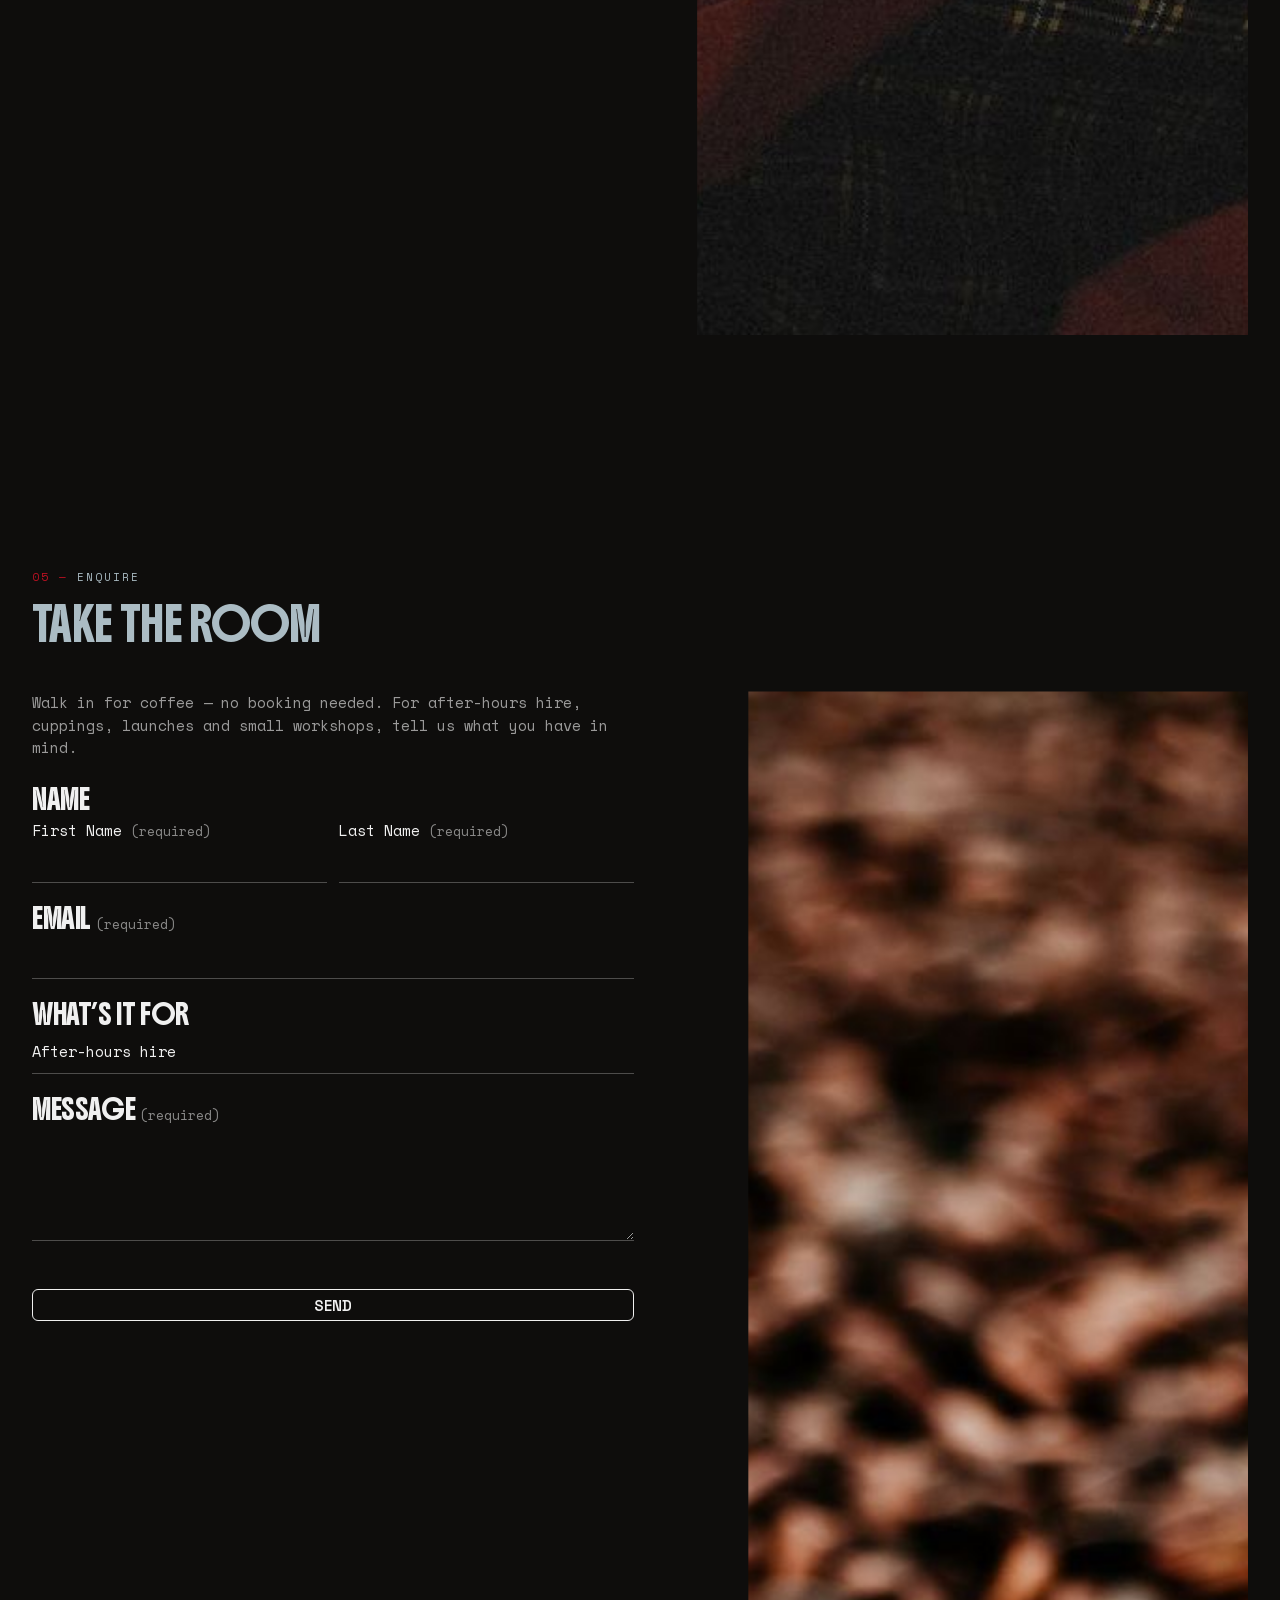
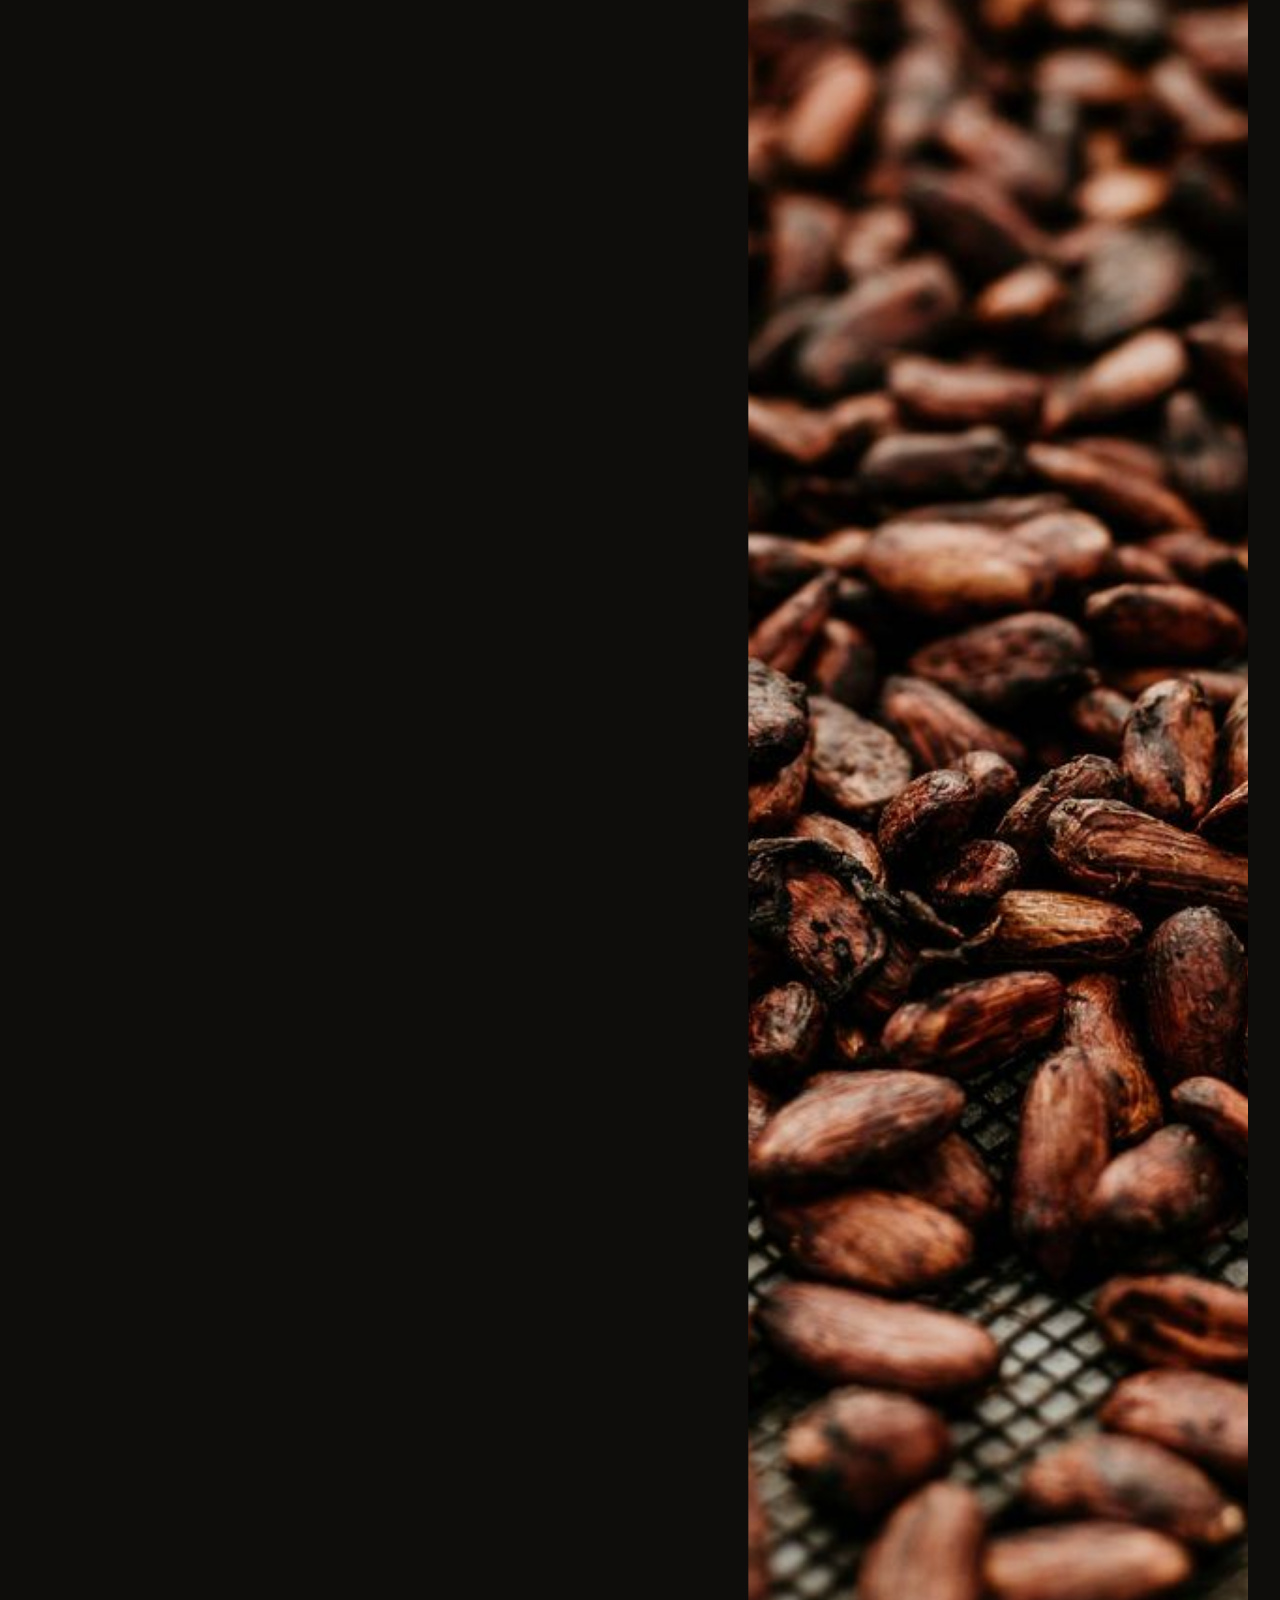
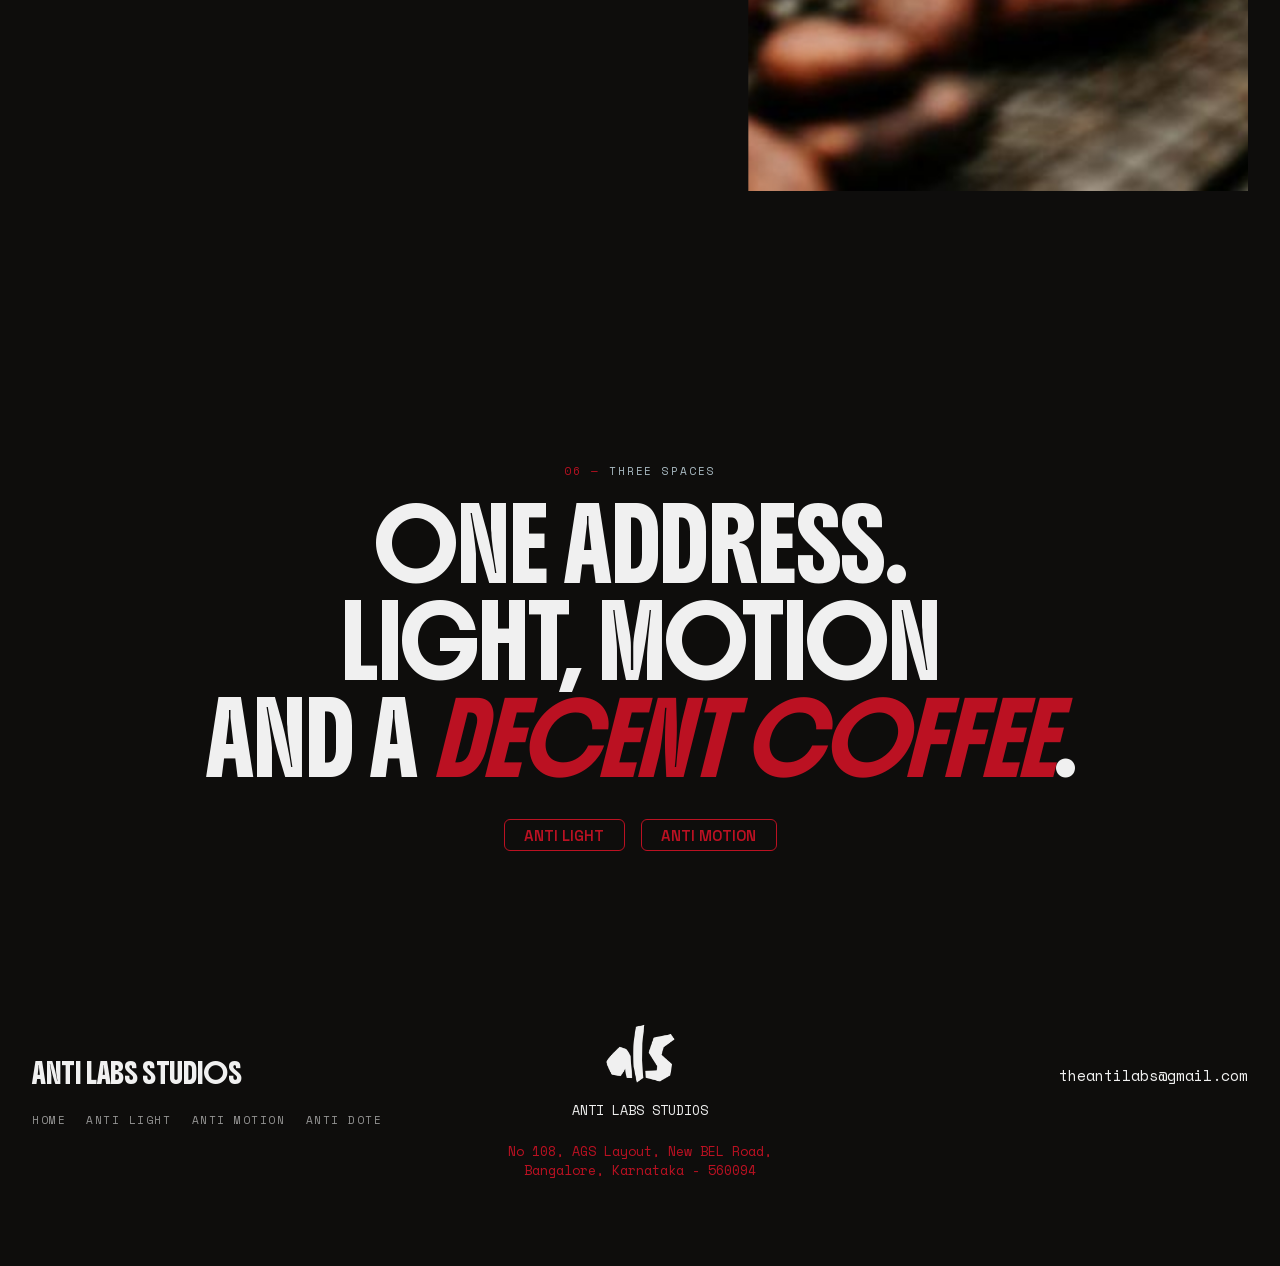
==== commit e87ef07d: "Implement the SEO checklist Added tools/seo.py, which owns a managed block in each <head> plus sitem" ====
--- a/anti-dote.html
+++ b/anti-dote.html
@@ -3,9 +3,55 @@
 <head>
 <meta charset="utf-8">
 <meta name="viewport" content="width=device-width, initial-scale=1">
-<title>Anti Dote | Coffee Bar &amp; Community — Anti Labs Studios</title>
-<meta name="description" content="Anti Dote by Anti Labs Studios — a coffee bar on New BEL Road, North Bangalore. Rotating single-origins, unexpected preparations, no crash.">
+<!-- seo:start -->
+<title>Anti Dote | Coffee Bar on New BEL Road, Bangalore</title>
+<meta name="description" content="Rotating single origins, unexpected preparations and a menu built for long creative sessions. Anti Dote is the coffee bar at Anti Labs.">
+<link rel="canonical" href="https://www.theantilabs.com/anti-dote">
+<meta name="robots" content="index, follow, max-image-preview:large">
+<meta name="theme-color" content="#0e0d0c">
+
+<meta property="og:type" content="website">
+<meta property="og:site_name" content="Anti Labs Studios">
+<meta property="og:locale" content="en_IN">
+<meta property="og:url" content="https://www.theantilabs.com/anti-dote">
+<meta property="og:title" content="Anti Dote | Coffee Bar on New BEL Road, Bangalore">
+<meta property="og:description" content="Rotating single origins, unexpected preparations and a menu built for long creative sessions. Anti Dote is the coffee bar at Anti Labs.">
+<meta property="og:image" content="https://www.theantilabs.com/assets/og/anti-dote.jpg">
+<meta property="og:image:width" content="1200">
+<meta property="og:image:height" content="630">
+<meta property="og:image:alt" content="Anti Dote — Anti Labs Studios">
+<meta name="twitter:card" content="summary_large_image">
+<meta name="twitter:title" content="Anti Dote | Coffee Bar on New BEL Road, Bangalore">
+<meta name="twitter:description" content="Rotating single origins, unexpected preparations and a menu built for long creative sessions. Anti Dote is the coffee bar at Anti Labs.">
+<meta name="twitter:image" content="https://www.theantilabs.com/assets/og/anti-dote.jpg">
+
+<link rel="preload" href="assets/fonts/Boldonse-400-normal-33adfb58.woff2" as="font" type="font/woff2" crossorigin>
+<link rel="preload" href="assets/fonts/SpaceMono-400-normal-8f403534.woff2" as="font" type="font/woff2" crossorigin>
+<link rel="preload" as="image" href="assets/img/dote/hero.jpg" imagesrcset="assets/img/dote/hero-480w.jpg 480w, assets/img/dote/hero-960w.jpg 960w, assets/img/dote/hero.jpg 1800w" imagesizes="100vw" fetchpriority="high">
+
+<script type="application/ld+json">
+{
+  "@context": "https://schema.org",
+  "@type": "BreadcrumbList",
+  "itemListElement": [
+    {
+      "@type": "ListItem",
+      "position": 1,
+      "name": "Anti Labs Studios",
+      "item": "https://www.theantilabs.com/"
+    },
+    {
+      "@type": "ListItem",
+      "position": 2,
+      "name": "Anti Dote",
+      "item": "https://www.theantilabs.com/anti-dote"
+    }
+  ]
+}
+</script>
+<!-- seo:end -->
 <link rel="icon" href="assets/img/11-6.png">
+<link rel="stylesheet" href="assets/css/fonts.css?v=1789640497">
 <link rel="stylesheet" href="assets/css/style.css?v=1789640497">
 <link rel="stylesheet" href="assets/css/pages.css?v=1789640497">
 <link rel="stylesheet" href="assets/css/enhance.css?v=1789640497">
@@ -18,14 +64,14 @@
 
 <header class="masthead">
   <span class="masthead__tag">New BEL Road &middot; BLR</span>
-  <a href="index.html">
-    <img class="masthead__logo" src="assets/img/00-3.png" alt="Anti Labs Studios">
+  <a href="./">
+    <img width="903" height="514" class="masthead__logo" src="assets/img/00-3.png" alt="Anti Labs Studios">
   </a>
   <button class="nav__toggle" type="button" aria-expanded="false" aria-controls="nav">Menu</button>
   <nav class="nav" id="nav">
-    <a class="nav__link" href="anti-light.html">Anti Light</a>
-    <a class="nav__link" href="anti-motion.html">Anti Motion</a>
-    <a class="nav__link" href="anti-dote.html" aria-current="page">Anti Dote</a>
+    <a class="nav__link" href="anti-light">Anti Light</a>
+    <a class="nav__link" href="anti-motion">Anti Motion</a>
+    <a class="nav__link" href="anti-dote" aria-current="page">Anti Dote</a>
     <a class="nav__link" href="#enquire">Enquire</a>
   </nav>
 </header>
@@ -35,7 +81,7 @@
   <!-- Hero ---------------------------------------------------------------- -->
   <section class="p-sec p-hero">
     <div class="p-hero__bg img-frame reveal-img" data-parallax="0.06">
-      <img src="assets/img/dote/hero.jpg" alt="A dark cafe interior, warm lights thrown out of focus behind a cup on the counter." srcset="assets/img/dote/hero-480w.jpg 480w, assets/img/dote/hero-960w.jpg 960w, assets/img/dote/hero.jpg 1800w" sizes="(max-width: 767px) 100vw, 50vw" loading="lazy" decoding="async">
+      <img width="1800" height="2696" src="assets/img/dote/hero.jpg" alt="A dark cafe interior, warm lights thrown out of focus behind a cup on the counter." srcset="assets/img/dote/hero-480w.jpg 480w, assets/img/dote/hero-960w.jpg 960w, assets/img/dote/hero.jpg 1800w" sizes="100vw" loading="lazy" decoding="async">
     </div>
     <p class="p-hero__eyebrow eyebrow reveal">A unit of Anti Labs Studios</p>
     <h1 class="p-hero__title reveal reveal--delay-1" data-split>Anti<br><em>Dote</em></h1>
@@ -143,17 +189,17 @@
 
   <!-- Strip ---------------------------------------------------------------- -->
   <section class="p-strip">
-    <figure class="p-strip__cell"><img src="assets/img/dote/strip1.jpg" alt="Coffee beans scattered across a dark surface." srcset="assets/img/dote/strip1-480w.jpg 480w, assets/img/dote/strip1-960w.jpg 960w, assets/img/dote/strip1.jpg 1800w" sizes="(max-width: 767px) 100vw, 20vw" loading="lazy" decoding="async"><figcaption class="p-strip__cap">Roster</figcaption></figure>
-    <figure class="p-strip__cell"><img src="assets/img/dote/strip2.jpg" alt="Beans tumbling out of a roaster in a cloud of steam." srcset="assets/img/dote/strip2-480w.jpg 480w, assets/img/dote/strip2-960w.jpg 960w, assets/img/dote/strip2.jpg 1800w" sizes="(max-width: 767px) 100vw, 20vw" loading="lazy" decoding="async"><figcaption class="p-strip__cap">Roast</figcaption></figure>
-    <figure class="p-strip__cell"><img src="assets/img/dote/strip3.jpg" alt="A hand around a cup in near darkness." srcset="assets/img/dote/strip3-480w.jpg 480w, assets/img/dote/strip3-960w.jpg 960w, assets/img/dote/strip3.jpg 1800w" sizes="(max-width: 767px) 100vw, 20vw" loading="lazy" decoding="async"><figcaption class="p-strip__cap">First cup</figcaption></figure>
-    <figure class="p-strip__cell"><img src="assets/img/dote/strip4.jpg" alt="Coffee poured into a black mug." srcset="assets/img/dote/strip4-480w.jpg 480w, assets/img/dote/strip4-960w.jpg 960w, assets/img/dote/strip4.jpg 1800w" sizes="(max-width: 767px) 100vw, 20vw" loading="lazy" decoding="async"><figcaption class="p-strip__cap">Pour</figcaption></figure>
-    <figure class="p-strip__cell"><img src="assets/img/dote/strip5.jpg" alt="Someone taking the first sip of the day." srcset="assets/img/dote/strip5-480w.jpg 480w, assets/img/dote/strip5-960w.jpg 960w, assets/img/dote/strip5.jpg 1800w" sizes="(max-width: 767px) 100vw, 20vw" loading="lazy" decoding="async"><figcaption class="p-strip__cap">Morning</figcaption></figure>
+    <figure class="p-strip__cell"><img width="1800" height="2398" src="assets/img/dote/strip1.jpg" alt="Coffee beans scattered across a dark surface." srcset="assets/img/dote/strip1-480w.jpg 480w, assets/img/dote/strip1-960w.jpg 960w, assets/img/dote/strip1.jpg 1800w" sizes="(max-width: 767px) 100vw, 20vw" loading="lazy" decoding="async"><figcaption class="p-strip__cap">Roster</figcaption></figure>
+    <figure class="p-strip__cell"><img width="1800" height="2700" src="assets/img/dote/strip2.jpg" alt="Beans tumbling out of a roaster in a cloud of steam." srcset="assets/img/dote/strip2-480w.jpg 480w, assets/img/dote/strip2-960w.jpg 960w, assets/img/dote/strip2.jpg 1800w" sizes="(max-width: 767px) 100vw, 20vw" loading="lazy" decoding="async"><figcaption class="p-strip__cap">Roast</figcaption></figure>
+    <figure class="p-strip__cell"><img width="1800" height="2692" src="assets/img/dote/strip3.jpg" alt="A hand around a cup in near darkness." srcset="assets/img/dote/strip3-480w.jpg 480w, assets/img/dote/strip3-960w.jpg 960w, assets/img/dote/strip3.jpg 1800w" sizes="(max-width: 767px) 100vw, 20vw" loading="lazy" decoding="async"><figcaption class="p-strip__cap">First cup</figcaption></figure>
+    <figure class="p-strip__cell"><img width="1800" height="3203" src="assets/img/dote/strip4.jpg" alt="Coffee poured into a black mug." srcset="assets/img/dote/strip4-480w.jpg 480w, assets/img/dote/strip4-960w.jpg 960w, assets/img/dote/strip4.jpg 1800w" sizes="(max-width: 767px) 100vw, 20vw" loading="lazy" decoding="async"><figcaption class="p-strip__cap">Pour</figcaption></figure>
+    <figure class="p-strip__cell"><img width="1800" height="2718" src="assets/img/dote/strip5.jpg" alt="Someone taking the first sip of the day." srcset="assets/img/dote/strip5-480w.jpg 480w, assets/img/dote/strip5-960w.jpg 960w, assets/img/dote/strip5.jpg 1800w" sizes="(max-width: 767px) 100vw, 20vw" loading="lazy" decoding="async"><figcaption class="p-strip__cap">Morning</figcaption></figure>
   </section>
 
   <!-- The bar -------------------------------------------------------------- -->
   <section class="p-sec p-split">
     <div class="p-split__media img-frame reveal-img">
-      <img src="assets/img/dote/bar.jpg" alt="The espresso machine, shot close and thrown out of focus." srcset="assets/img/dote/bar-480w.jpg 480w, assets/img/dote/bar-960w.jpg 960w, assets/img/dote/bar.jpg 1800w" sizes="(max-width: 767px) 100vw, 50vw" loading="lazy" decoding="async">
+      <img width="1800" height="1202" src="assets/img/dote/bar.jpg" alt="The espresso machine, shot close and thrown out of focus." srcset="assets/img/dote/bar-480w.jpg 480w, assets/img/dote/bar-960w.jpg 960w, assets/img/dote/bar.jpg 1800w" sizes="(max-width: 767px) 100vw, 50vw" loading="lazy" decoding="async">
     </div>
     <div class="p-split__body reveal reveal--delay-1">
       <p class="p-split__eyebrow eyebrow" data-index="03">How We Work</p>
@@ -185,7 +231,7 @@
     </dl>
 
     <div class="p-visit__media img-frame reveal-img">
-      <img src="assets/img/dote/visit.jpg" alt="Hands wrapped around a black cup on a woven surface." srcset="assets/img/dote/visit-480w.jpg 480w, assets/img/dote/visit-960w.jpg 960w, assets/img/dote/visit.jpg 1800w" sizes="(max-width: 767px) 100vw, 50vw" loading="lazy" decoding="async">
+      <img width="1800" height="2400" src="assets/img/dote/visit.jpg" alt="Hands wrapped around a black cup on a woven surface." srcset="assets/img/dote/visit-480w.jpg 480w, assets/img/dote/visit-960w.jpg 960w, assets/img/dote/visit.jpg 1800w" sizes="(max-width: 767px) 100vw, 50vw" loading="lazy" decoding="async">
     </div>
   </section>
 
@@ -231,7 +277,7 @@
     </form>
 
     <div class="p-form__media img-frame reveal-img">
-      <img src="assets/img/dote/form.jpg" alt="Roasted beans spread across a cooling tray." srcset="assets/img/dote/form-480w.jpg 480w, assets/img/dote/form-960w.jpg 960w, assets/img/dote/form.jpg 1800w" sizes="(max-width: 767px) 100vw, 50vw" loading="lazy" decoding="async">
+      <img width="1800" height="2700" src="assets/img/dote/form.jpg" alt="Roasted beans spread across a cooling tray." srcset="assets/img/dote/form-480w.jpg 480w, assets/img/dote/form-960w.jpg 960w, assets/img/dote/form.jpg 1800w" sizes="(max-width: 767px) 100vw, 50vw" loading="lazy" decoding="async">
     </div>
   </section>
 
@@ -240,15 +286,21 @@
     <p class="p-cta__eyebrow eyebrow reveal" data-index="06">Three Spaces</p>
     <h2 class="p-cta__title reveal" data-split>One address.<br>Light, motion<br>and a <em>decent coffee</em>.</h2>
     <p class="p-cta__actions reveal reveal--delay-1">
-      <a class="btn-outline btn-outline--red" href="anti-light.html">Anti Light</a>
-      <a class="btn-outline btn-outline--red" href="anti-motion.html">Anti Motion</a>
+      <a class="btn-outline btn-outline--red" href="anti-light">Anti Light</a>
+      <a class="btn-outline btn-outline--red" href="anti-motion">Anti Motion</a>
     </p>
   </section>
 
   <!-- Footer --------------------------------------------------------------- -->
   <footer class="sec foot">
-    <div class="foot__mark"><img src="assets/img/11-6.png" alt=""></div>
-    <h4 class="foot__name t-h4 t-fit">anti labs studios</h4>
+    <div class="foot__mark"><img width="1000" height="1000" src="assets/img/11-6.png" alt=""></div>
+    <p class="foot__name t-h4 t-fit t-display">anti labs studios</p>
+        <nav class="foot__nav" aria-label="Footer">
+      <a href="./">Home</a>
+      <a href="anti-light">Anti Light</a>
+      <a href="anti-motion">Anti Motion</a>
+      <a href="anti-dote">Anti Dote</a>
+    </nav>
     <p class="foot__label t-small">ANTI LABS STUDIOS</p>
     <p class="foot__addr t-small u-red">No 108, AGS Layout, New BEL Road,<br>Bangalore, Karnataka - 560094</p>
     <p class="foot__mail t-body"><a href="mailto:theantilabs@gmail.com">theantilabs@gmail.com</a></p>
--- a/assets/css/fonts.css
+++ b/assets/css/fonts.css
@@ -0,0 +1,47 @@
+/* Self-hosted copies of the exact woff2 files the source site serves. */
+
+@font-face {
+  font-family: "Boldonse";
+  font-style: normal;
+  font-weight: 400;
+  font-display: swap;
+  src: url("../fonts/Boldonse-400-normal-33adfb58.woff2") format("woff2");
+}
+
+@font-face {
+  font-family: "Space Mono";
+  font-style: normal;
+  font-weight: 400;
+  font-display: swap;
+  src: url("../fonts/SpaceMono-400-normal-8f403534.woff2") format("woff2");
+  unicode-range: U+0000-00FF, U+0131, U+0152-0153, U+02BB-02BC, U+02C6, U+02DA,
+    U+02DC, U+0304, U+0308, U+0329, U+2000-206F, U+20AC, U+2122, U+2191, U+2193,
+    U+2212, U+2215, U+FEFF, U+FFFD;
+}
+
+@font-face {
+  font-family: "Space Mono";
+  font-style: normal;
+  font-weight: 400;
+  font-display: swap;
+  src: url("../fonts/SpaceMono-400-normal-911965de.woff2") format("woff2");
+  unicode-range: U+0100-02BA, U+02BD-02C5, U+02C7-02CC, U+02CE-02D7, U+02DD-02FF,
+    U+0304, U+0308, U+0329, U+1D00-1DBF, U+1E00-1E9F, U+1EF2-1EFF, U+2020,
+    U+20A0-20AB, U+20AD-20C0, U+2113, U+2C60-2C7F, U+A720-A7FF;
+}
+
+@font-face {
+  font-family: "Space Mono";
+  font-style: normal;
+  font-weight: 700;
+  font-display: swap;
+  src: url("../fonts/SpaceMono-700-normal-0f7f75ff.woff2") format("woff2");
+}
+
+@font-face {
+  font-family: "Space Grotesk";
+  font-style: normal;
+  font-weight: 600;
+  font-display: swap;
+  src: url("../fonts/SpaceGrotesk-600-normal-00366437.woff2") format("woff2");
+}
--- a/assets/css/style.css
+++ b/assets/css/style.css
@@ -1,4 +1,5 @@
-@import url("fonts.css");
+/* fonts.css is linked directly from each page — an @import chains the request
+   behind this sheet and delays font discovery. */
 
 /* ==========================================================================
    Tokens
@@ -76,6 +77,28 @@
 
 /* Off-screen positioning (left: -15000px) still counts toward scrollWidth and
    showed up as phantom horizontal overflow on phones. Clip instead. */
+/* Display treatment for elements that look like headings but aren't —
+   the hero wordmark and the footer name. */
+.t-display {
+  margin: 0;
+  font-family: var(--display);
+  font-weight: 400;
+  text-transform: uppercase;
+  letter-spacing: -0.02em;
+}
+
+.sr-only {
+  position: absolute;
+  width: 1px;
+  height: 1px;
+  margin: -1px;
+  padding: 0;
+  overflow: hidden;
+  clip-path: inset(50%);
+  white-space: nowrap;
+  border: 0;
+}
+
 .skip {
   position: absolute;
   width: 1px;
@@ -452,6 +475,50 @@
   height: 261px;
 }
 
+/* every footer child shares row 1 and is placed by margin — the replica pages
+   got this from their own sheets, the new pages never did */
+.foot > * {
+  grid-row: 1;
+  align-self: start;
+}
+
+.foot__nav {
+  grid-column: 1 / span 8;
+  margin-top: 104px;
+  display: flex;
+  flex-wrap: wrap;
+  gap: 4px 20px;
+}
+
+.foot__nav a {
+  font-family: var(--mono);
+  font-size: 11px;
+  letter-spacing: 0.14em;
+  text-transform: uppercase;
+  color: rgba(240, 240, 240, 0.6);
+  transition: color 0.2s ease;
+}
+
+.foot__nav a:hover,
+.foot__nav a:focus-visible { color: var(--paper); }
+
+.acc__more {
+  margin-top: 14px;
+  padding-bottom: 22px;
+}
+
+.acc__more a {
+  font-family: var(--mono);
+  font-size: 12px;
+  letter-spacing: 0.14em;
+  text-transform: uppercase;
+  color: var(--blue);
+  border-bottom: 1px solid currentColor;
+  padding-bottom: 2px;
+}
+
+.acc__more a:hover { color: var(--paper); }
+
 .foot__mark {
   grid-column: 1 / span 24;
   margin-top: 15px;
--- a/assets/css/mobile.css
+++ b/assets/css/mobile.css
@@ -52,6 +52,20 @@
   .foot__label { display: none !important; }          /* repeats the name */
   .foot__addr  { order: 3; max-width: 30ch; }
   .foot__mail  { order: 4; }
+  .foot__nav   {
+    order: 5;
+    justify-content: center;
+    gap: 0 6px;
+    margin-top: 6px;
+    padding-top: 14px;
+    border-top: 1px solid rgba(240, 240, 240, 0.12);
+  }
+  .foot__nav a {
+    display: inline-flex;
+    align-items: center;
+    min-height: 44px;
+    padding-inline: 8px;
+  }
 
   /* ---- 3. HOME — hero collage, recomposed for a narrow screen ----------- */
 
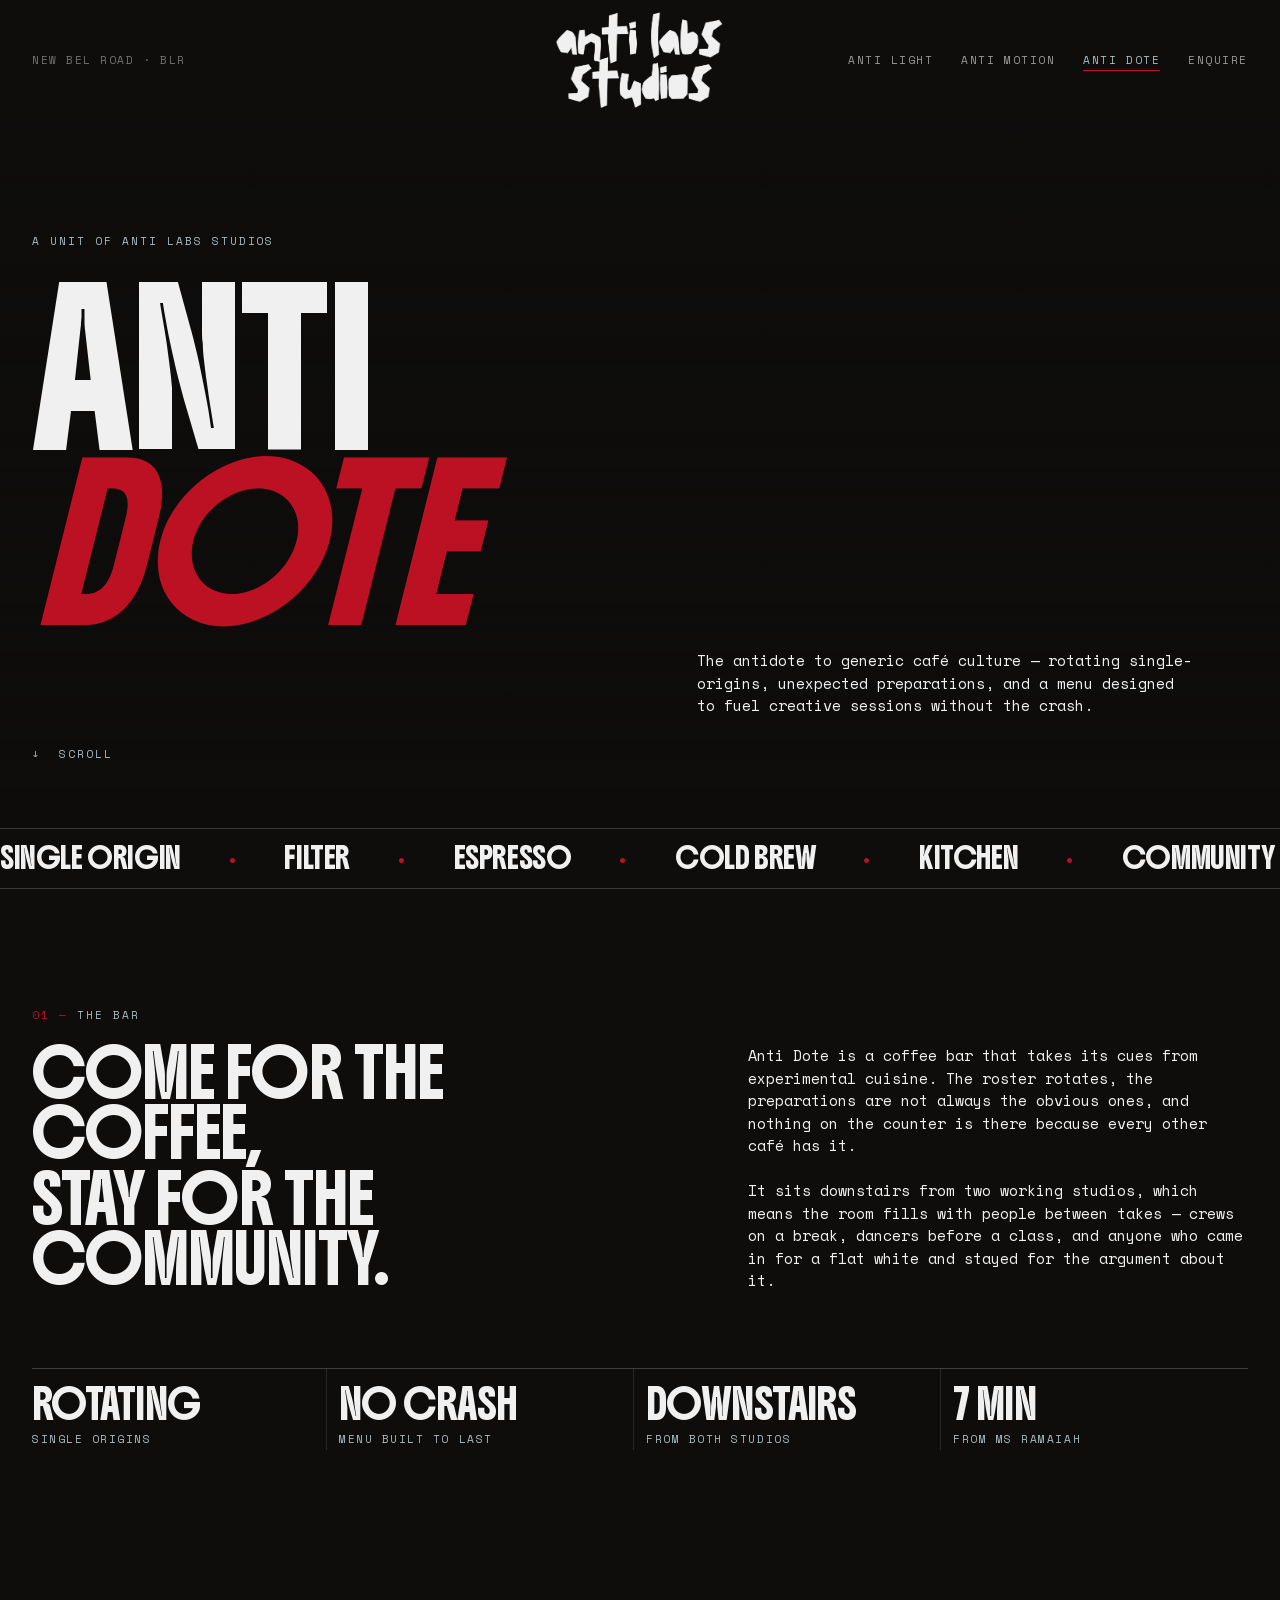
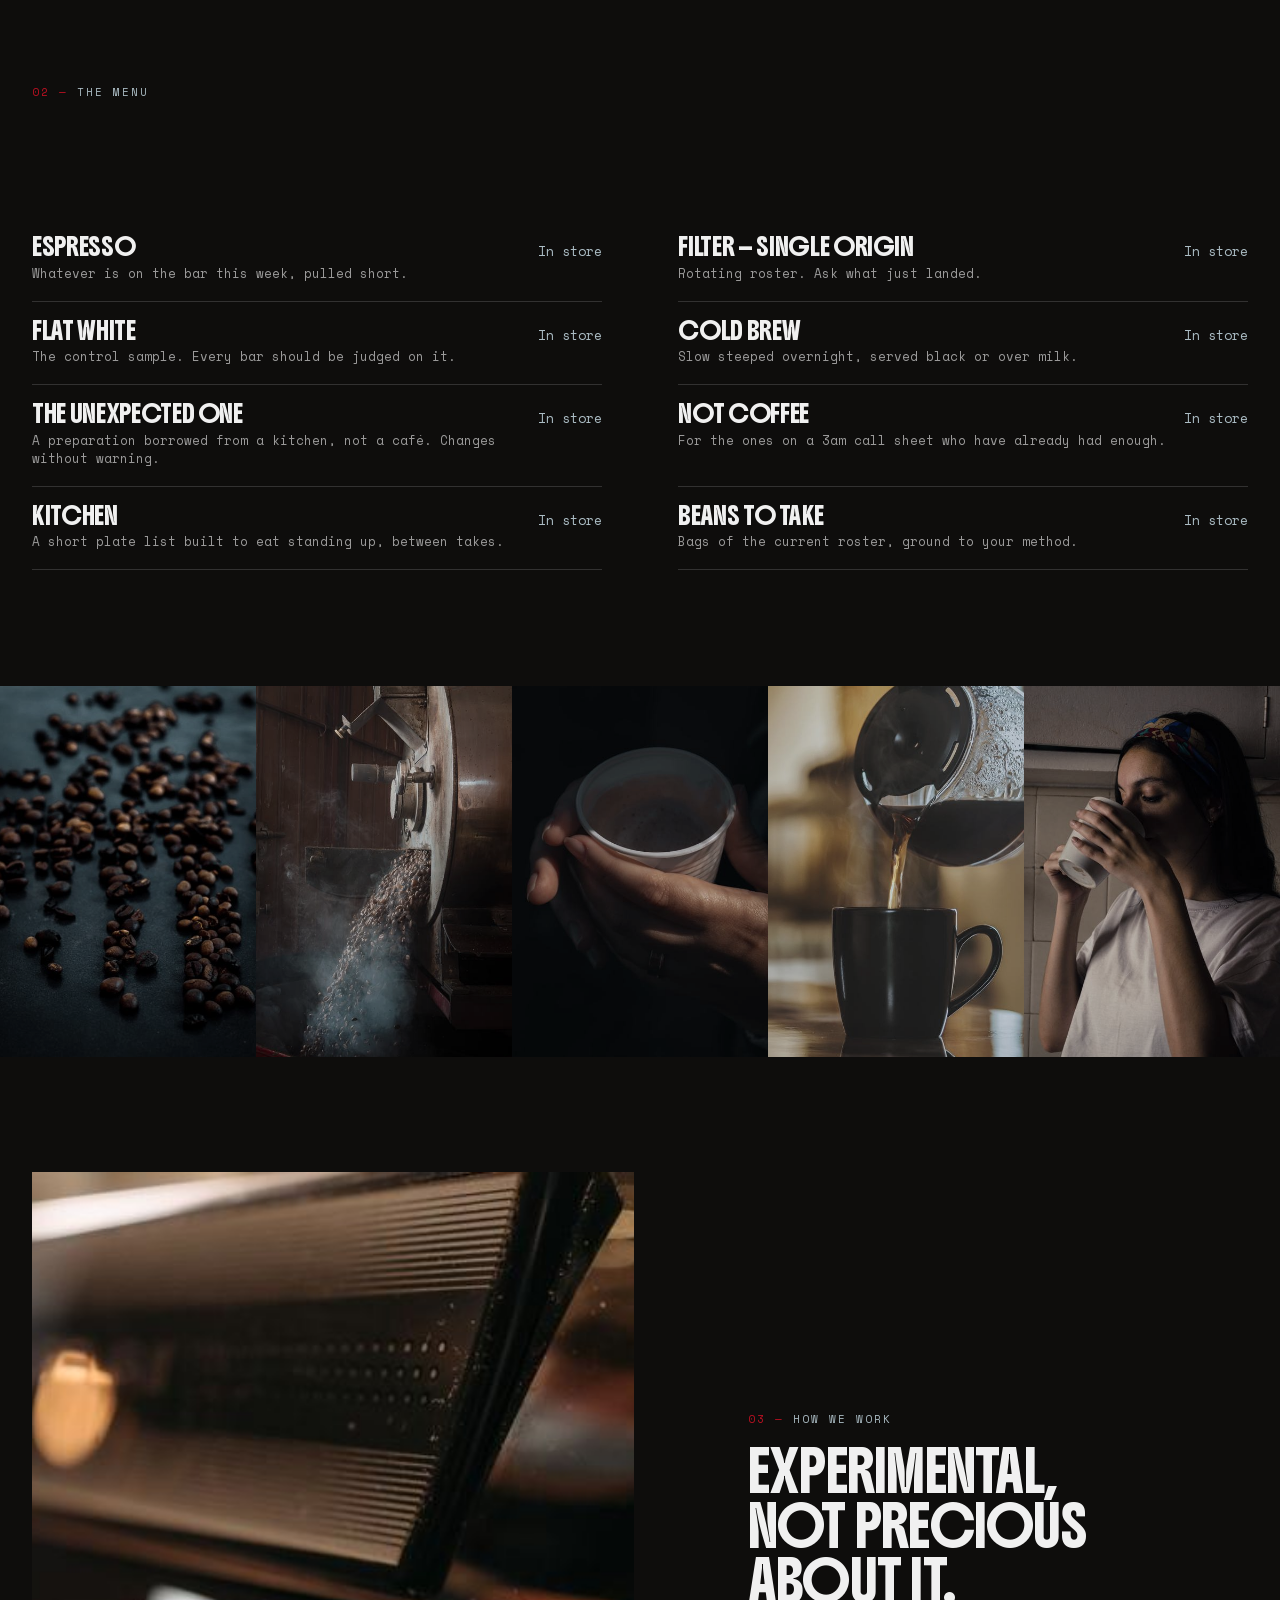
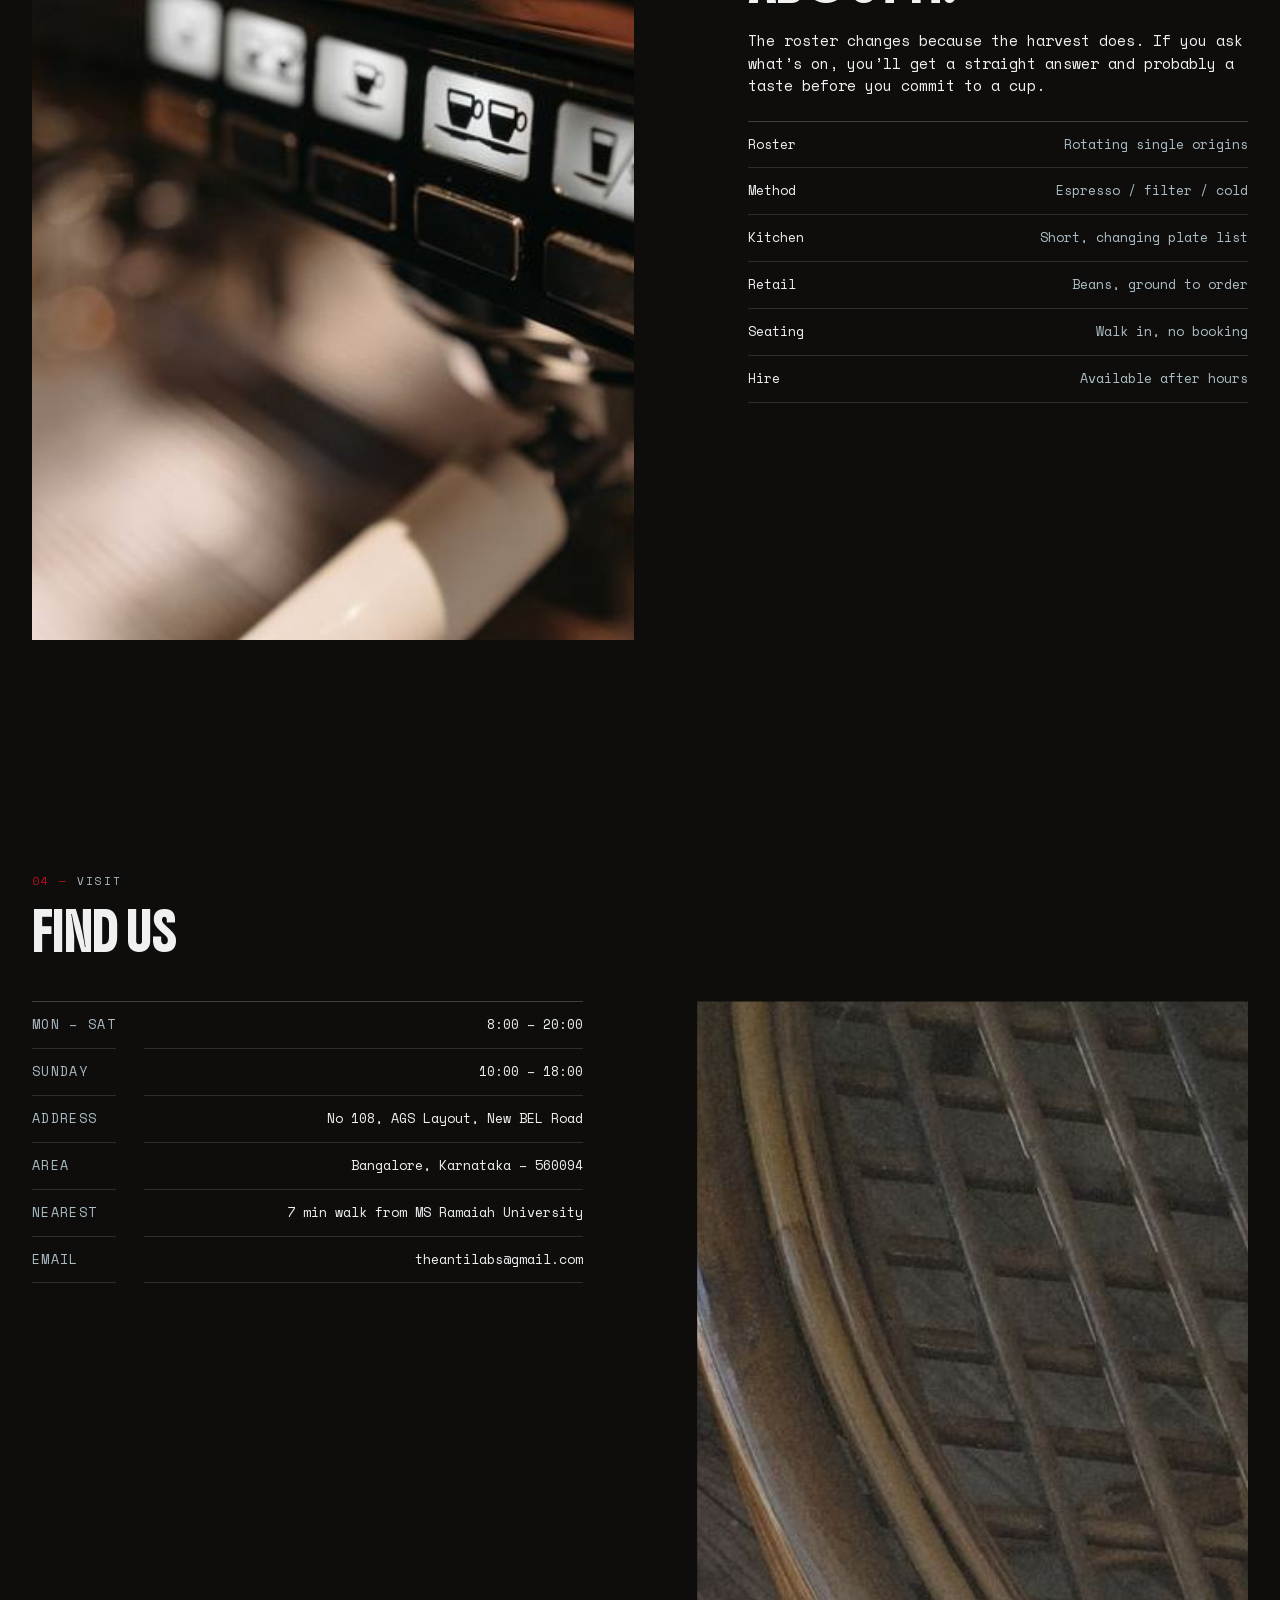
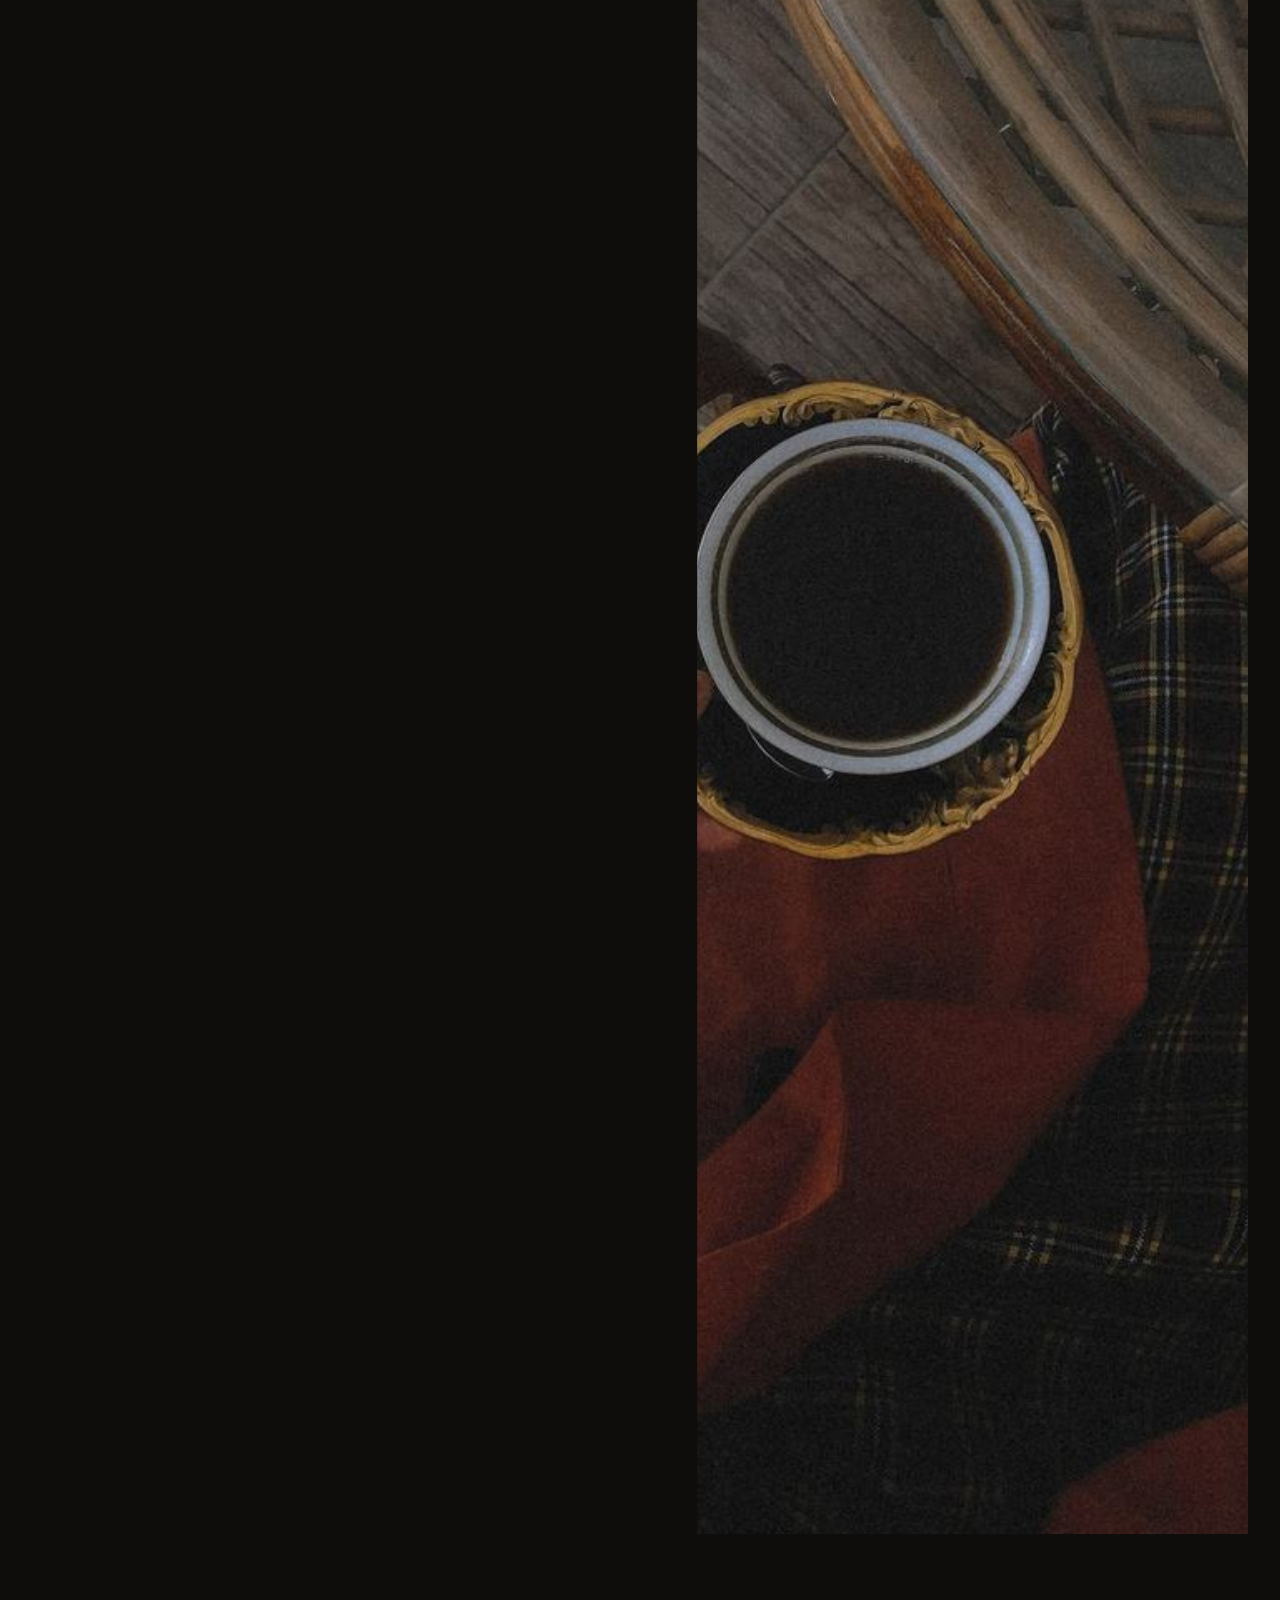
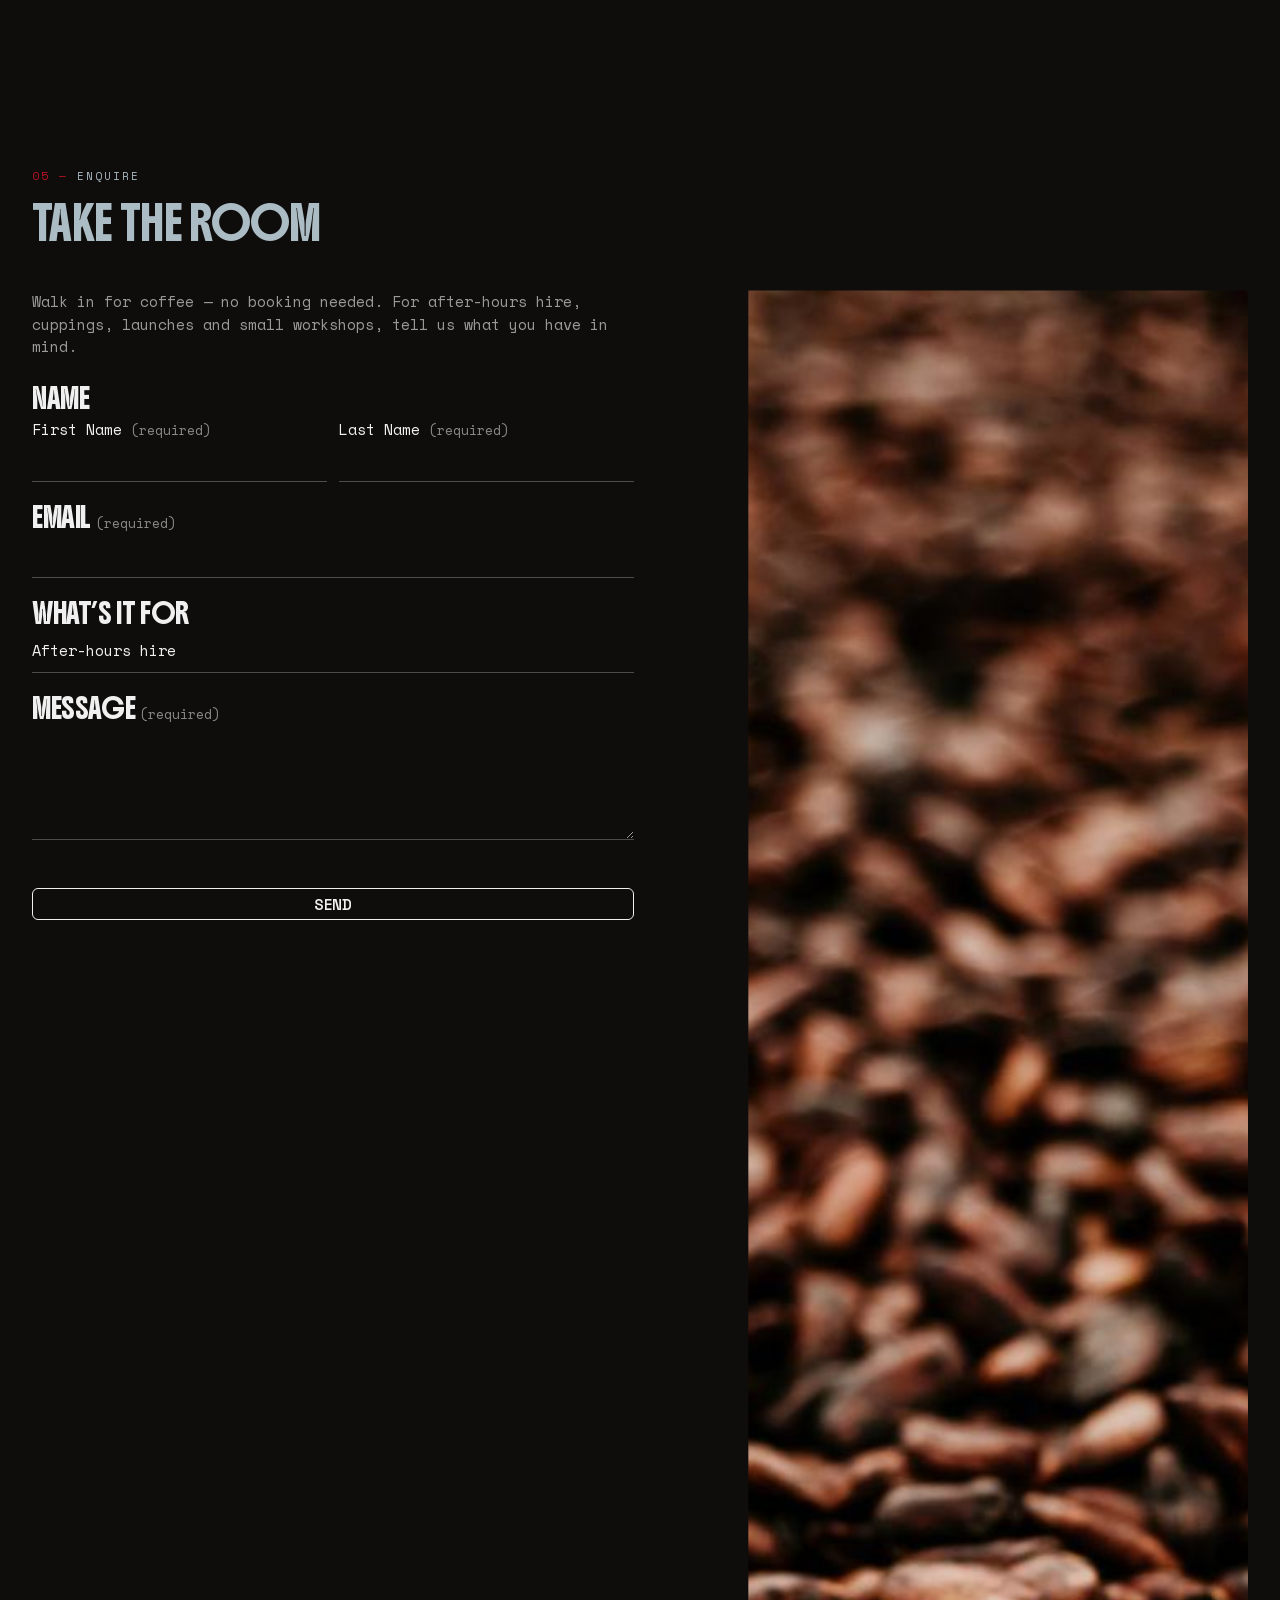
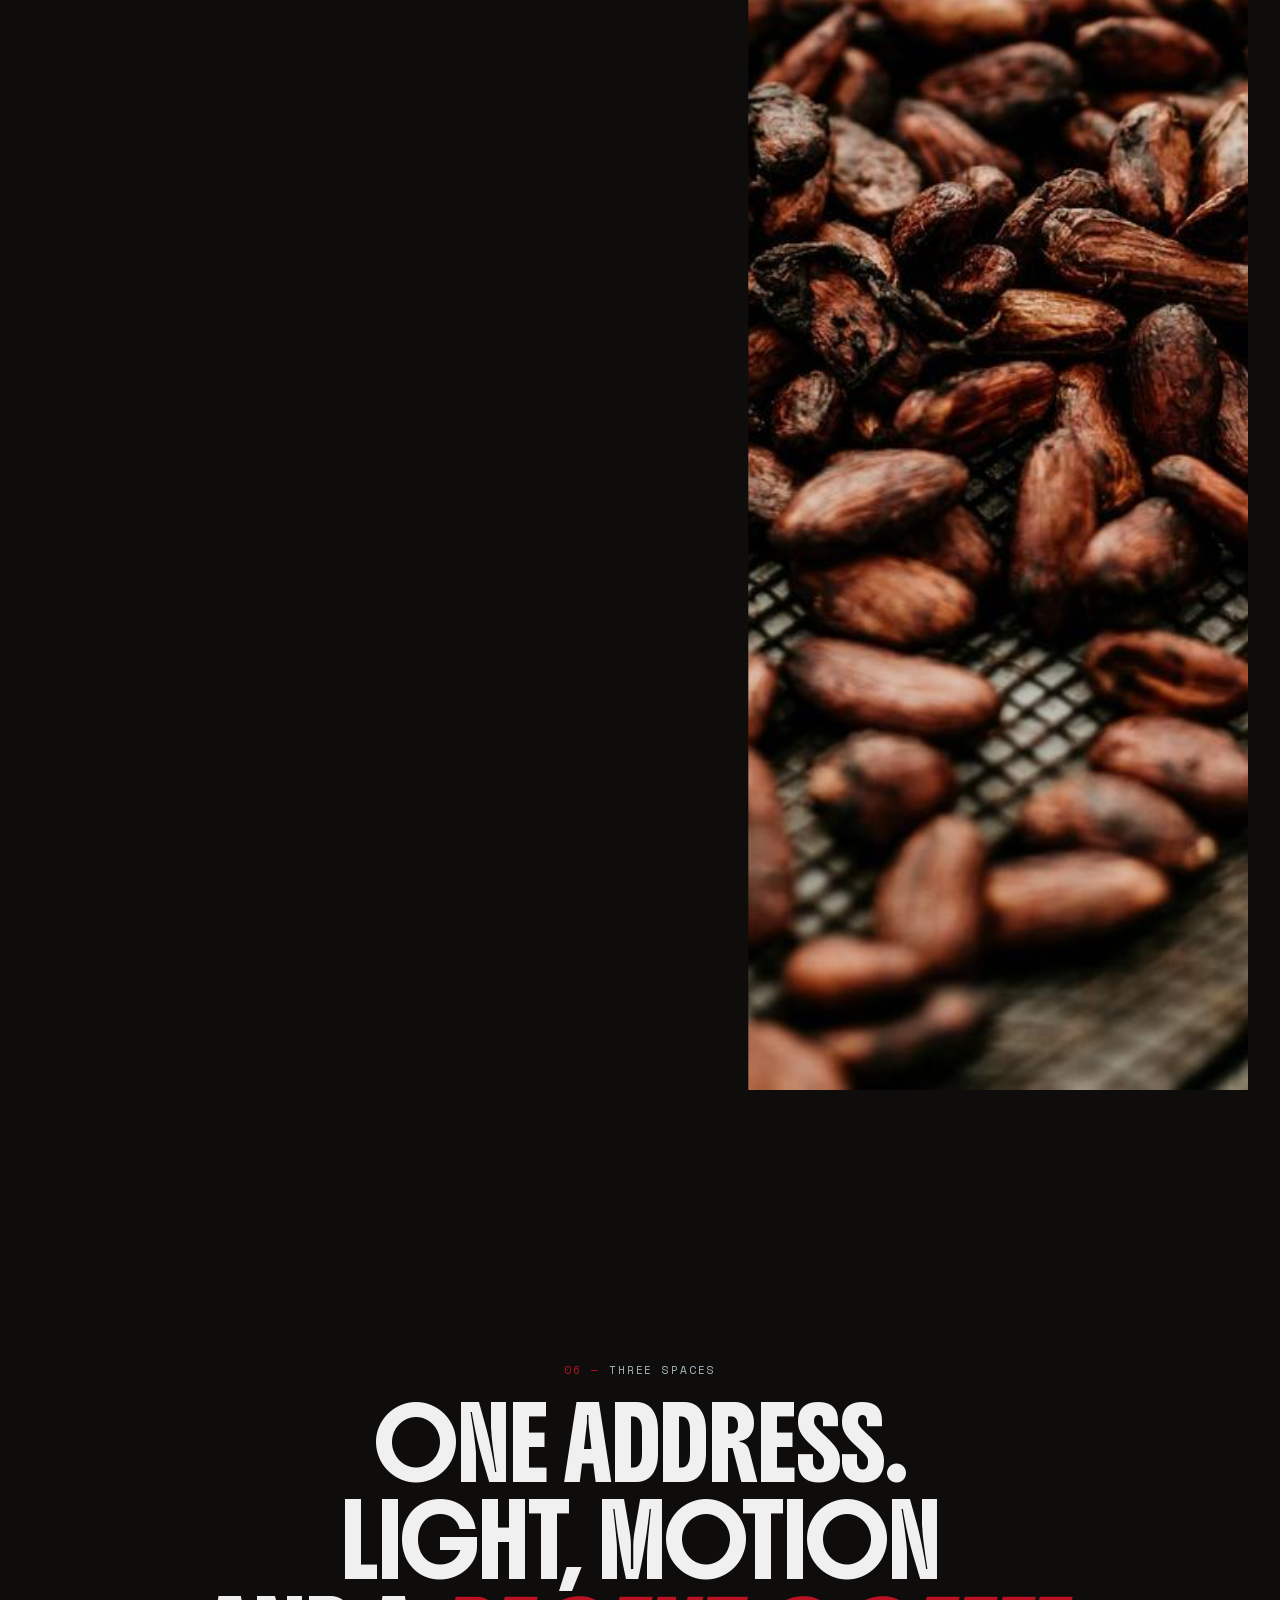
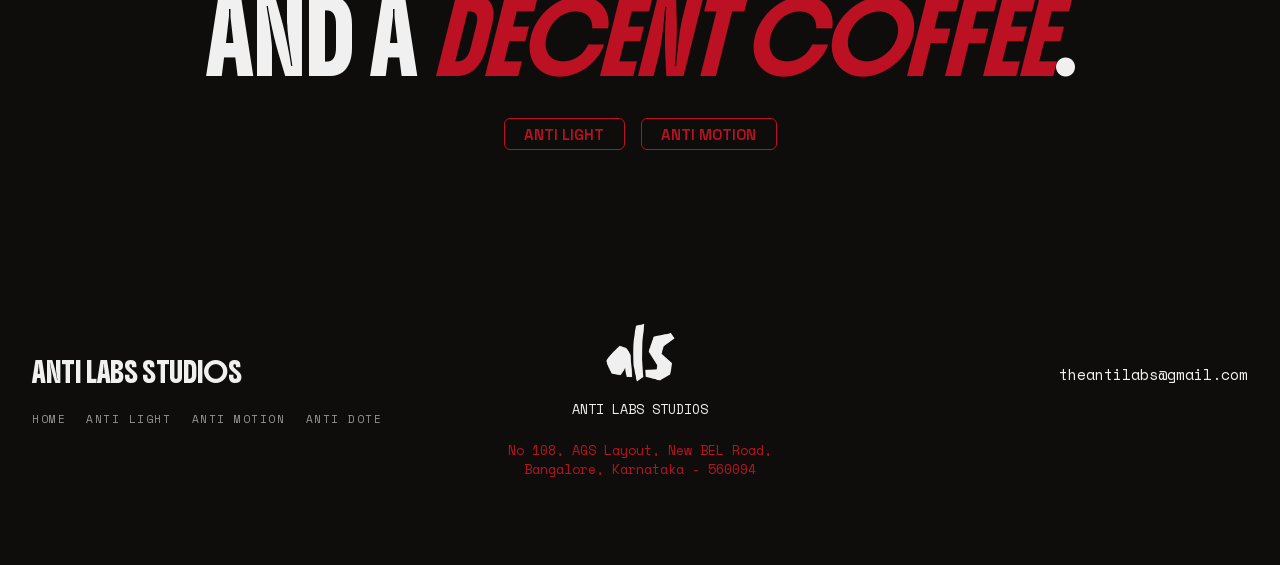
==== commit 1a9eddf8: "Compress images, extend schema, add an audit that gates deploys HTTPS was already enforced on Pages " ====
--- a/anti-dote.html
+++ b/anti-dote.html
@@ -81,7 +81,7 @@
   <!-- Hero ---------------------------------------------------------------- -->
   <section class="p-sec p-hero">
     <div class="p-hero__bg img-frame reveal-img" data-parallax="0.06">
-      <img width="1800" height="2696" src="assets/img/dote/hero.jpg" alt="A dark cafe interior, warm lights thrown out of focus behind a cup on the counter." srcset="assets/img/dote/hero-480w.jpg 480w, assets/img/dote/hero-960w.jpg 960w, assets/img/dote/hero.jpg 1800w" sizes="100vw" loading="lazy" decoding="async">
+      <img width="1600" height="2396" src="assets/img/dote/hero.jpg" alt="A dark cafe interior, warm lights thrown out of focus behind a cup on the counter." srcset="assets/img/dote/hero-480w.jpg 480w, assets/img/dote/hero-960w.jpg 960w, assets/img/dote/hero-1440w.jpg 1440w, assets/img/dote/hero.jpg 1600w" sizes="100vw" loading="lazy" decoding="async">
     </div>
     <p class="p-hero__eyebrow eyebrow reveal">A unit of Anti Labs Studios</p>
     <h1 class="p-hero__title reveal reveal--delay-1" data-split>Anti<br><em>Dote</em></h1>
@@ -189,17 +189,17 @@
 
   <!-- Strip ---------------------------------------------------------------- -->
   <section class="p-strip">
-    <figure class="p-strip__cell"><img width="1800" height="2398" src="assets/img/dote/strip1.jpg" alt="Coffee beans scattered across a dark surface." srcset="assets/img/dote/strip1-480w.jpg 480w, assets/img/dote/strip1-960w.jpg 960w, assets/img/dote/strip1.jpg 1800w" sizes="(max-width: 767px) 100vw, 20vw" loading="lazy" decoding="async"><figcaption class="p-strip__cap">Roster</figcaption></figure>
-    <figure class="p-strip__cell"><img width="1800" height="2700" src="assets/img/dote/strip2.jpg" alt="Beans tumbling out of a roaster in a cloud of steam." srcset="assets/img/dote/strip2-480w.jpg 480w, assets/img/dote/strip2-960w.jpg 960w, assets/img/dote/strip2.jpg 1800w" sizes="(max-width: 767px) 100vw, 20vw" loading="lazy" decoding="async"><figcaption class="p-strip__cap">Roast</figcaption></figure>
-    <figure class="p-strip__cell"><img width="1800" height="2692" src="assets/img/dote/strip3.jpg" alt="A hand around a cup in near darkness." srcset="assets/img/dote/strip3-480w.jpg 480w, assets/img/dote/strip3-960w.jpg 960w, assets/img/dote/strip3.jpg 1800w" sizes="(max-width: 767px) 100vw, 20vw" loading="lazy" decoding="async"><figcaption class="p-strip__cap">First cup</figcaption></figure>
-    <figure class="p-strip__cell"><img width="1800" height="3203" src="assets/img/dote/strip4.jpg" alt="Coffee poured into a black mug." srcset="assets/img/dote/strip4-480w.jpg 480w, assets/img/dote/strip4-960w.jpg 960w, assets/img/dote/strip4.jpg 1800w" sizes="(max-width: 767px) 100vw, 20vw" loading="lazy" decoding="async"><figcaption class="p-strip__cap">Pour</figcaption></figure>
-    <figure class="p-strip__cell"><img width="1800" height="2718" src="assets/img/dote/strip5.jpg" alt="Someone taking the first sip of the day." srcset="assets/img/dote/strip5-480w.jpg 480w, assets/img/dote/strip5-960w.jpg 960w, assets/img/dote/strip5.jpg 1800w" sizes="(max-width: 767px) 100vw, 20vw" loading="lazy" decoding="async"><figcaption class="p-strip__cap">Morning</figcaption></figure>
+    <figure class="p-strip__cell"><img width="1600" height="2132" src="assets/img/dote/strip1.jpg" alt="Coffee beans scattered across a dark surface." srcset="assets/img/dote/strip1-480w.jpg 480w, assets/img/dote/strip1-960w.jpg 960w, assets/img/dote/strip1-1440w.jpg 1440w, assets/img/dote/strip1.jpg 1600w" sizes="(max-width: 767px) 100vw, 20vw" loading="lazy" decoding="async"><figcaption class="p-strip__cap">Roster</figcaption></figure>
+    <figure class="p-strip__cell"><img width="1600" height="2400" src="assets/img/dote/strip2.jpg" alt="Beans tumbling out of a roaster in a cloud of steam." srcset="assets/img/dote/strip2-480w.jpg 480w, assets/img/dote/strip2-960w.jpg 960w, assets/img/dote/strip2-1440w.jpg 1440w, assets/img/dote/strip2.jpg 1600w" sizes="(max-width: 767px) 100vw, 20vw" loading="lazy" decoding="async"><figcaption class="p-strip__cap">Roast</figcaption></figure>
+    <figure class="p-strip__cell"><img width="1600" height="2393" src="assets/img/dote/strip3.jpg" alt="A hand around a cup in near darkness." srcset="assets/img/dote/strip3-480w.jpg 480w, assets/img/dote/strip3-960w.jpg 960w, assets/img/dote/strip3-1440w.jpg 1440w, assets/img/dote/strip3.jpg 1600w" sizes="(max-width: 767px) 100vw, 20vw" loading="lazy" decoding="async"><figcaption class="p-strip__cap">First cup</figcaption></figure>
+    <figure class="p-strip__cell"><img width="1600" height="2847" src="assets/img/dote/strip4.jpg" alt="Coffee poured into a black mug." srcset="assets/img/dote/strip4-480w.jpg 480w, assets/img/dote/strip4-960w.jpg 960w, assets/img/dote/strip4-1440w.jpg 1440w, assets/img/dote/strip4.jpg 1600w" sizes="(max-width: 767px) 100vw, 20vw" loading="lazy" decoding="async"><figcaption class="p-strip__cap">Pour</figcaption></figure>
+    <figure class="p-strip__cell"><img width="1600" height="2416" src="assets/img/dote/strip5.jpg" alt="Someone taking the first sip of the day." srcset="assets/img/dote/strip5-480w.jpg 480w, assets/img/dote/strip5-960w.jpg 960w, assets/img/dote/strip5-1440w.jpg 1440w, assets/img/dote/strip5.jpg 1600w" sizes="(max-width: 767px) 100vw, 20vw" loading="lazy" decoding="async"><figcaption class="p-strip__cap">Morning</figcaption></figure>
   </section>
 
   <!-- The bar -------------------------------------------------------------- -->
   <section class="p-sec p-split">
     <div class="p-split__media img-frame reveal-img">
-      <img width="1800" height="1202" src="assets/img/dote/bar.jpg" alt="The espresso machine, shot close and thrown out of focus." srcset="assets/img/dote/bar-480w.jpg 480w, assets/img/dote/bar-960w.jpg 960w, assets/img/dote/bar.jpg 1800w" sizes="(max-width: 767px) 100vw, 50vw" loading="lazy" decoding="async">
+      <img width="1600" height="1068" src="assets/img/dote/bar.jpg" alt="The espresso machine, shot close and thrown out of focus." srcset="assets/img/dote/bar-480w.jpg 480w, assets/img/dote/bar-960w.jpg 960w, assets/img/dote/bar-1440w.jpg 1440w, assets/img/dote/bar.jpg 1600w" sizes="(max-width: 767px) 100vw, 50vw" loading="lazy" decoding="async">
     </div>
     <div class="p-split__body reveal reveal--delay-1">
       <p class="p-split__eyebrow eyebrow" data-index="03">How We Work</p>
@@ -231,7 +231,7 @@
     </dl>
 
     <div class="p-visit__media img-frame reveal-img">
-      <img width="1800" height="2400" src="assets/img/dote/visit.jpg" alt="Hands wrapped around a black cup on a woven surface." srcset="assets/img/dote/visit-480w.jpg 480w, assets/img/dote/visit-960w.jpg 960w, assets/img/dote/visit.jpg 1800w" sizes="(max-width: 767px) 100vw, 50vw" loading="lazy" decoding="async">
+      <img width="1600" height="2133" src="assets/img/dote/visit.jpg" alt="Hands wrapped around a black cup on a woven surface." srcset="assets/img/dote/visit-480w.jpg 480w, assets/img/dote/visit-960w.jpg 960w, assets/img/dote/visit-1440w.jpg 1440w, assets/img/dote/visit.jpg 1600w" sizes="(max-width: 767px) 100vw, 50vw" loading="lazy" decoding="async">
     </div>
   </section>
 
@@ -277,7 +277,7 @@
     </form>
 
     <div class="p-form__media img-frame reveal-img">
-      <img width="1800" height="2700" src="assets/img/dote/form.jpg" alt="Roasted beans spread across a cooling tray." srcset="assets/img/dote/form-480w.jpg 480w, assets/img/dote/form-960w.jpg 960w, assets/img/dote/form.jpg 1800w" sizes="(max-width: 767px) 100vw, 50vw" loading="lazy" decoding="async">
+      <img width="1600" height="2400" src="assets/img/dote/form.jpg" alt="Roasted beans spread across a cooling tray." srcset="assets/img/dote/form-480w.jpg 480w, assets/img/dote/form-960w.jpg 960w, assets/img/dote/form-1440w.jpg 1440w, assets/img/dote/form.jpg 1600w" sizes="(max-width: 767px) 100vw, 50vw" loading="lazy" decoding="async">
     </div>
   </section>
 
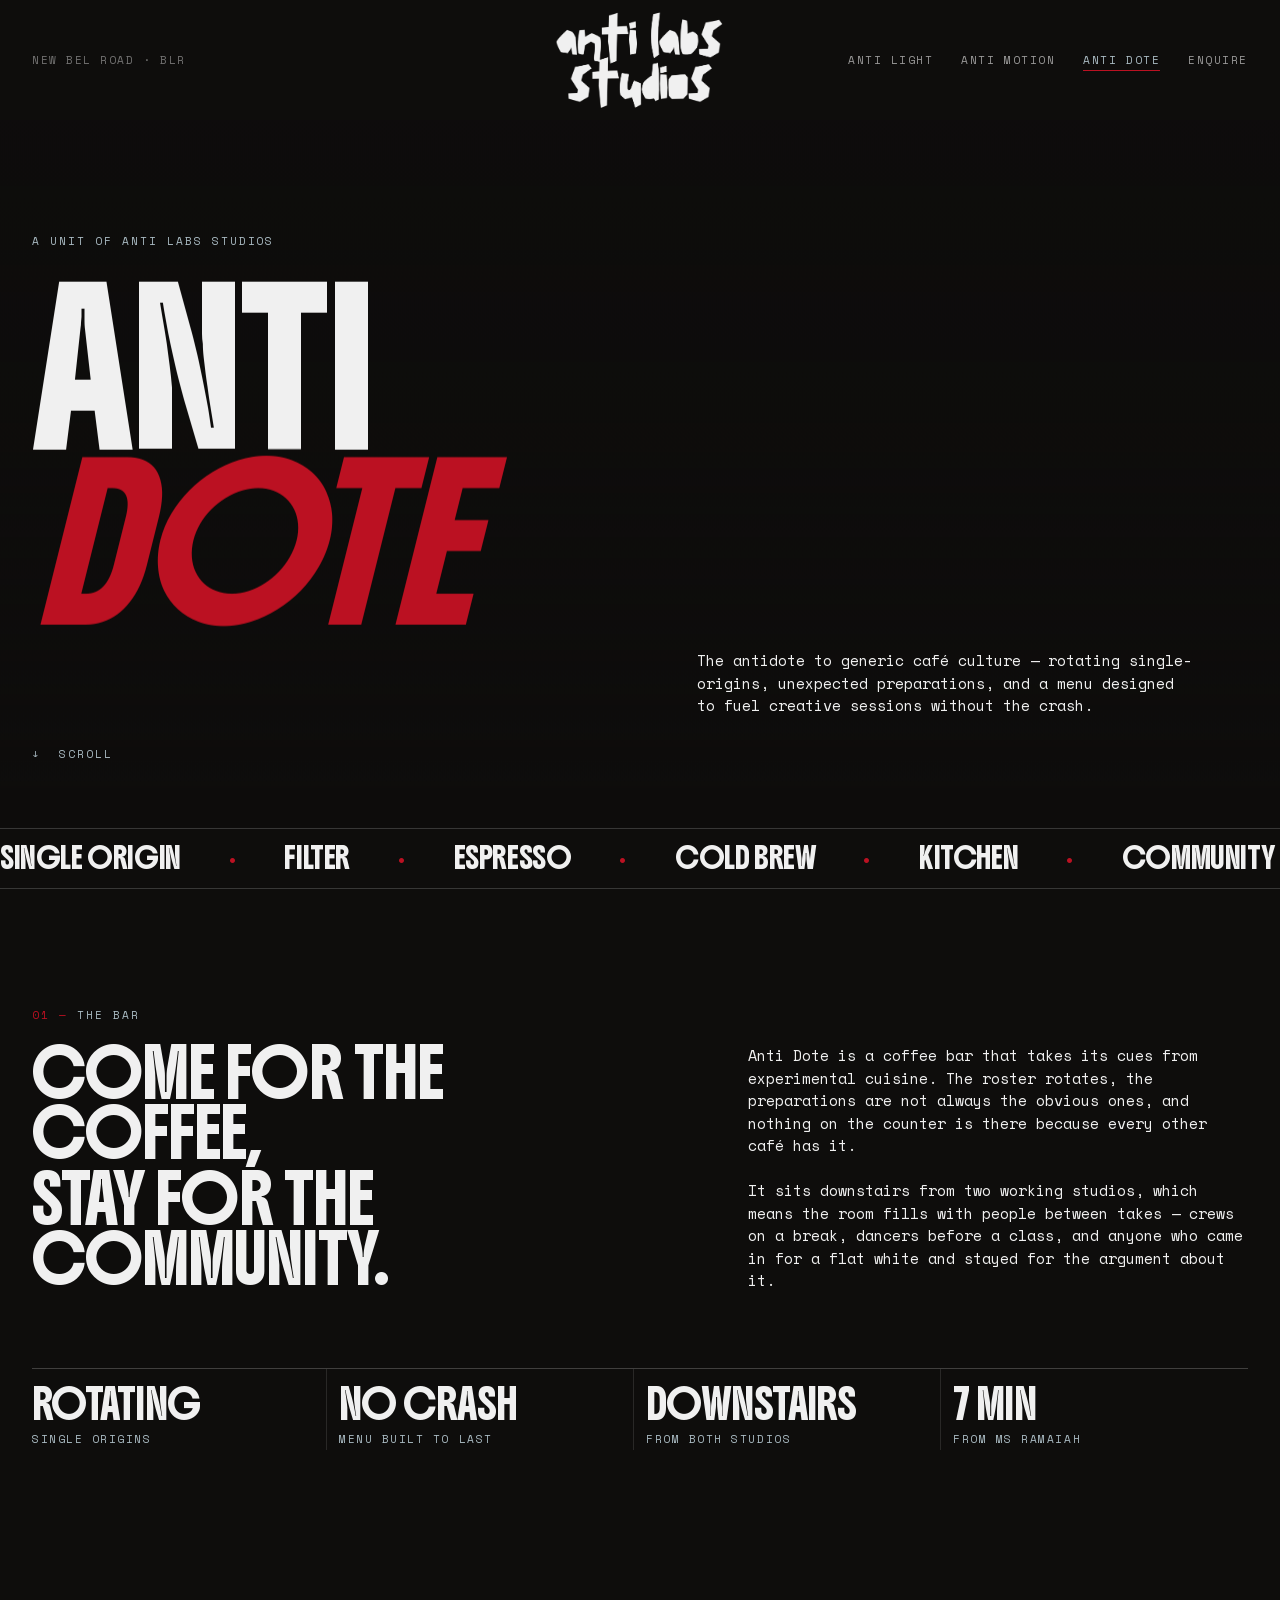
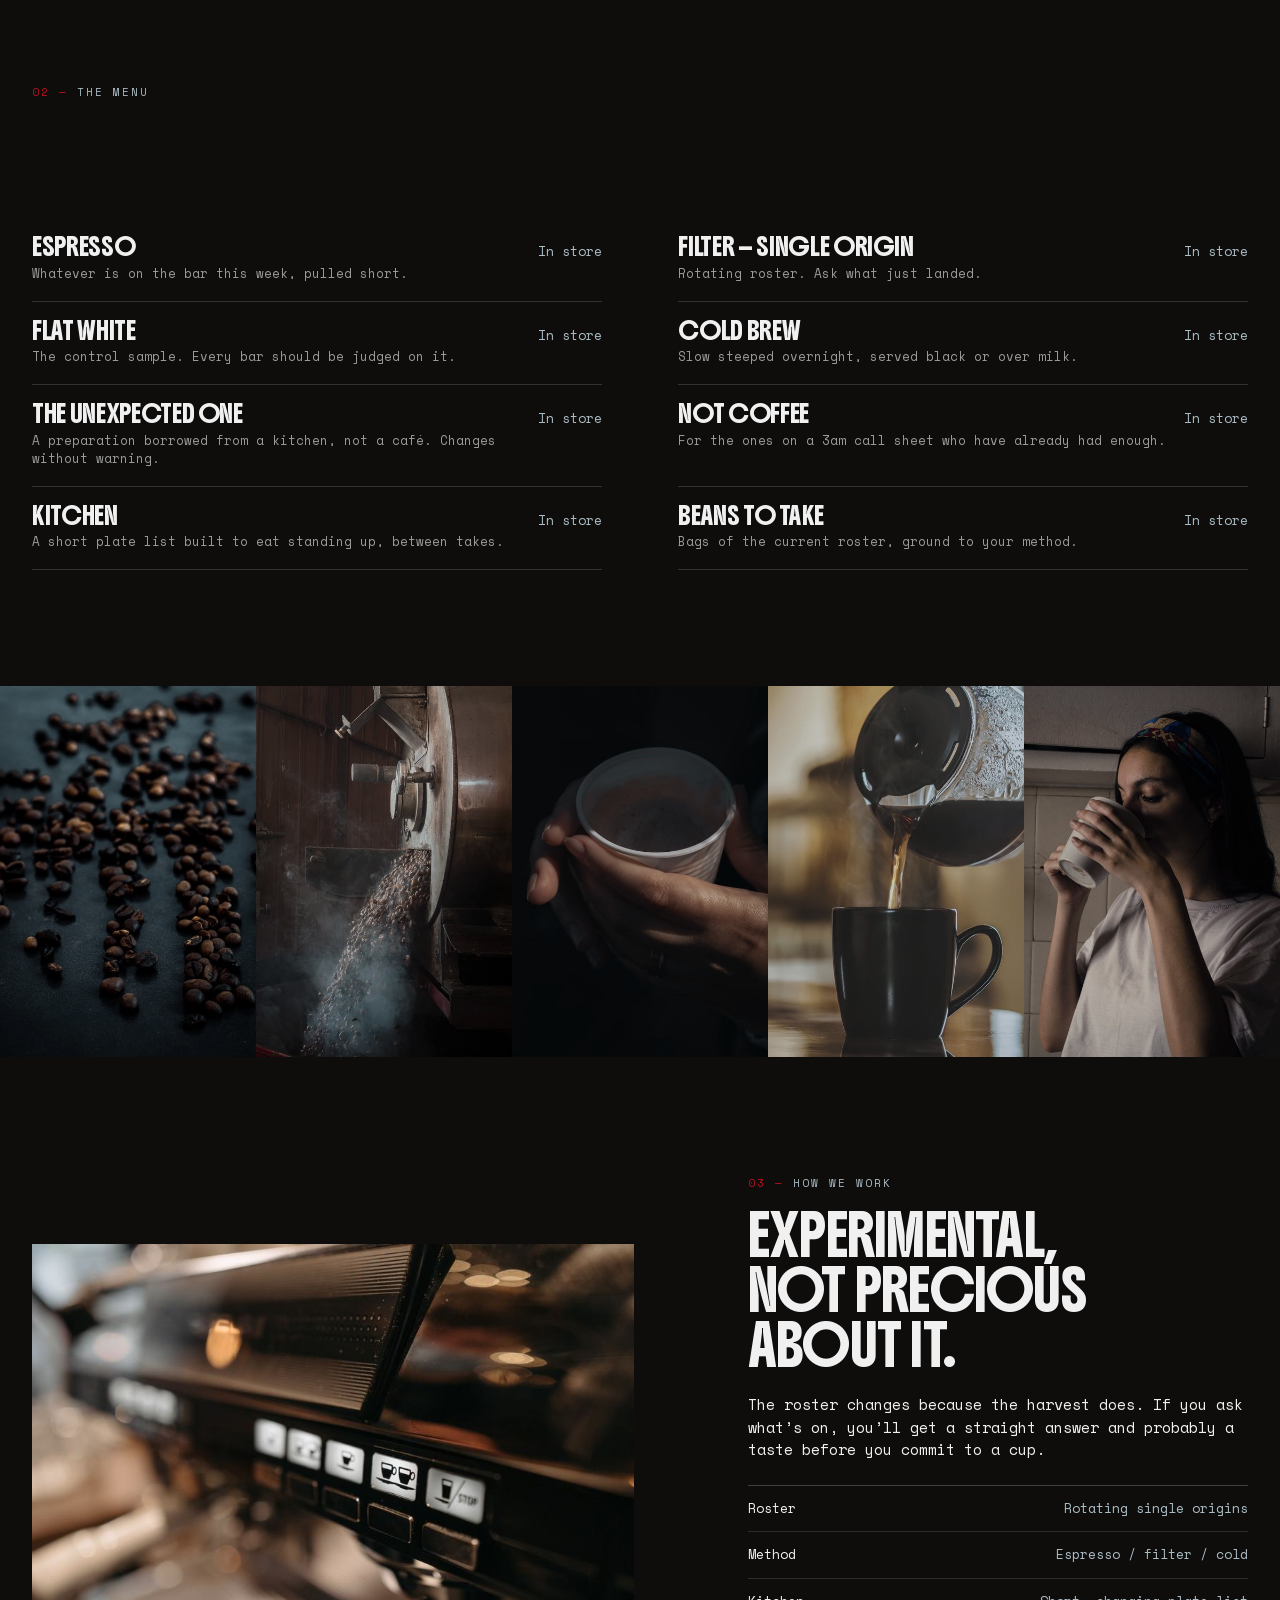
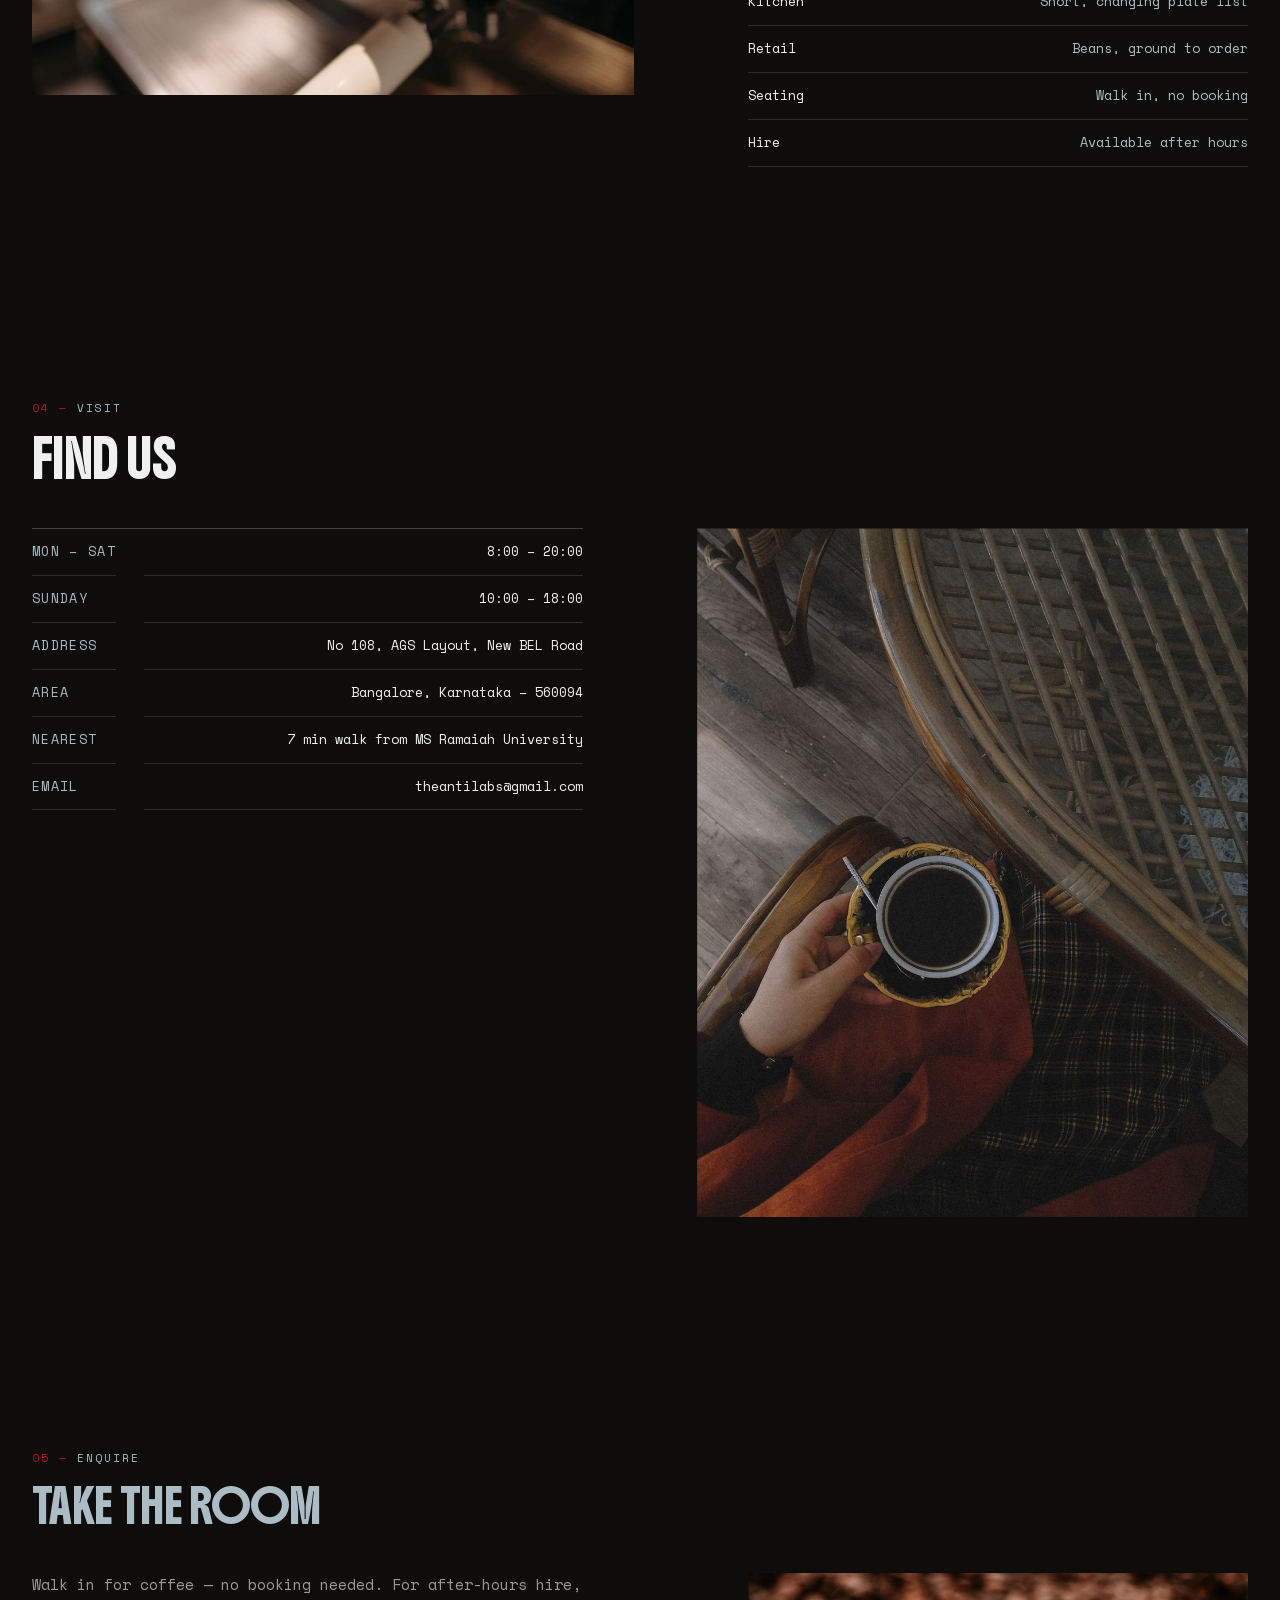
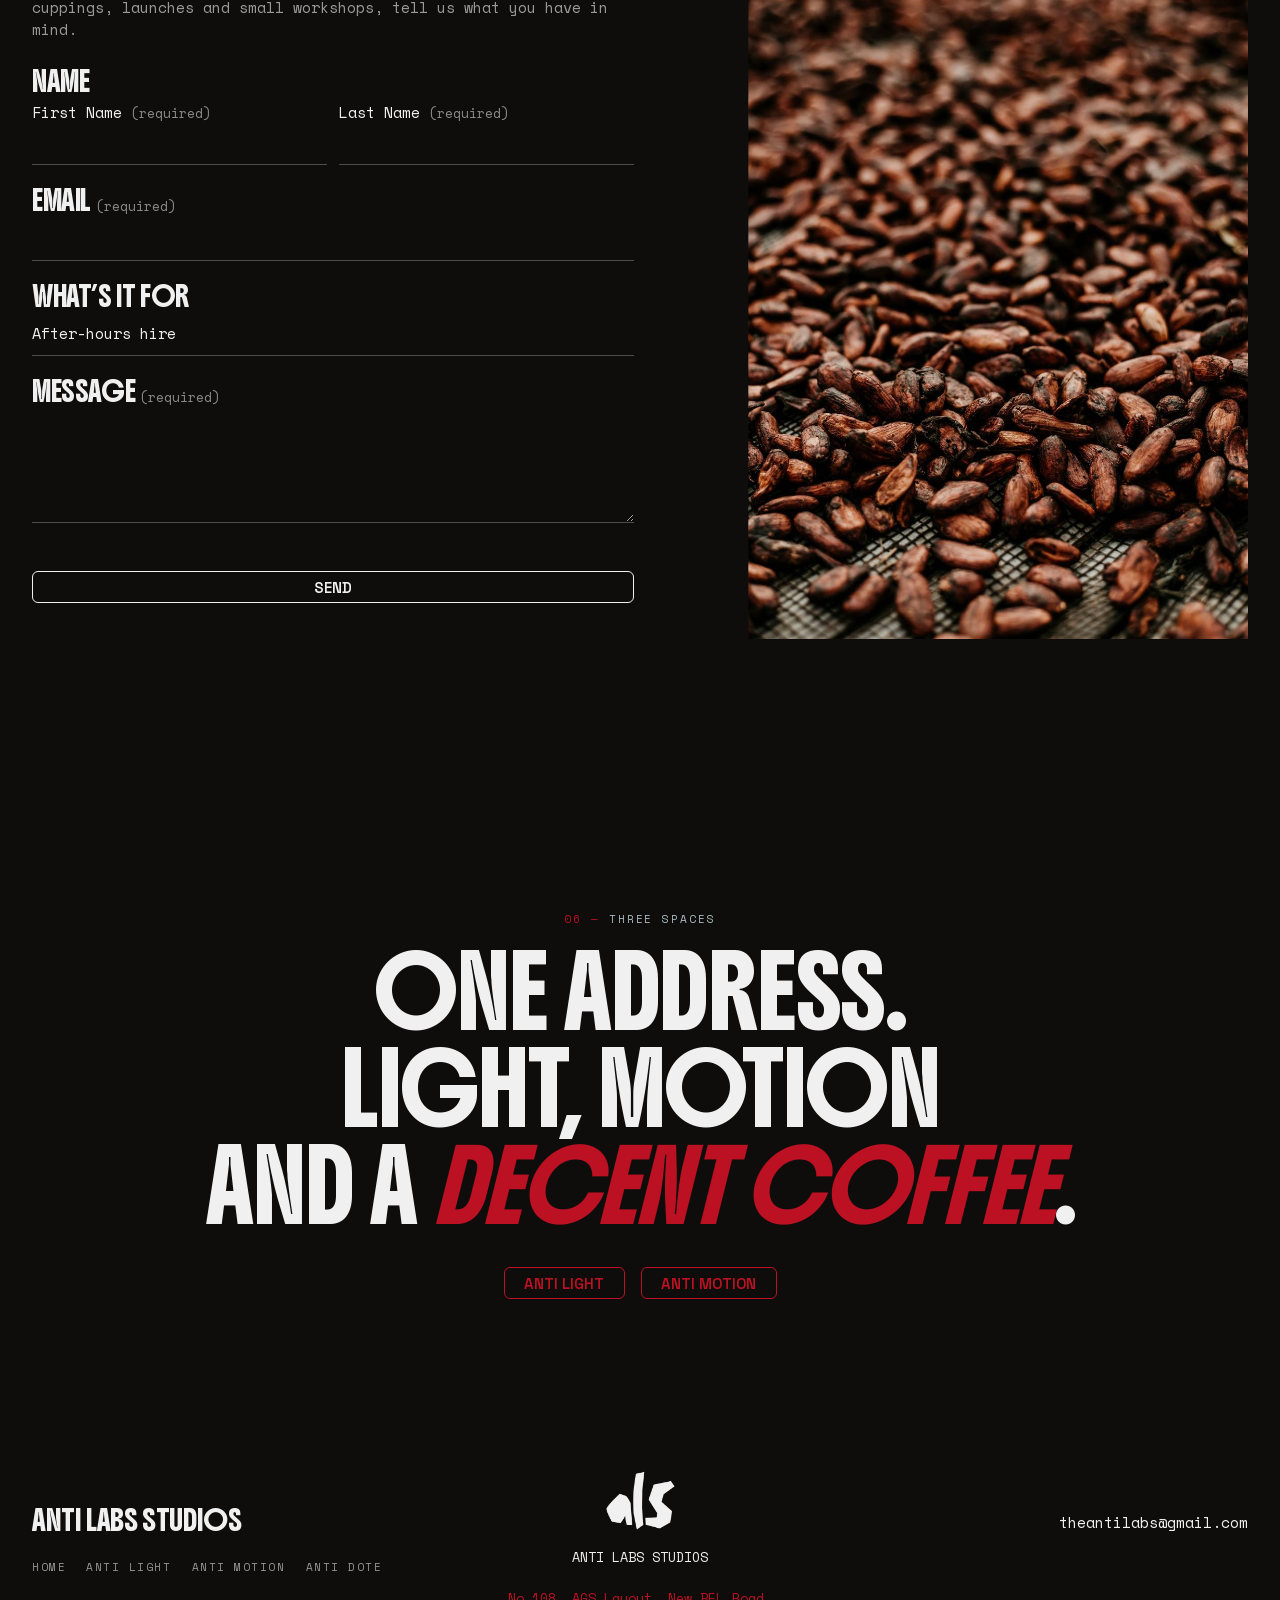
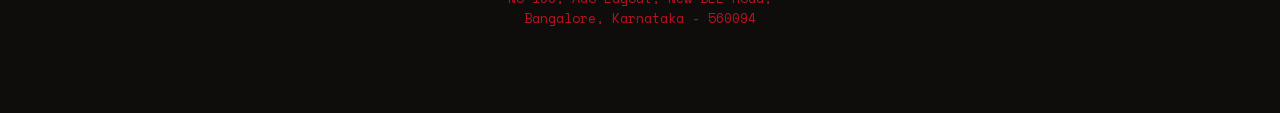
==== commit 9e217a38: "fix: stop images rendering at their intrinsic height Every <img> carries width/height attributes so " ====
--- a/anti-dote.html
+++ b/anti-dote.html
@@ -51,12 +51,12 @@
 </script>
 <!-- seo:end -->
 <link rel="icon" href="assets/img/11-6.png">
-<link rel="stylesheet" href="assets/css/fonts.css?v=1789640497">
-<link rel="stylesheet" href="assets/css/style.css?v=1789640497">
-<link rel="stylesheet" href="assets/css/pages.css?v=1789640497">
-<link rel="stylesheet" href="assets/css/enhance.css?v=1789640497">
-<link rel="stylesheet" href="assets/css/motion.css?v=1789640497">
-<link rel="stylesheet" href="assets/css/mobile.css?v=1789640497">
+<link rel="stylesheet" href="assets/css/fonts.css?v=1789833606">
+<link rel="stylesheet" href="assets/css/style.css?v=1789833606">
+<link rel="stylesheet" href="assets/css/pages.css?v=1789833606">
+<link rel="stylesheet" href="assets/css/enhance.css?v=1789833606">
+<link rel="stylesheet" href="assets/css/motion.css?v=1789833606">
+<link rel="stylesheet" href="assets/css/mobile.css?v=1789833606">
 </head>
 <body>
 
@@ -308,8 +308,8 @@
 
 </main>
 
-<script src="assets/js/main.js?v=1789640497"></script>
-<script src="assets/js/enhance.js?v=1789640497"></script>
-<script src="assets/js/motion.js?v=1789640497"></script>
+<script src="assets/js/main.js?v=1789833606"></script>
+<script src="assets/js/enhance.js?v=1789833606"></script>
+<script src="assets/js/motion.js?v=1789833606"></script>
 </body>
 </html>
--- a/assets/css/style.css
+++ b/assets/css/style.css
@@ -53,6 +53,11 @@
 video {
   display: block;
   max-width: 100%;
+  /* The width/height attributes on every <img> reserve layout space, but they
+     also act as presentational hints. Without this, a definite attribute height
+     wins over any `aspect-ratio` rule and the image renders at its intrinsic
+     pixel height instead of the ratio the layout asks for. */
+  height: auto;
 }
 
 a {
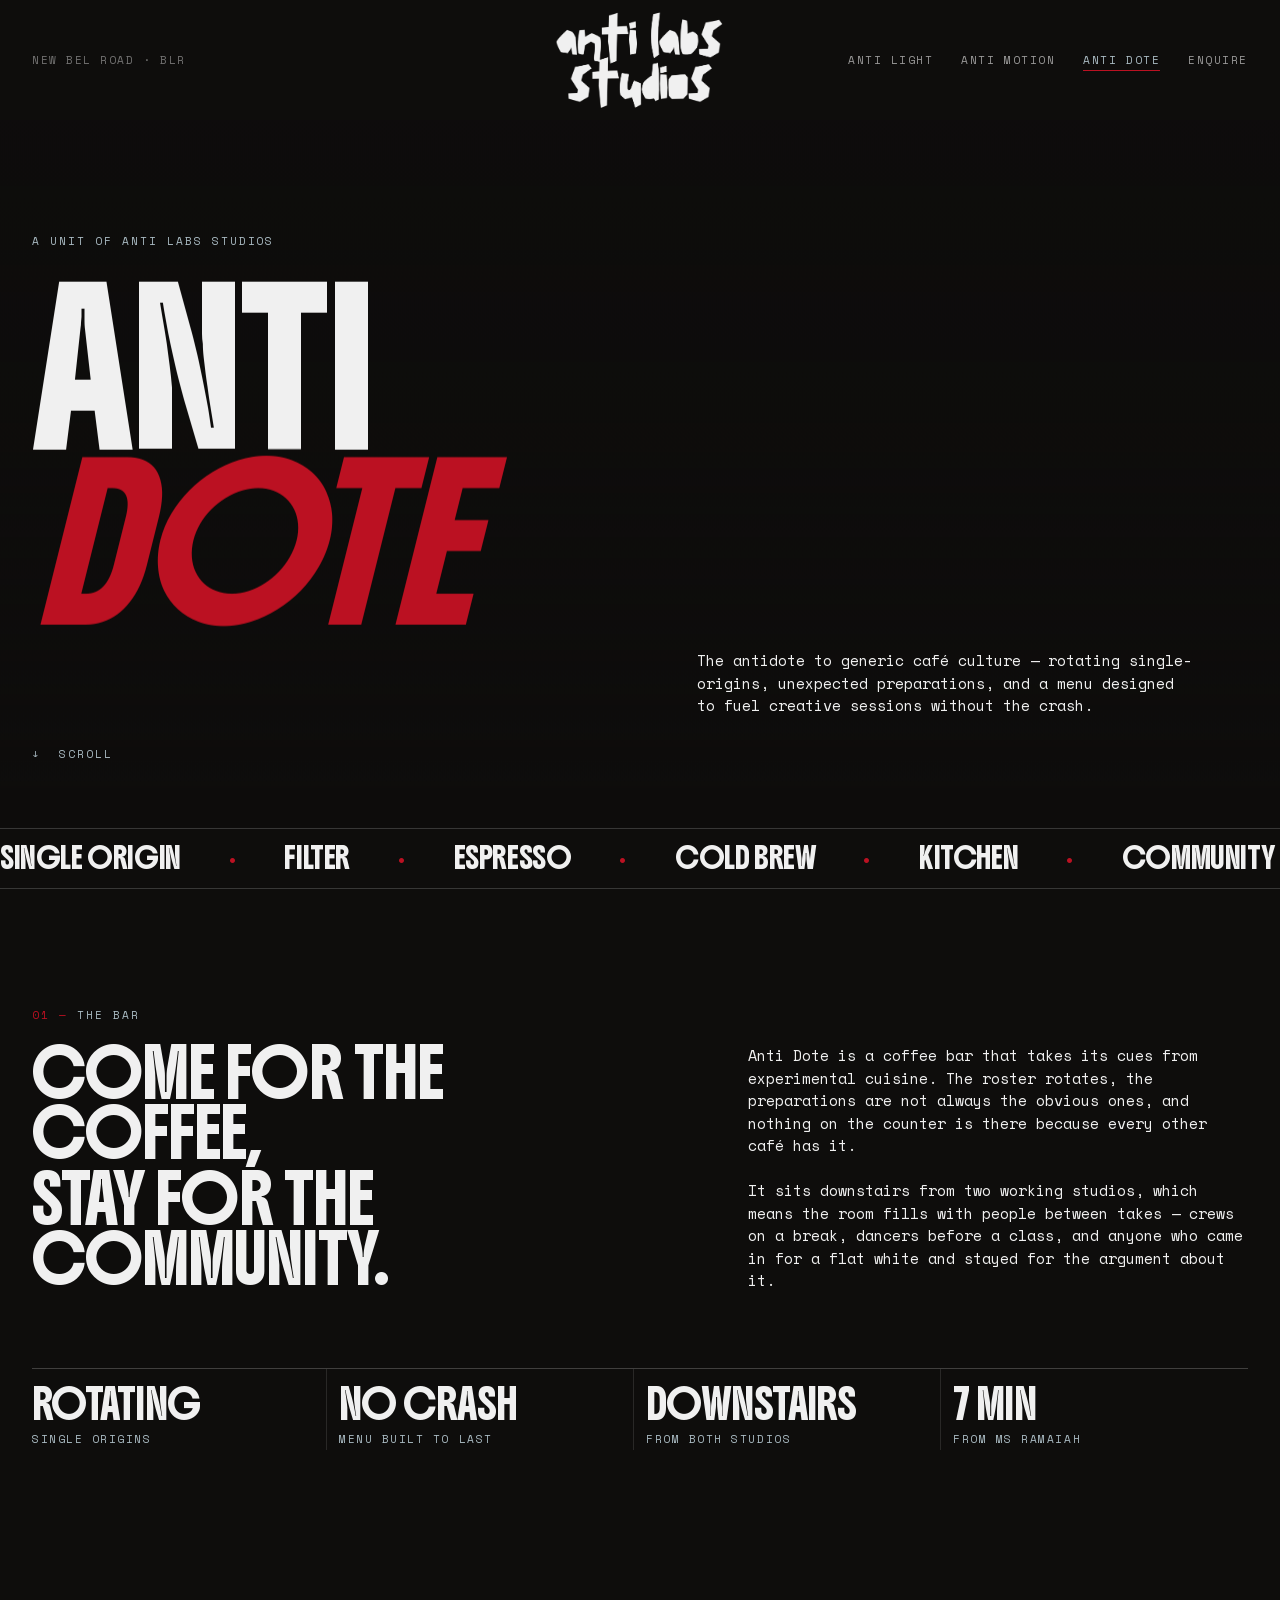
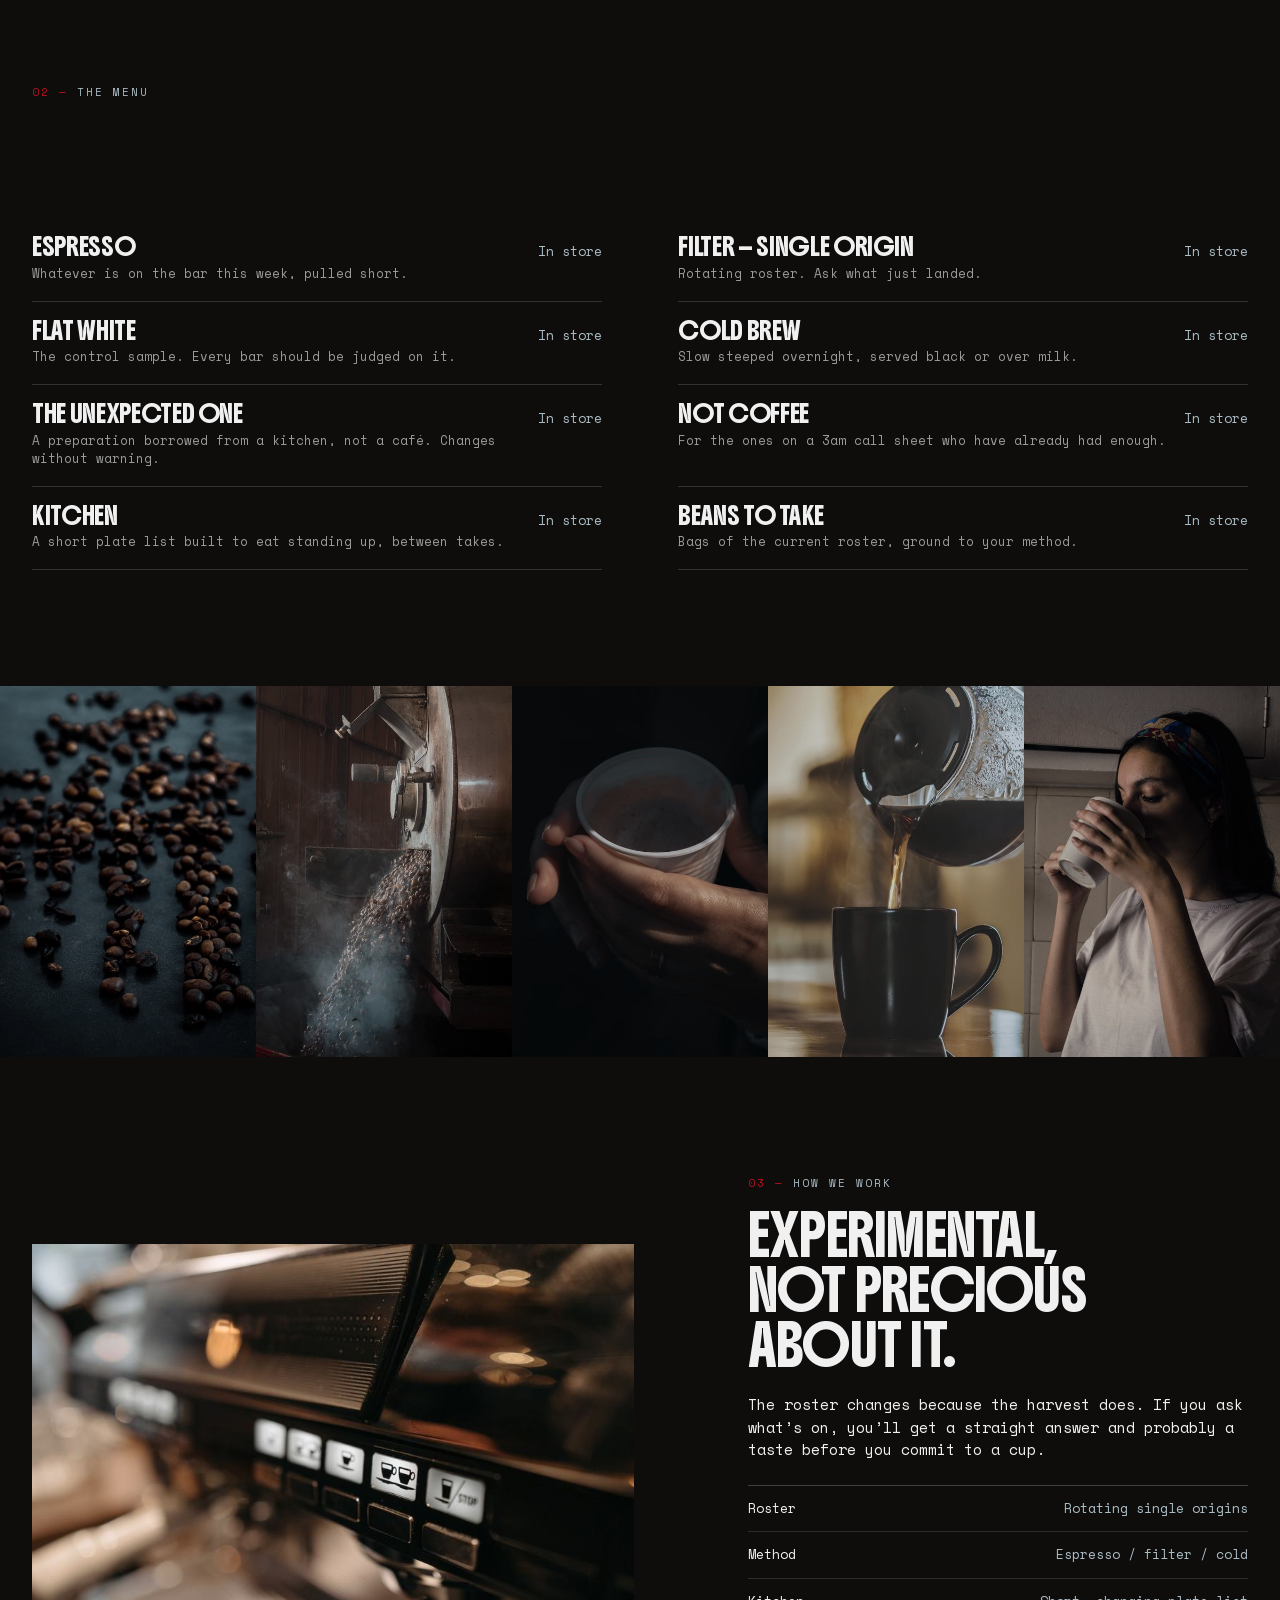
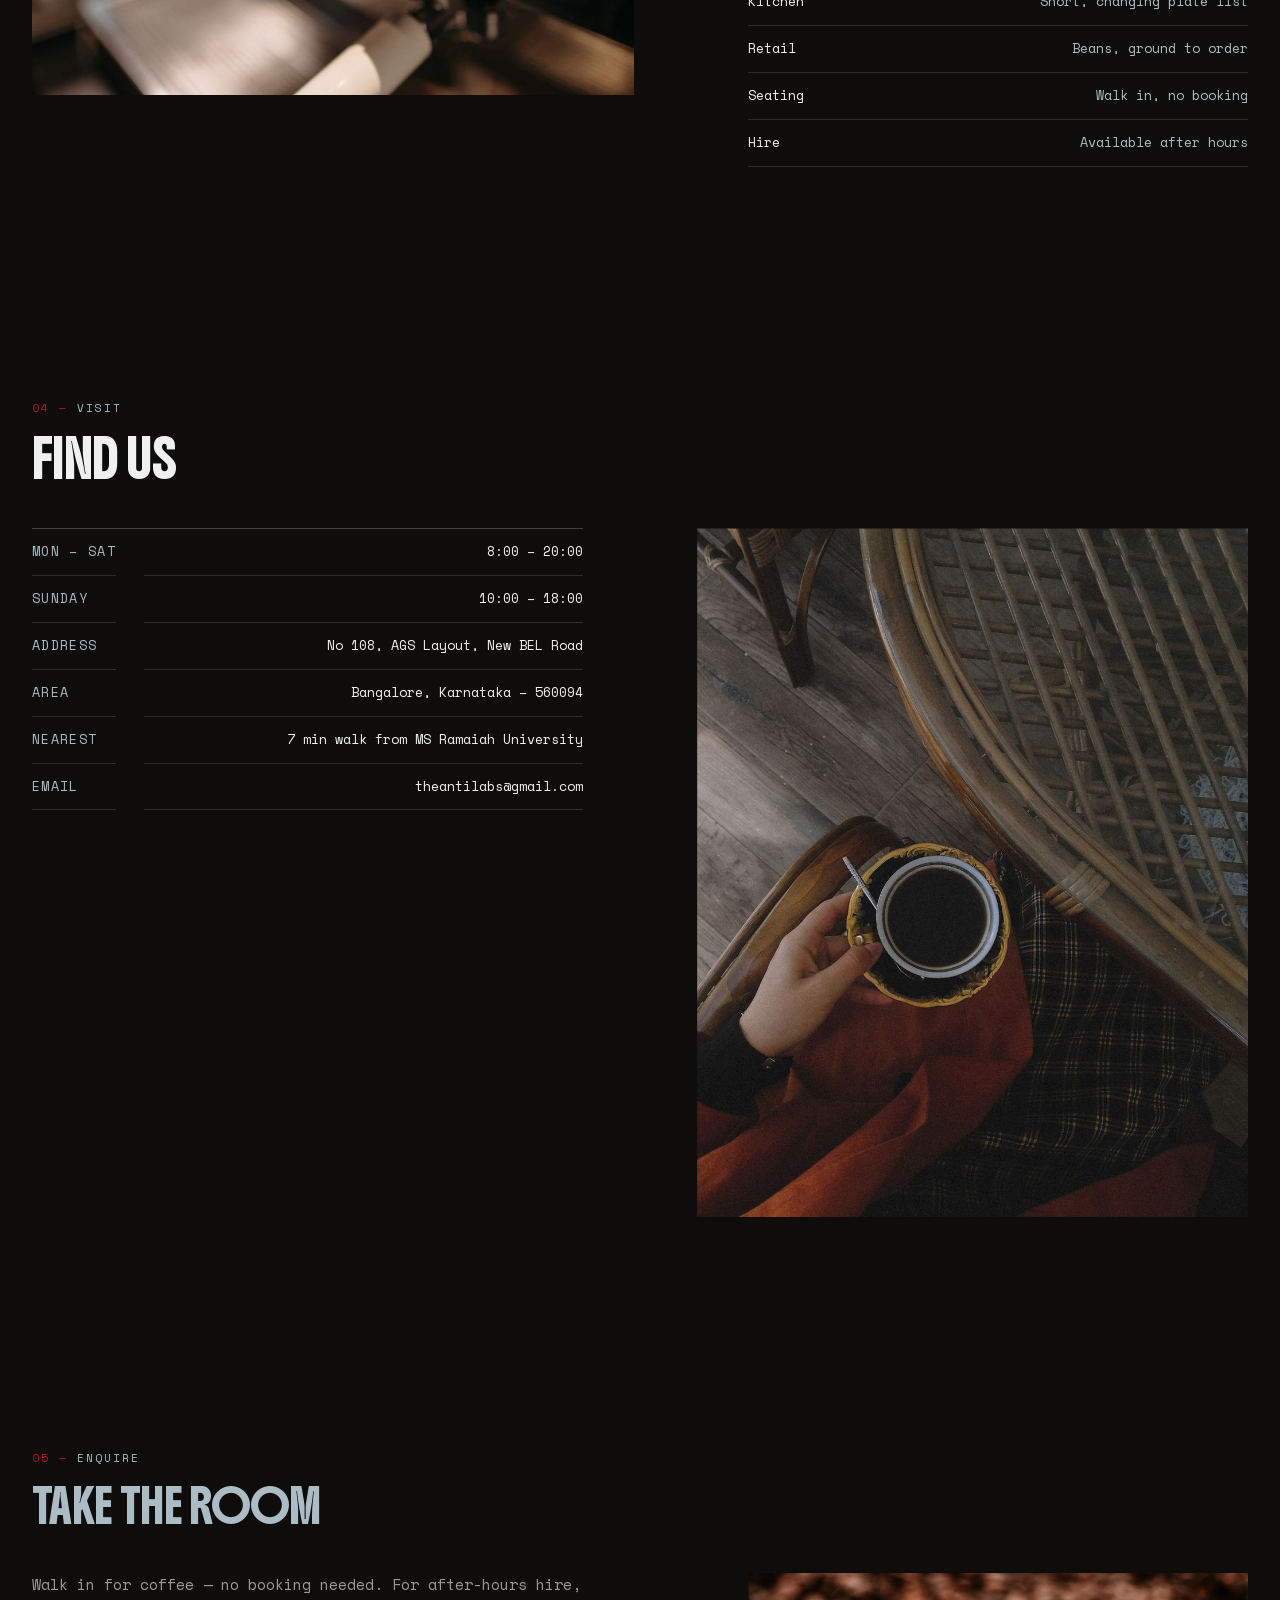
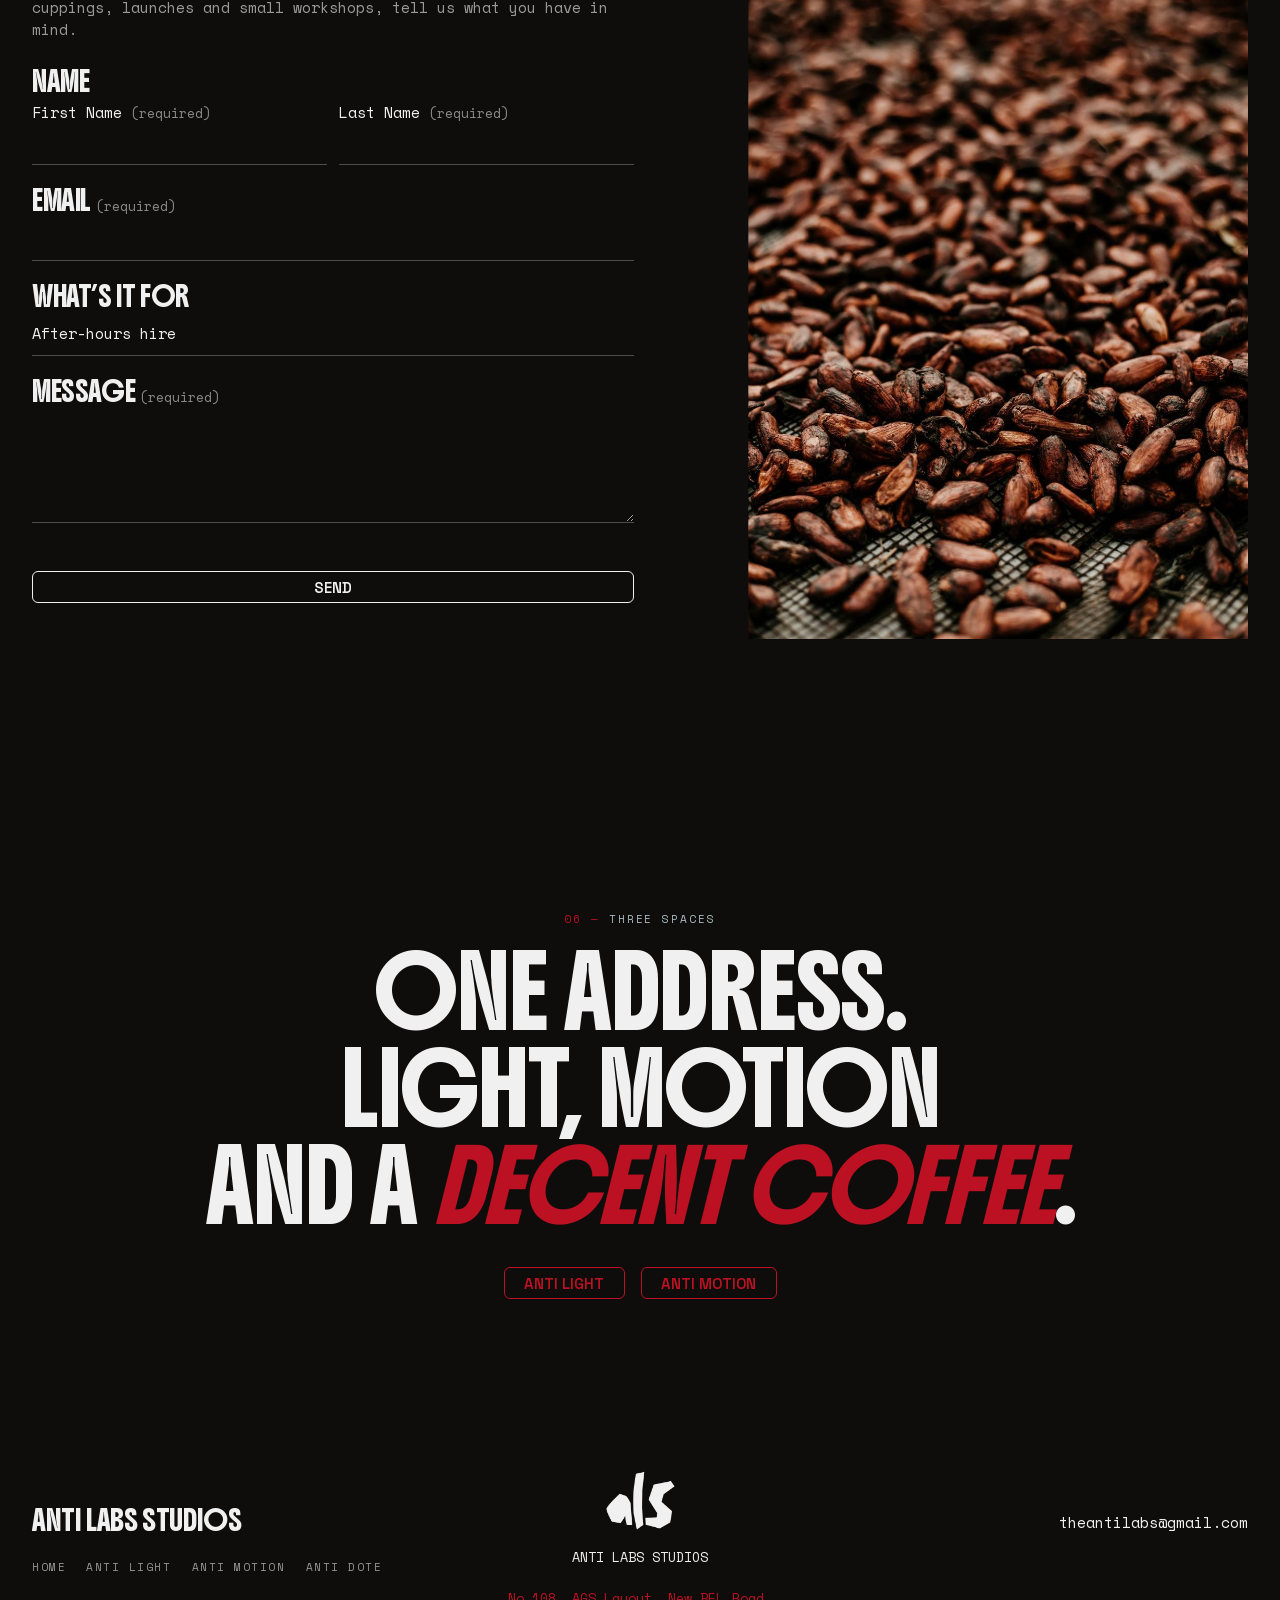
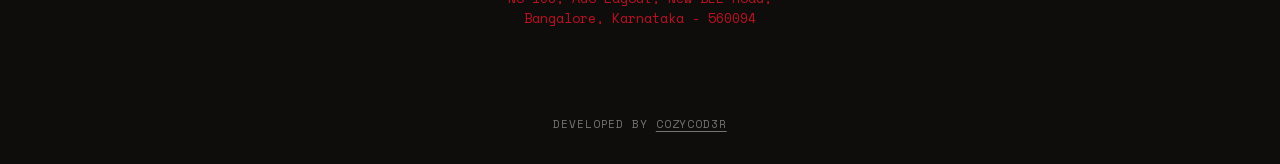
==== commit 387c3810: "Credit line under the footer: developed by cozycod3r Co-Authored-By: Claude Opus 5.5 <noreply@anthro" ====
--- a/anti-dote.html
+++ b/anti-dote.html
@@ -305,6 +305,7 @@
     <p class="foot__addr t-small u-red">No 108, AGS Layout, New BEL Road,<br>Bangalore, Karnataka - 560094</p>
     <p class="foot__mail t-body"><a href="mailto:theantilabs@gmail.com">theantilabs@gmail.com</a></p>
   </footer>
+  <p class="site-credit">Developed by <a href="https://thecozycod3r.github.io/websites/anti-labs/" target="_blank" rel="noopener">cozycod3r</a></p>
 
 </main>
 
--- a/assets/css/enhance.css
+++ b/assets/css/enhance.css
@@ -319,3 +319,18 @@
 
   .marquee__item { gap: 30px; }
 }
+
+/* Credit line below the footer */
+.site-credit {
+  margin: 0;
+  padding: 0 var(--gutter, 36px) 28px;
+  font-family: "Space Mono", monospace;
+  font-size: 11px;
+  letter-spacing: .08em;
+  text-transform: uppercase;
+  text-align: center;
+  color: rgba(242, 242, 242, .45);
+}
+.site-credit a { color: inherit; text-decoration: underline; text-underline-offset: 3px; }
+.site-credit a:hover, .site-credit a:focus-visible { color: #f0f0f0; }
+
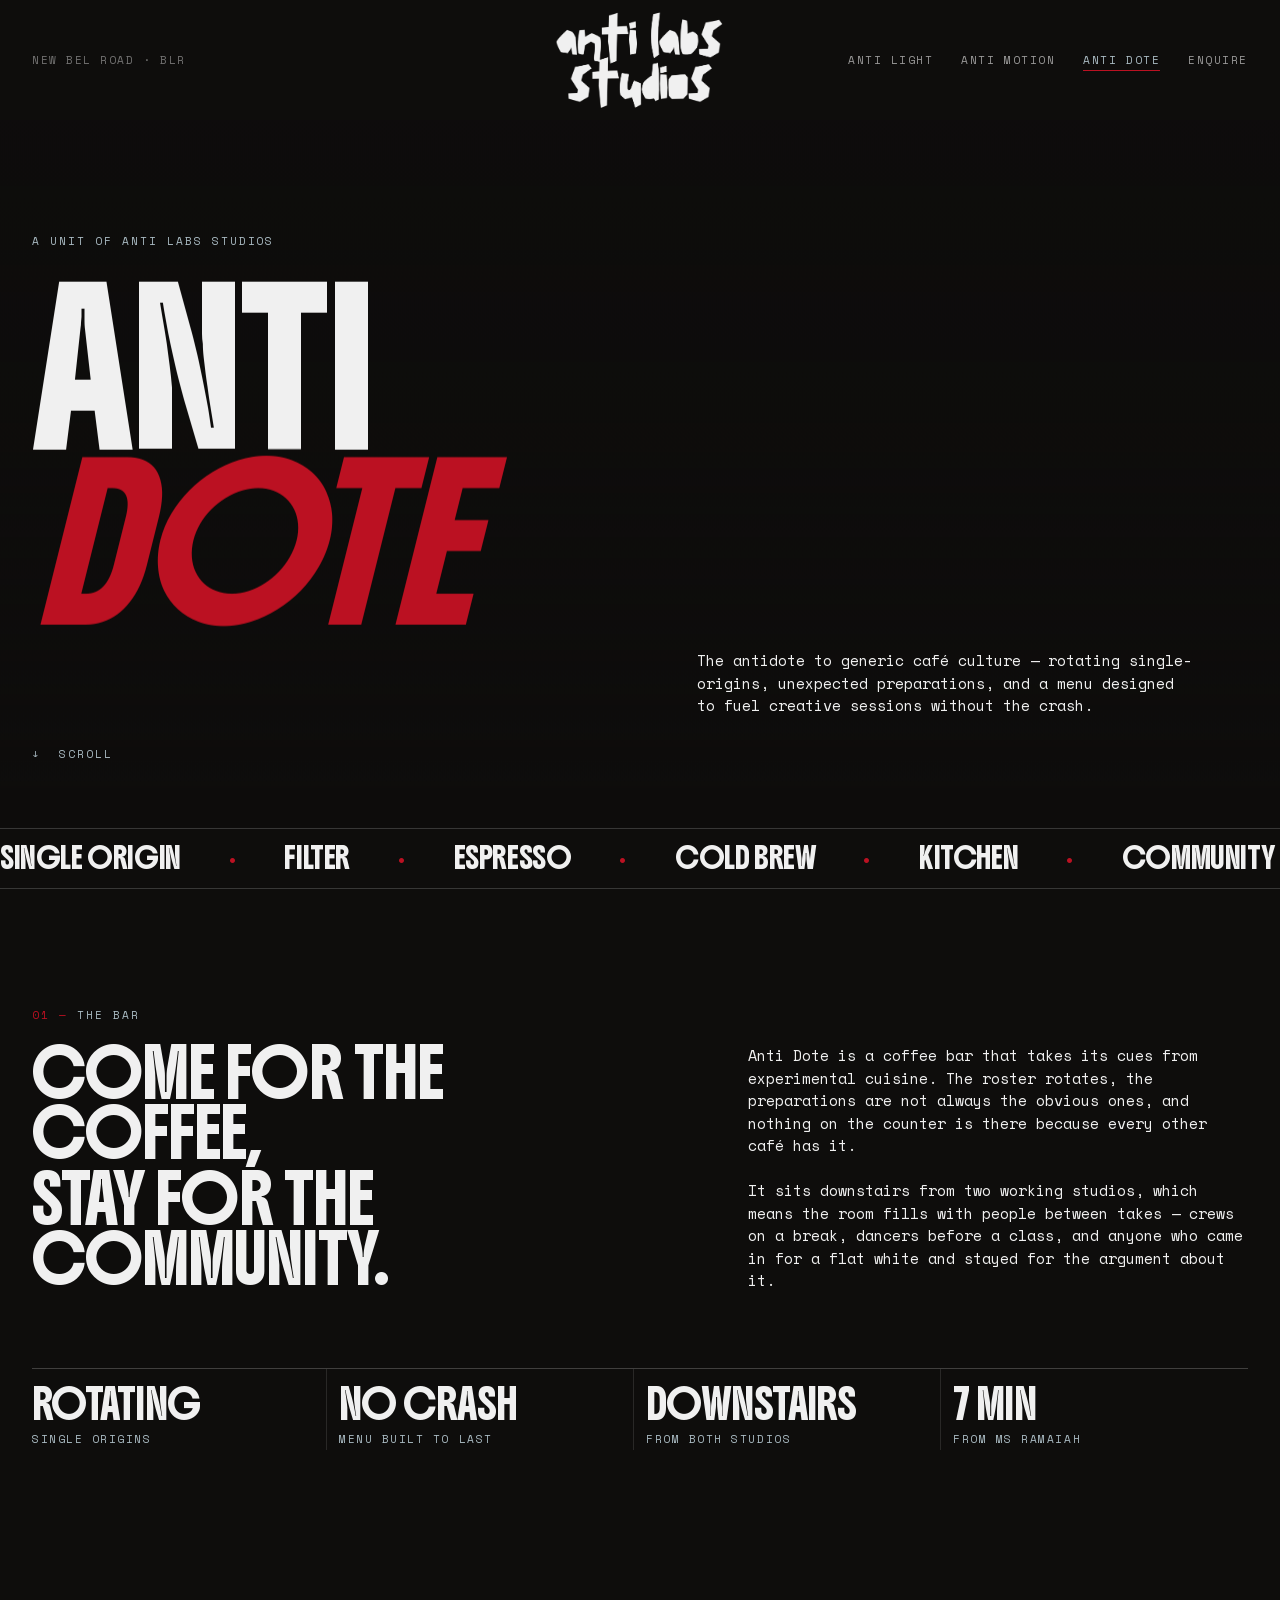
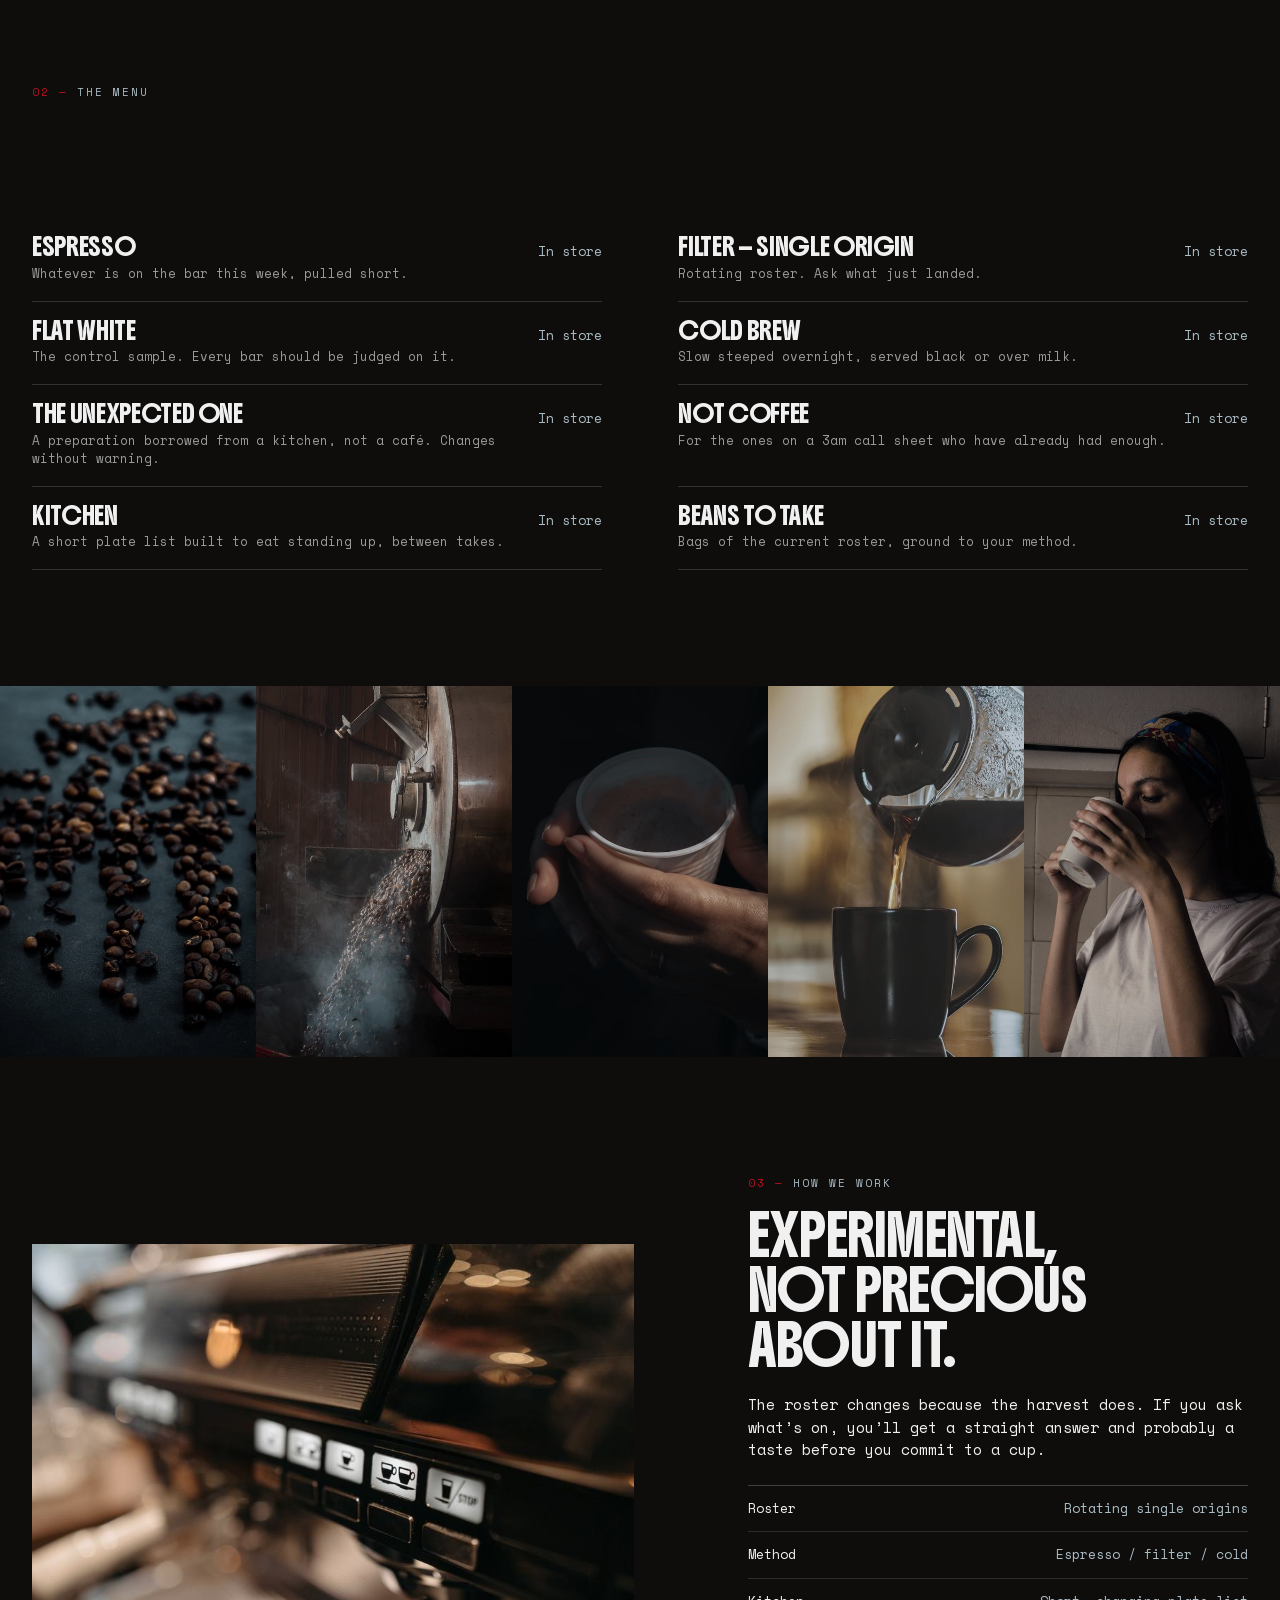
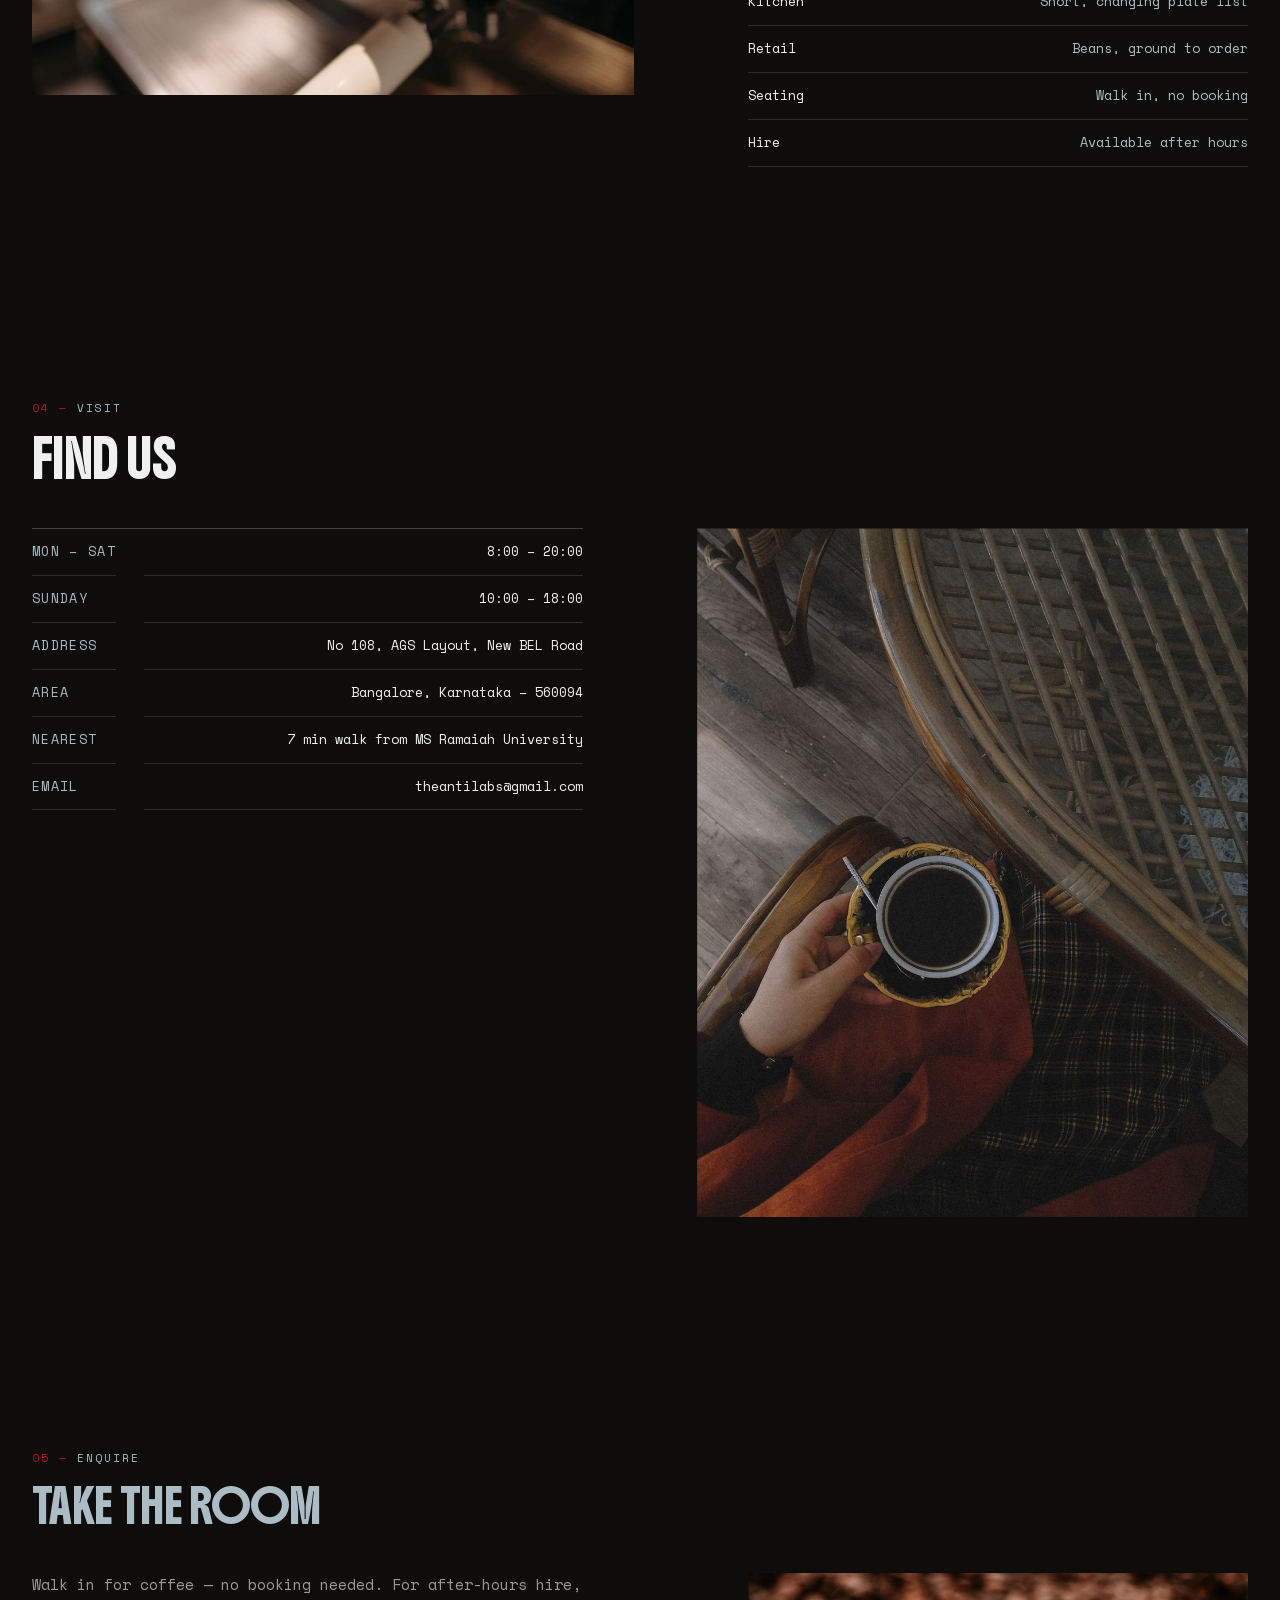
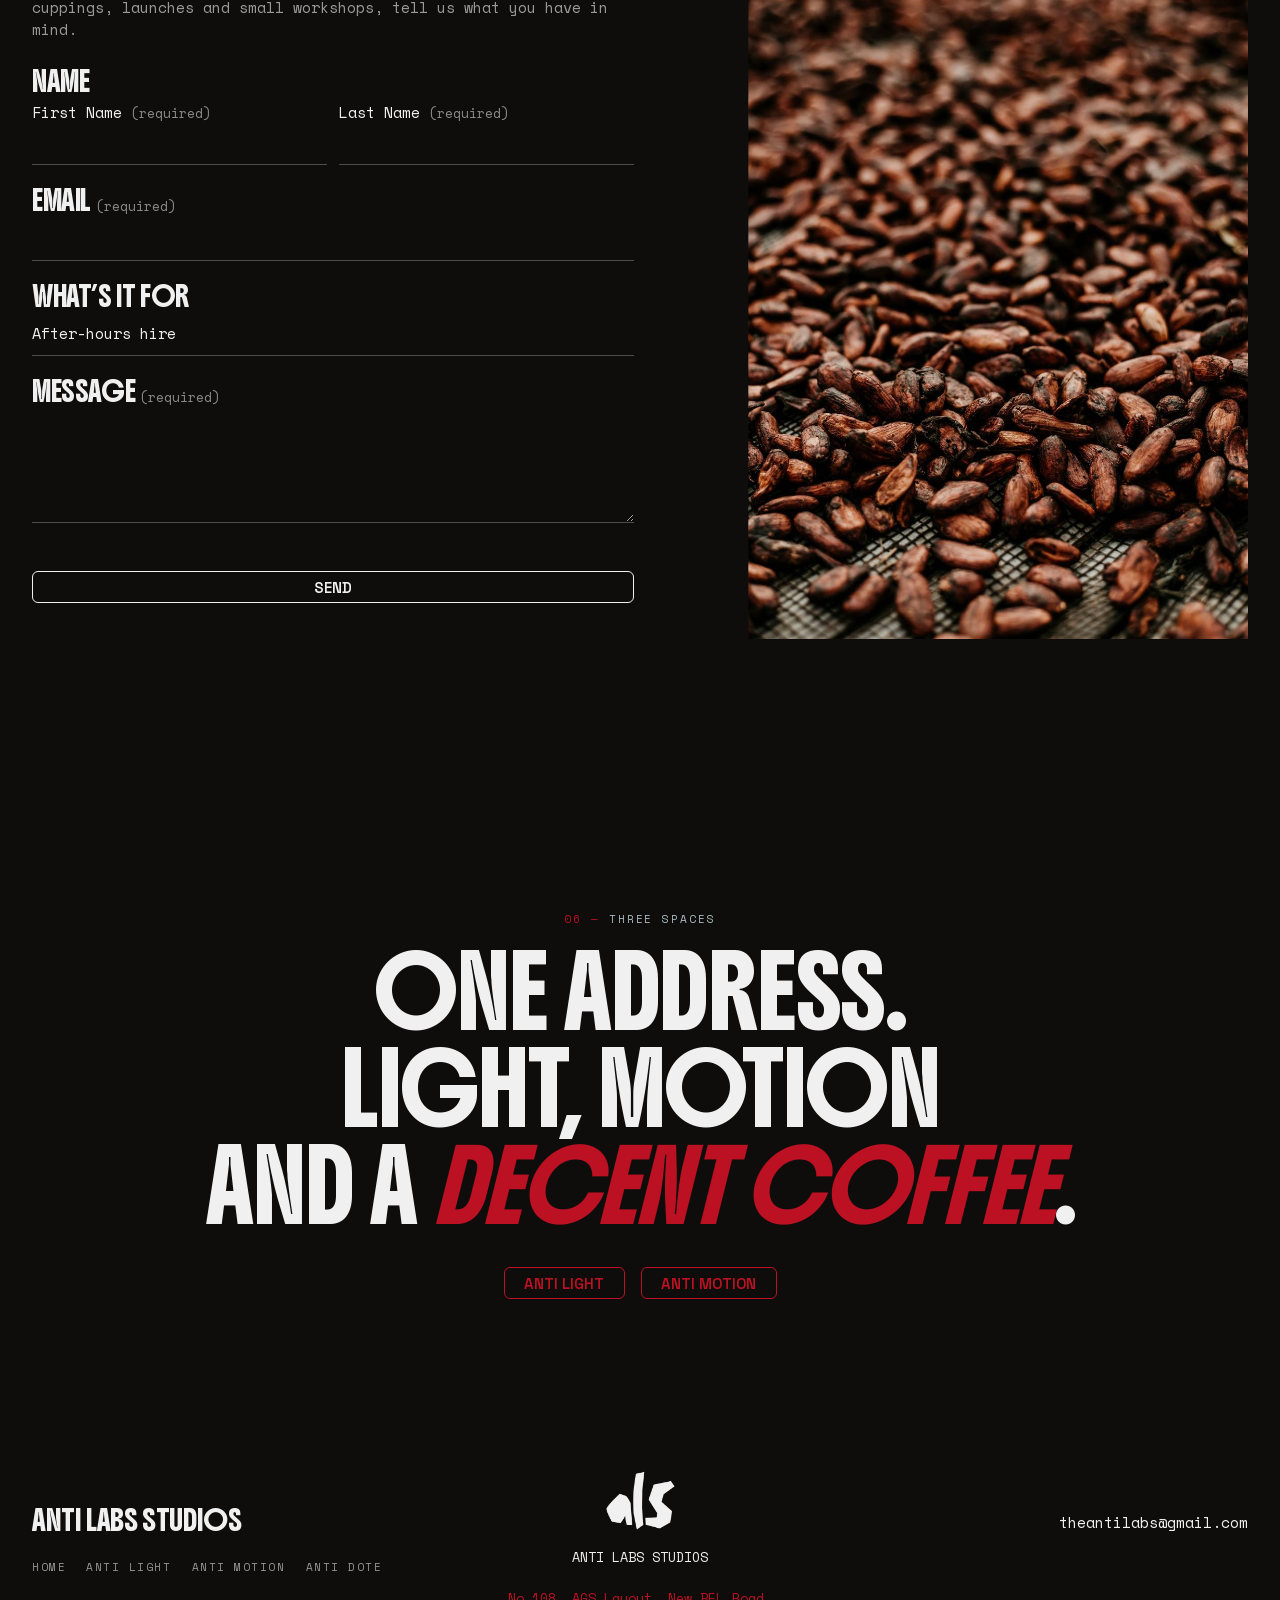
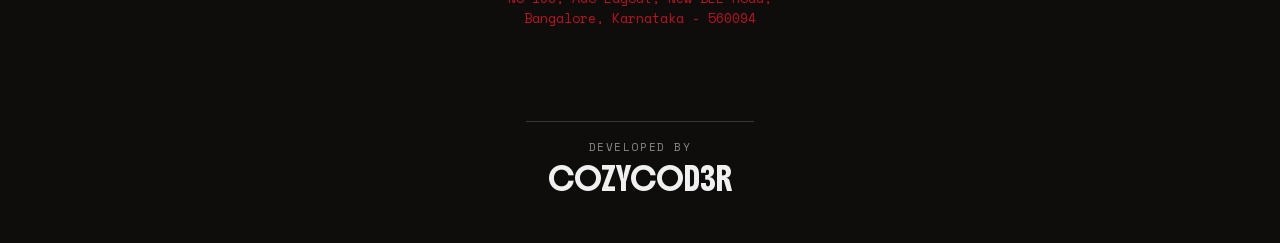
==== commit 9a618a8e: "Credit: whole 'Developed by cozycod3r' is one link, styled in the site's brand Co-Authored-By: Claud" ====
--- a/anti-dote.html
+++ b/anti-dote.html
@@ -305,7 +305,7 @@
     <p class="foot__addr t-small u-red">No 108, AGS Layout, New BEL Road,<br>Bangalore, Karnataka - 560094</p>
     <p class="foot__mail t-body"><a href="mailto:theantilabs@gmail.com">theantilabs@gmail.com</a></p>
   </footer>
-  <p class="site-credit">Developed by <a href="https://thecozycod3r.github.io/websites/anti-labs/" target="_blank" rel="noopener">cozycod3r</a></p>
+  <p class="site-credit"><a href="https://thecozycod3r.github.io/websites/anti-labs/" target="_blank" rel="noopener"><span class="site-credit__by">Developed by</span><span class="site-credit__name">cozycod3r</span></a></p>
 
 </main>
 
--- a/assets/css/enhance.css
+++ b/assets/css/enhance.css
@@ -321,16 +321,13 @@
 }
 
 /* Credit line below the footer */
-.site-credit {
-  margin: 0;
-  padding: 0 var(--gutter, 36px) 28px;
-  font-family: "Space Mono", monospace;
-  font-size: 11px;
-  letter-spacing: .08em;
-  text-transform: uppercase;
-  text-align: center;
-  color: rgba(242, 242, 242, .45);
-}
-.site-credit a { color: inherit; text-decoration: underline; text-underline-offset: 3px; }
-.site-credit a:hover, .site-credit a:focus-visible { color: #f0f0f0; }
-
+.site-credit { margin: 0; padding: 8px var(--gutter, 36px) 36px; text-align: center; }
+.site-credit a {
+  display: inline-flex; flex-direction: column; align-items: center; gap: 6px;
+  color: #f0f0f0; text-decoration: none; padding: 14px 22px;
+  border-top: 1px solid rgba(240,240,240,.18);
+}
+.site-credit__by { font-family: var(--mono); font-size: 11px; letter-spacing: .14em; text-transform: uppercase; color: rgba(240,240,240,.55); }
+.site-credit__name { font-family: var(--display); font-size: 22px; line-height: 1.3; text-transform: uppercase; transition: color .2s; }
+.site-credit a:hover .site-credit__name, .site-credit a:focus-visible .site-credit__name { color: #bb1122; }
+.site-credit a:hover, .site-credit a:focus-visible { border-top-color: #bb1122; }
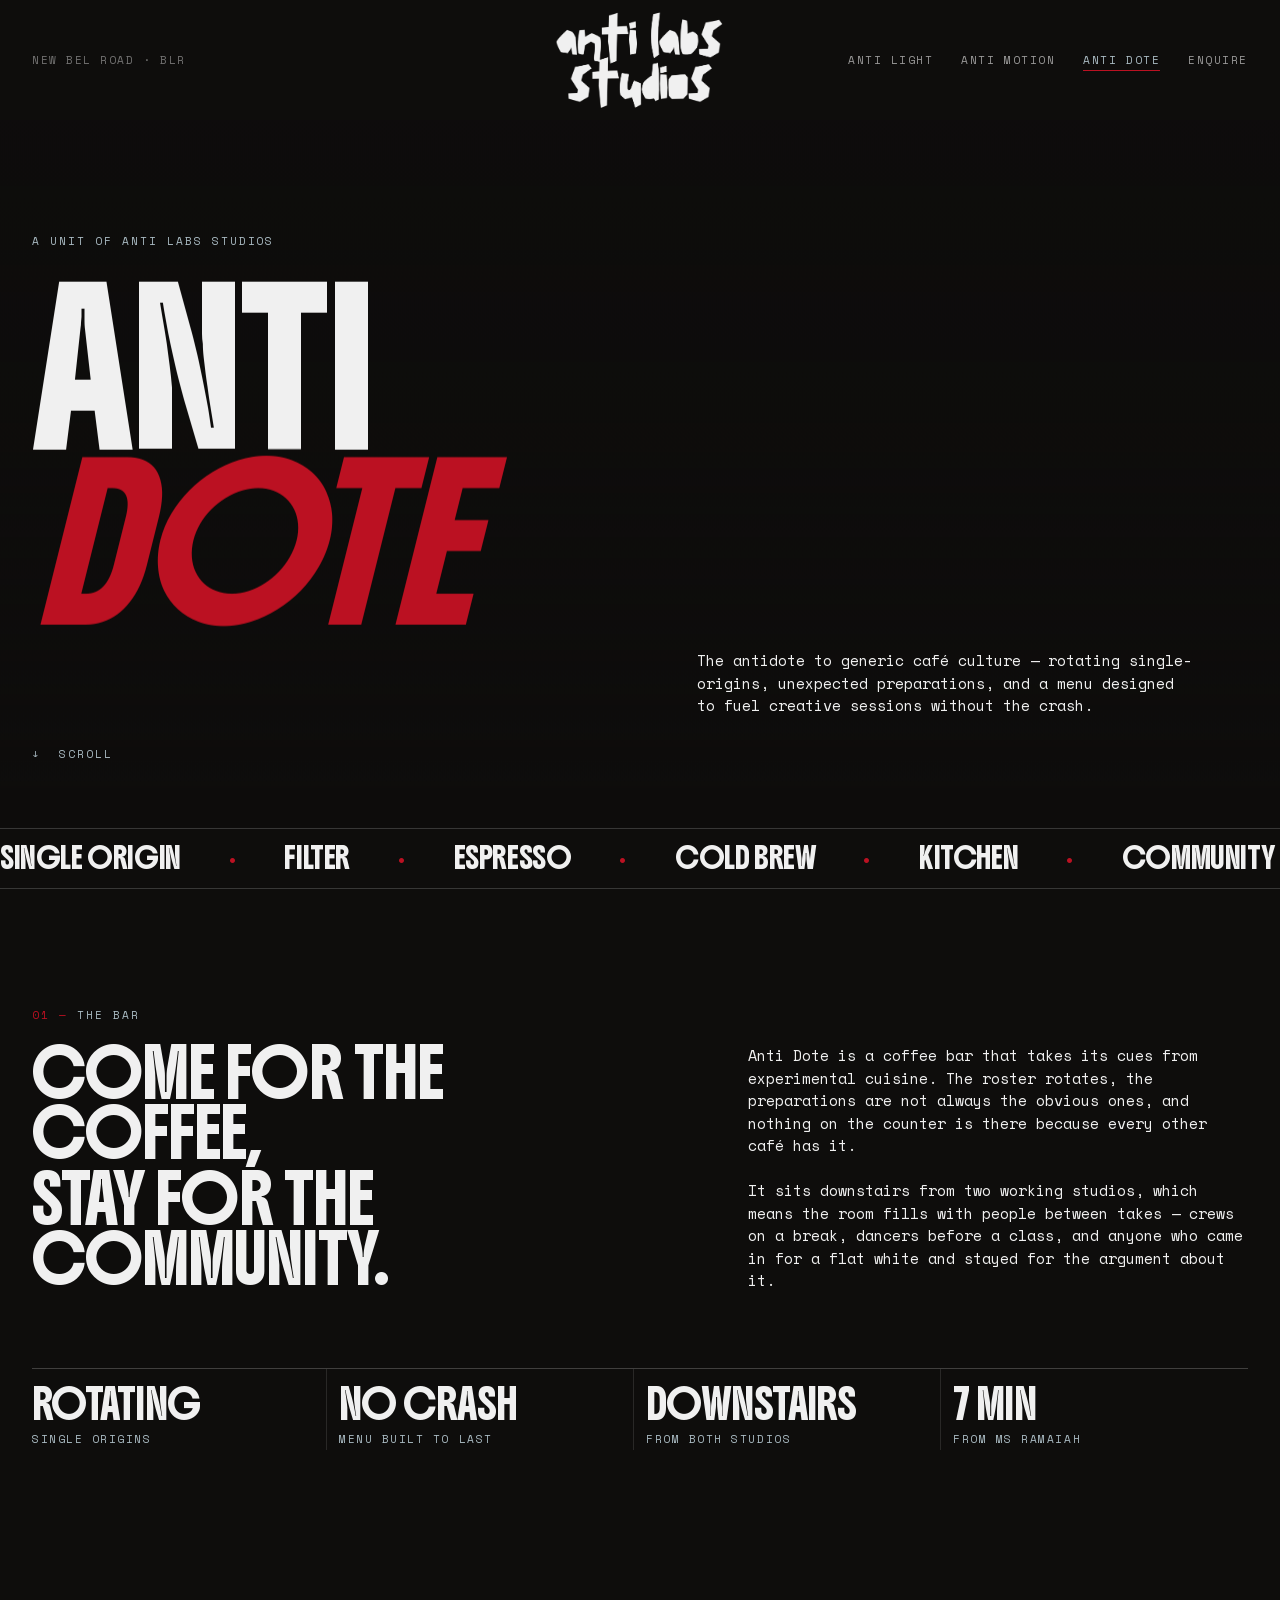
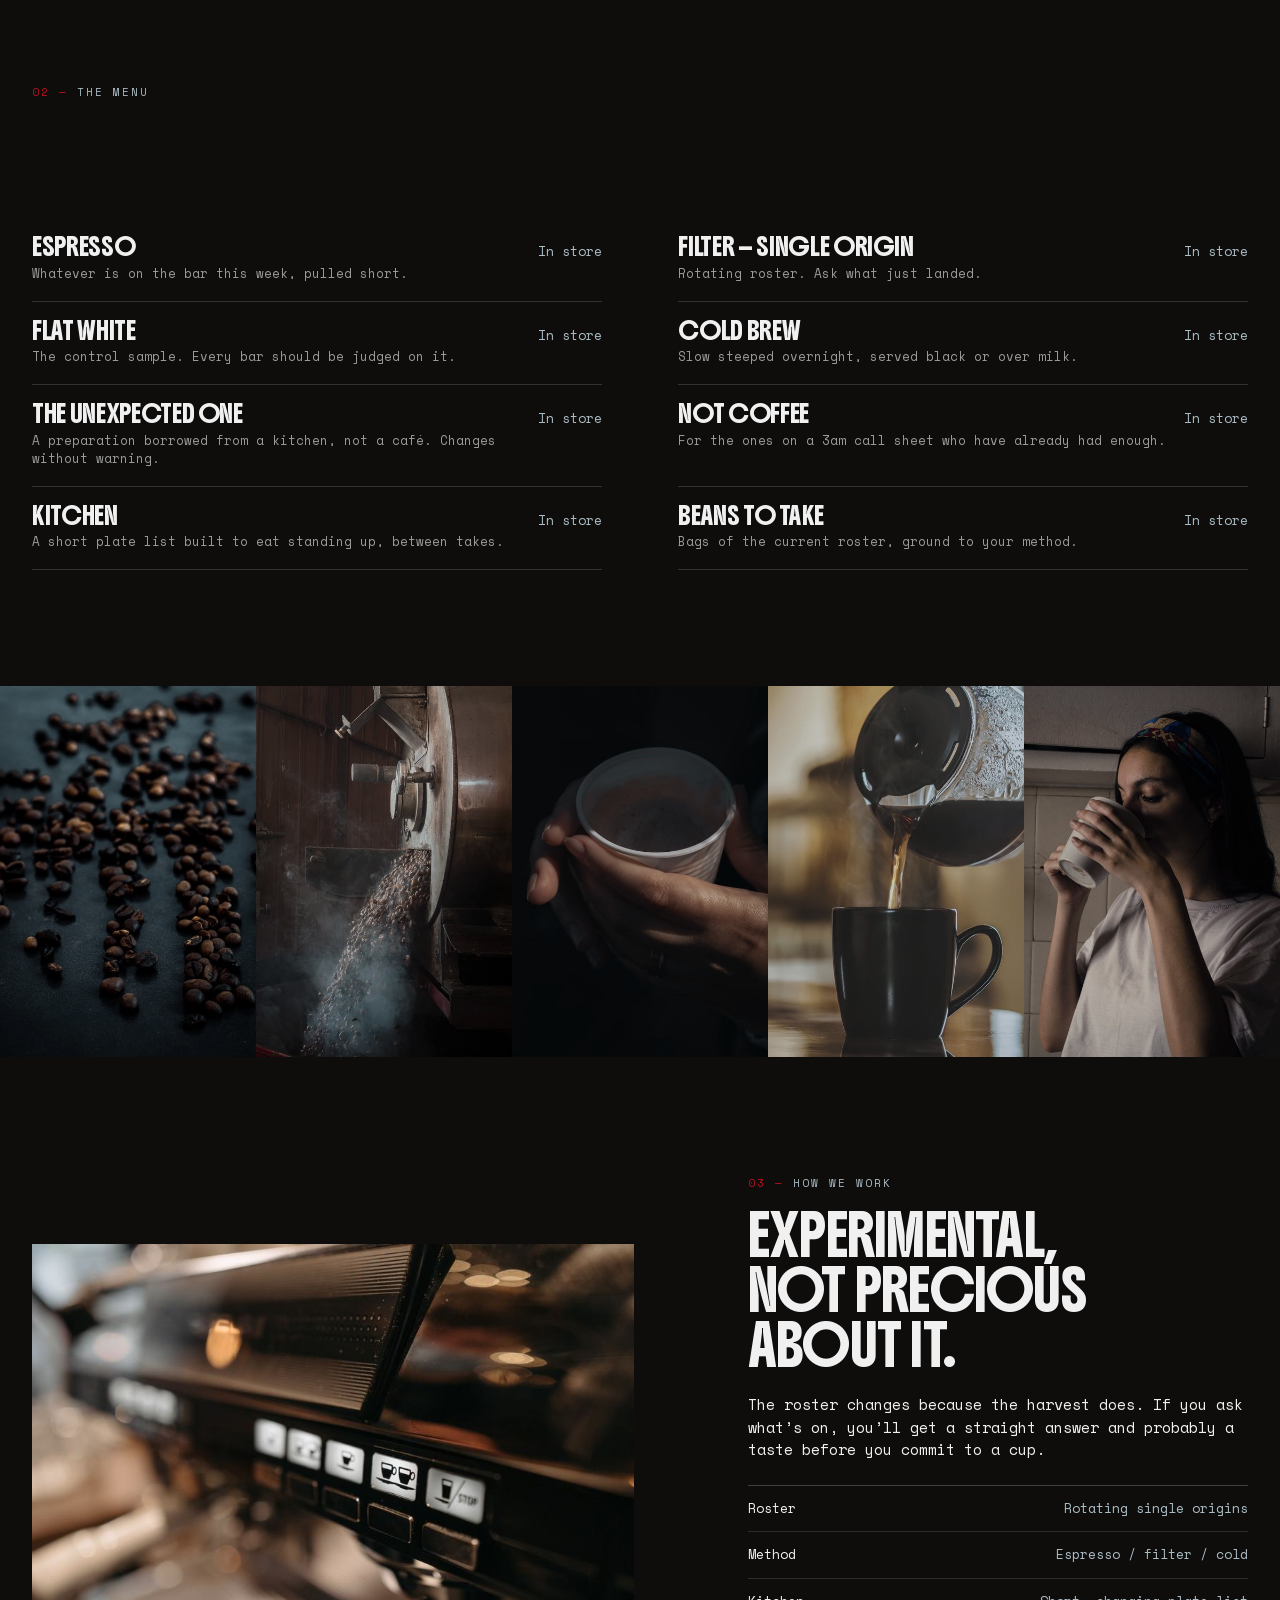
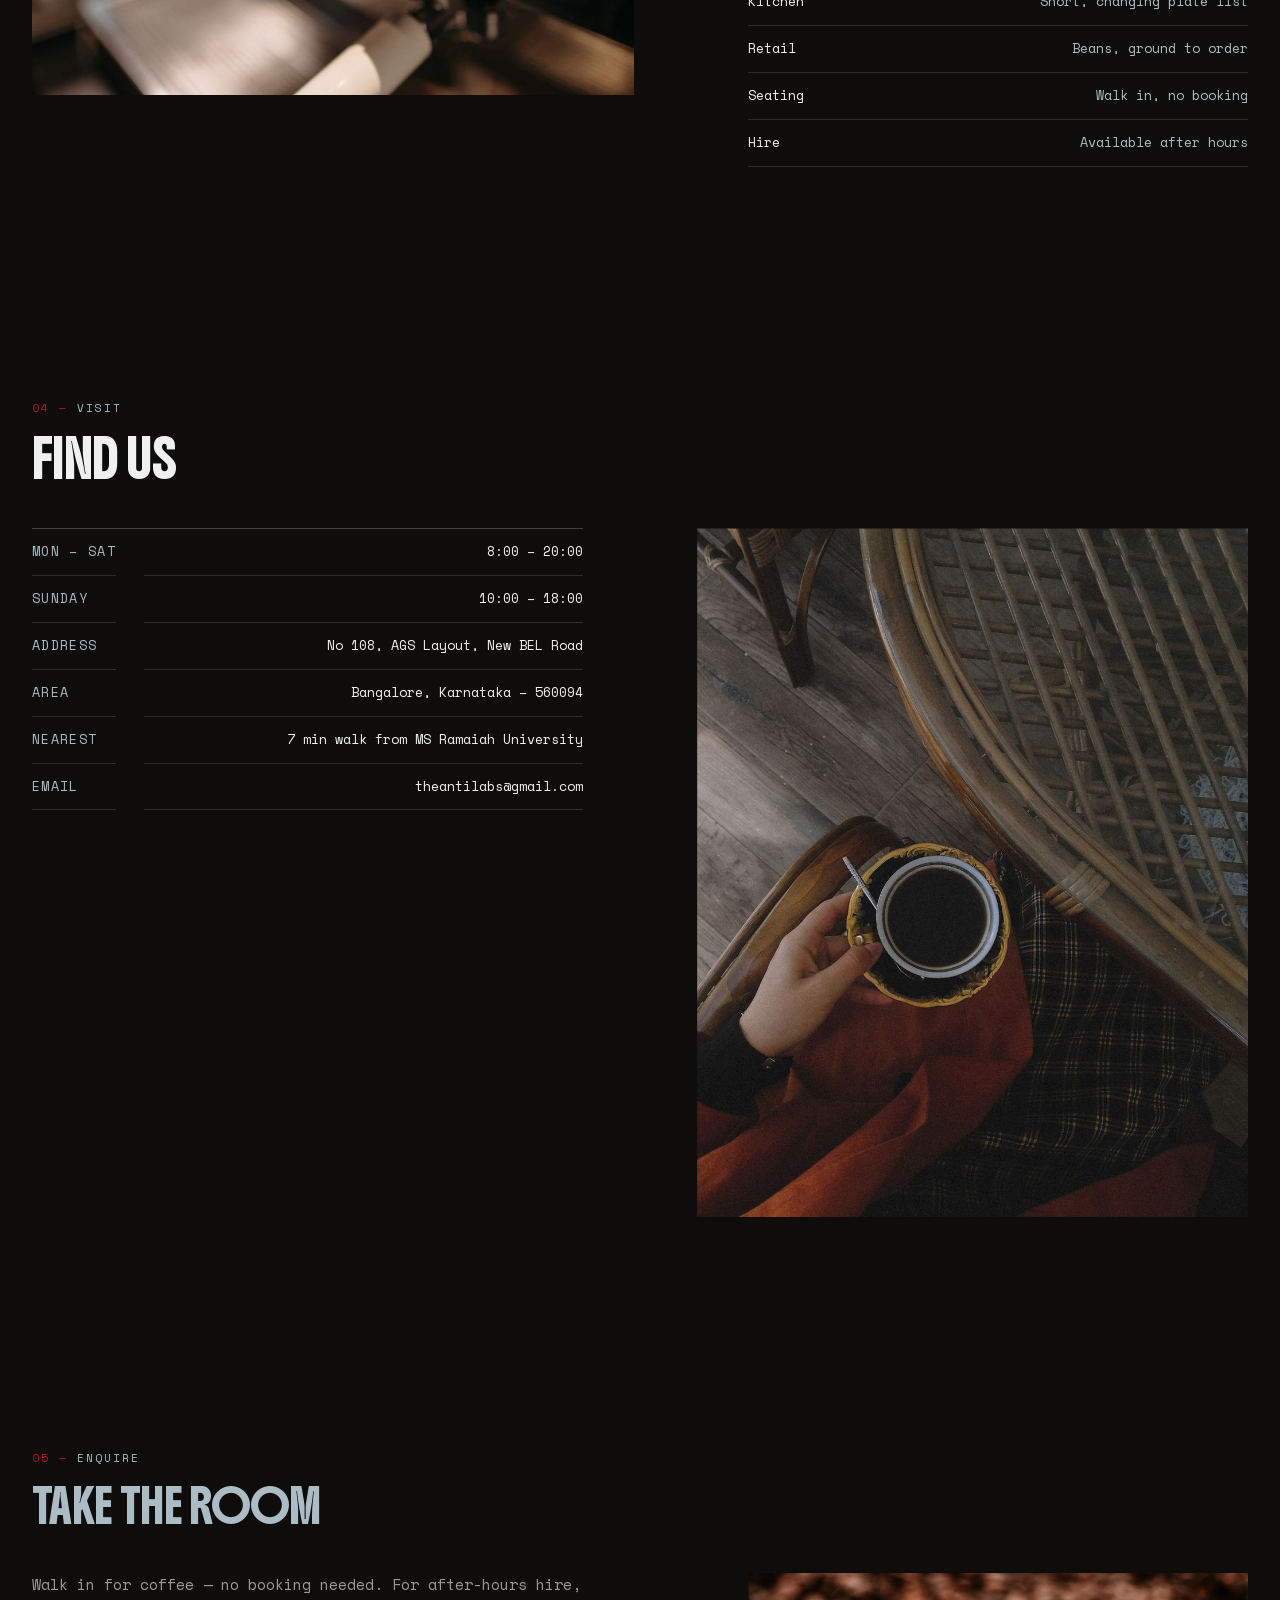
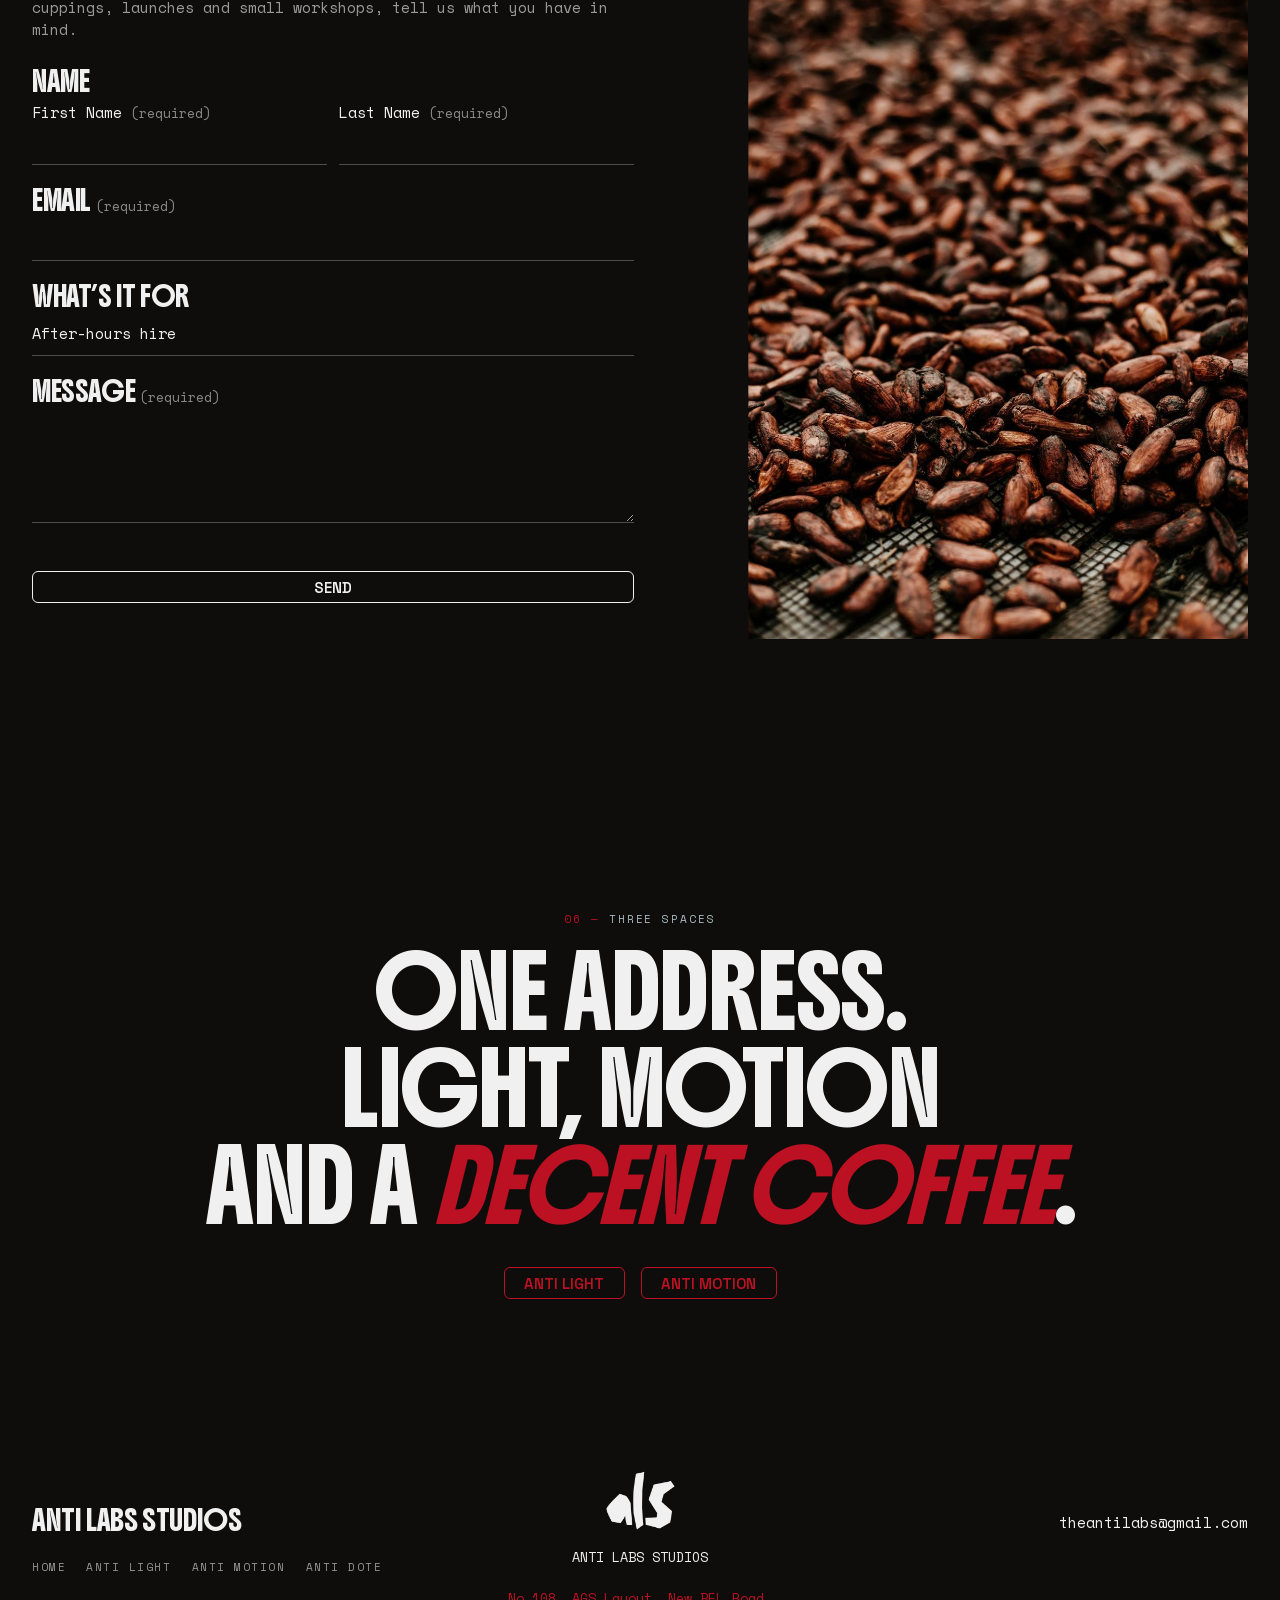
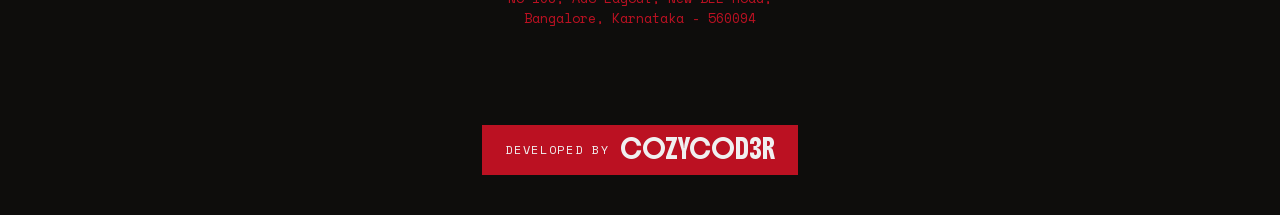
==== commit efbd7e28: "Credit: whole 'Developed by cozycod3r' is a filled, brand-coloured link Co-Authored-By: Claude Opus " ====
--- a/anti-dote.html
+++ b/anti-dote.html
@@ -54,7 +54,7 @@
 <link rel="stylesheet" href="assets/css/fonts.css?v=1789833606">
 <link rel="stylesheet" href="assets/css/style.css?v=1789833606">
 <link rel="stylesheet" href="assets/css/pages.css?v=1789833606">
-<link rel="stylesheet" href="assets/css/enhance.css?v=1789833606">
+<link rel="stylesheet" href="assets/css/enhance.css?v=1791959885">
 <link rel="stylesheet" href="assets/css/motion.css?v=1789833606">
 <link rel="stylesheet" href="assets/css/mobile.css?v=1789833606">
 </head>
--- a/assets/css/enhance.css
+++ b/assets/css/enhance.css
@@ -320,14 +320,13 @@
   .marquee__item { gap: 30px; }
 }
 
-/* Credit line below the footer */
-.site-credit { margin: 0; padding: 8px var(--gutter, 36px) 36px; text-align: center; }
+/* Credit line below the footer: one filled link, brand red */
+.site-credit { margin: 0; padding: 12px var(--gutter, 36px) 40px; text-align: center; }
 .site-credit a {
-  display: inline-flex; flex-direction: column; align-items: center; gap: 6px;
-  color: #f0f0f0; text-decoration: none; padding: 14px 22px;
-  border-top: 1px solid rgba(240,240,240,.18);
-}
-.site-credit__by { font-family: var(--mono); font-size: 11px; letter-spacing: .14em; text-transform: uppercase; color: rgba(240,240,240,.55); }
-.site-credit__name { font-family: var(--display); font-size: 22px; line-height: 1.3; text-transform: uppercase; transition: color .2s; }
-.site-credit a:hover .site-credit__name, .site-credit a:focus-visible .site-credit__name { color: #bb1122; }
-.site-credit a:hover, .site-credit a:focus-visible { border-top-color: #bb1122; }
+  display: inline-flex; align-items: center; gap: .7em;
+  padding: 12px 22px; background: #bb1122; color: #f0f0f0; text-decoration: none;
+  border: 1px solid #bb1122; transition: background .2s, color .2s;
+}
+.site-credit__by { font-family: var(--mono); font-size: 12px; letter-spacing: .14em; text-transform: uppercase; }
+.site-credit__name { font-family: var(--display); font-size: 18px; line-height: 1.3; text-transform: uppercase; }
+.site-credit a:hover, .site-credit a:focus-visible { background: #0e0d0c; color: #f0f0f0; }
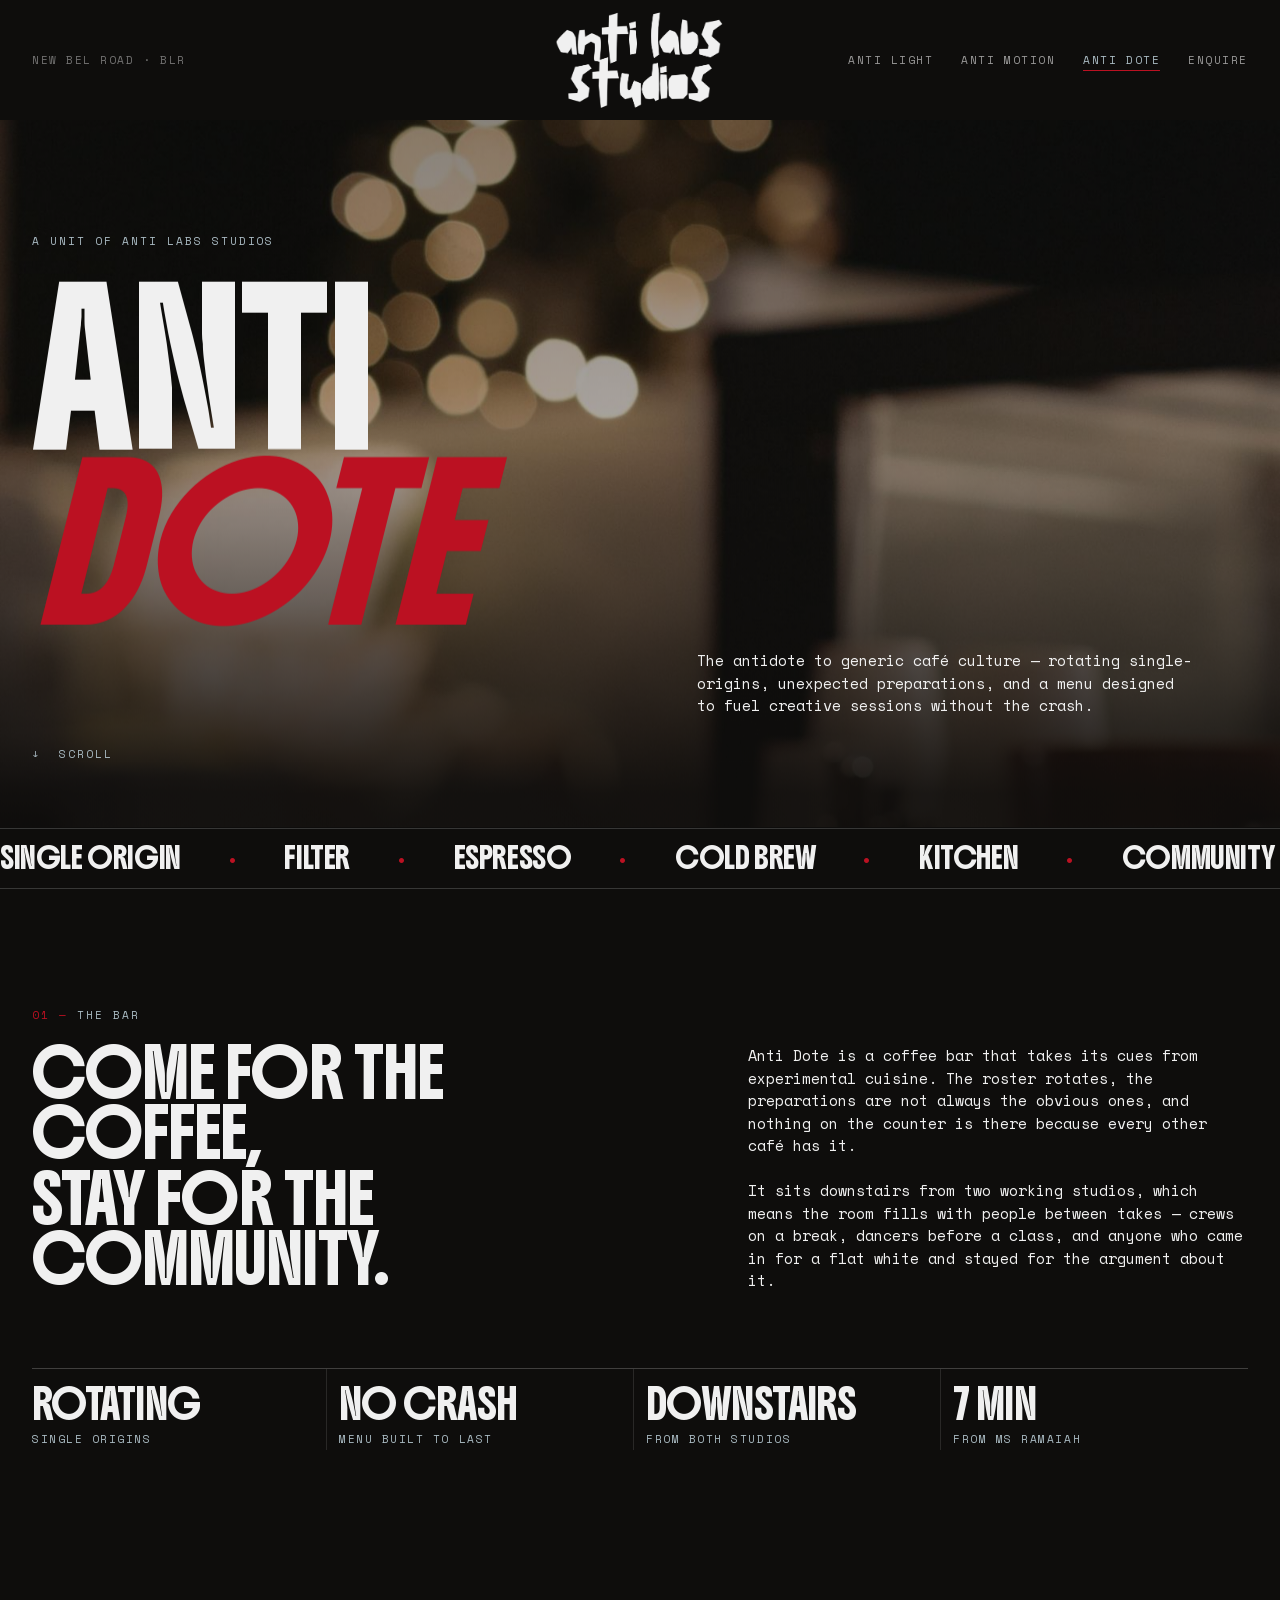
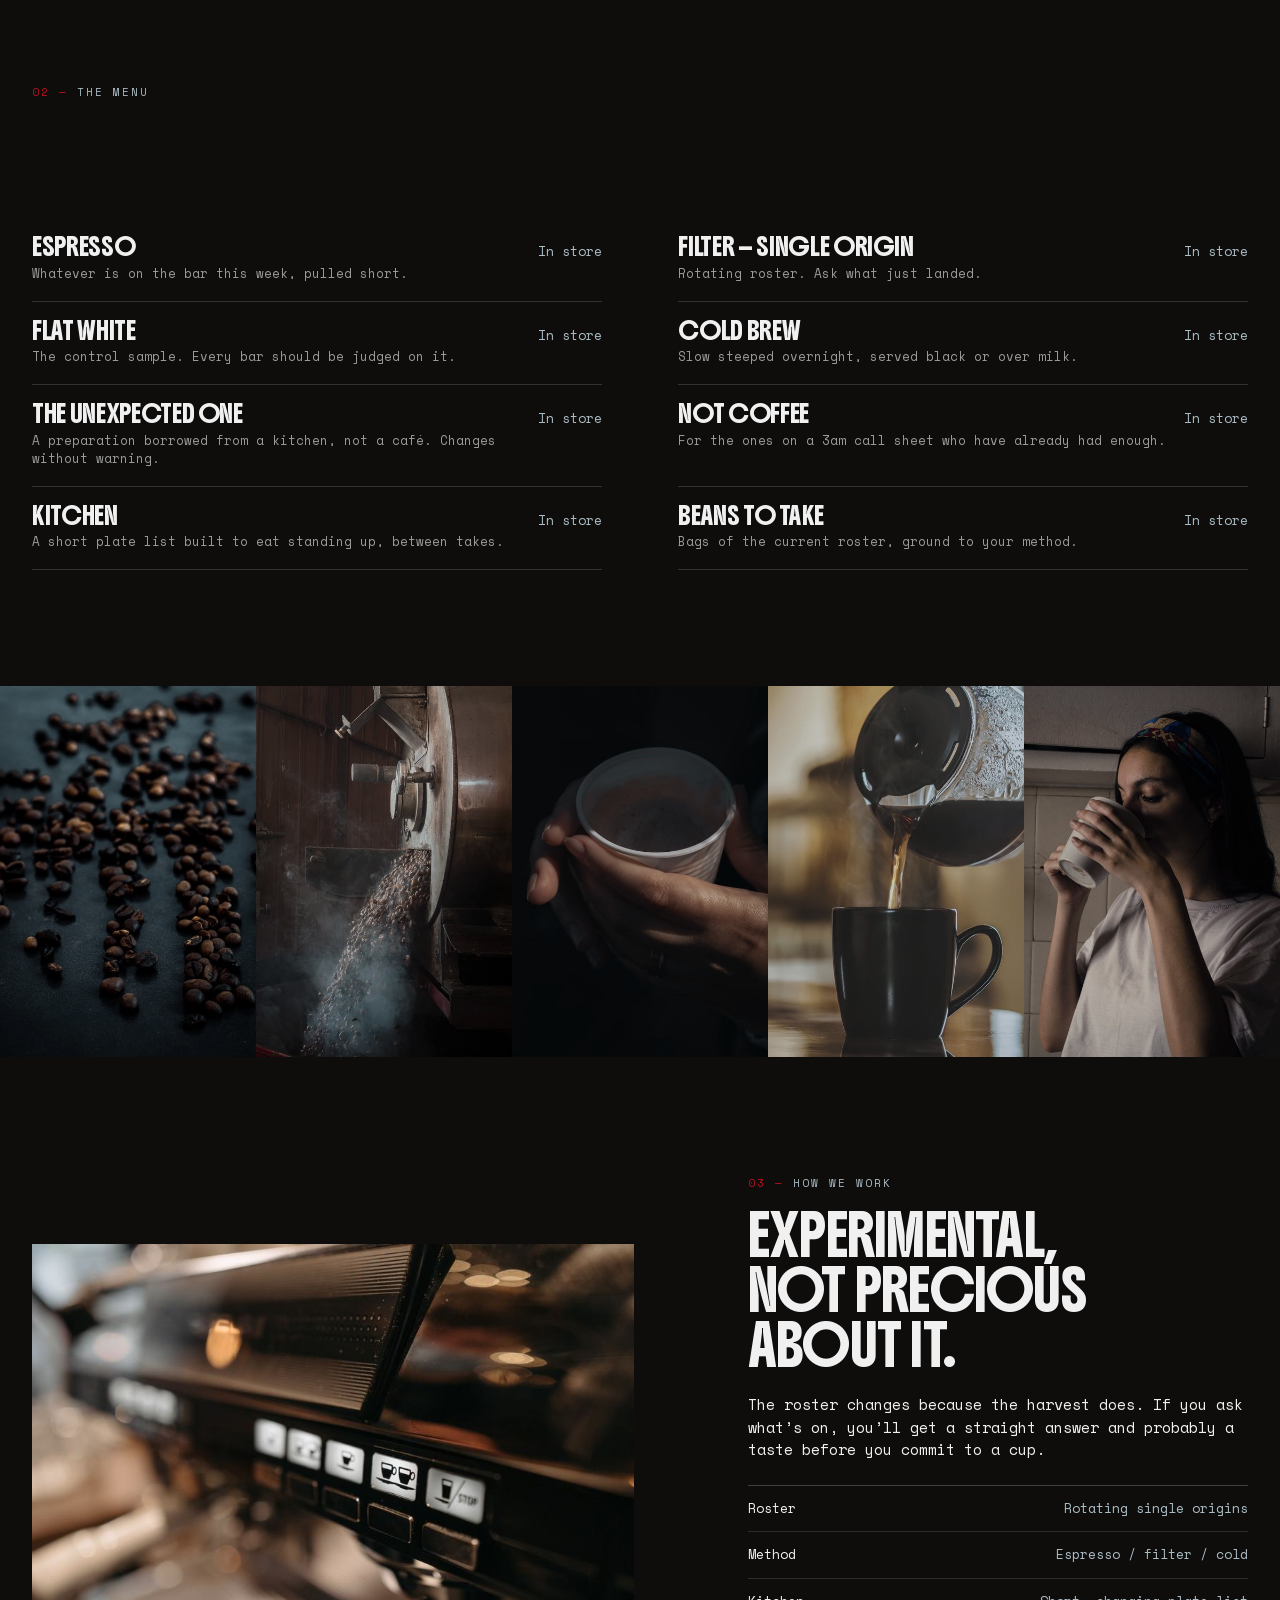
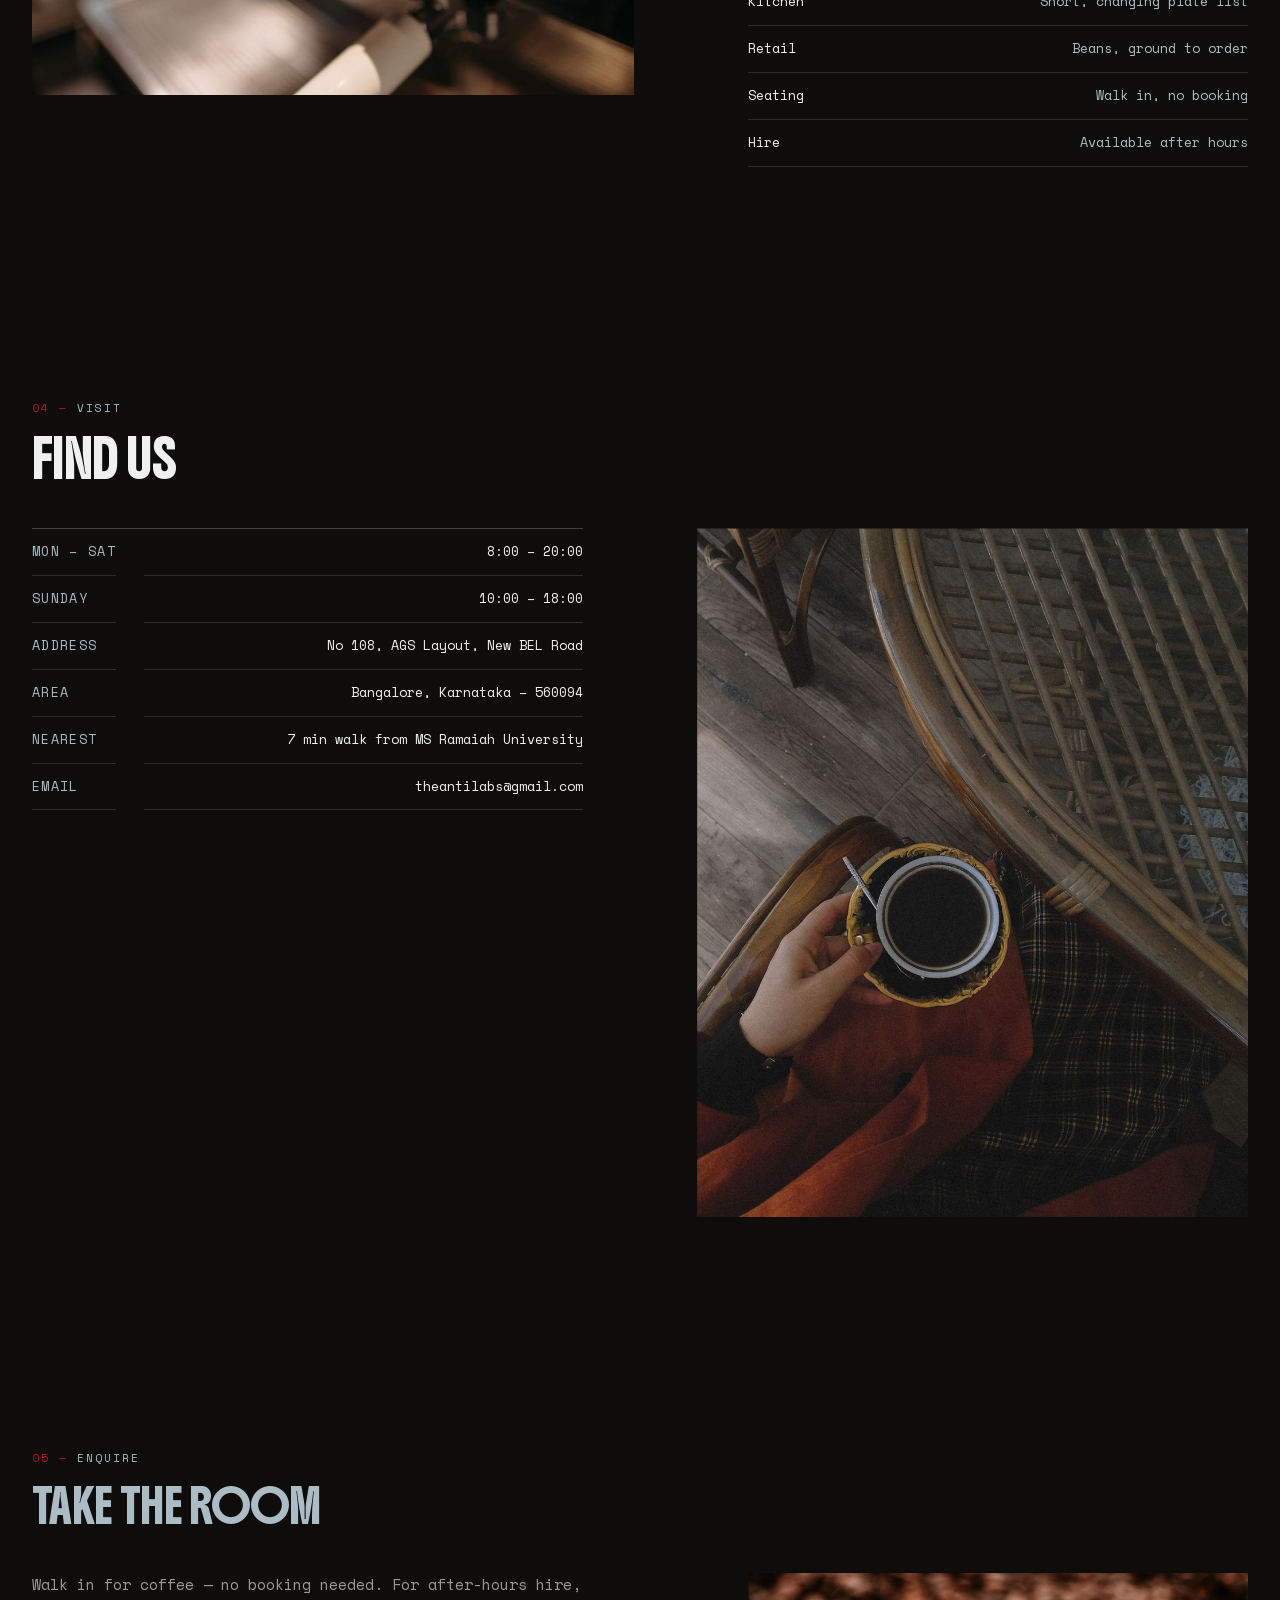
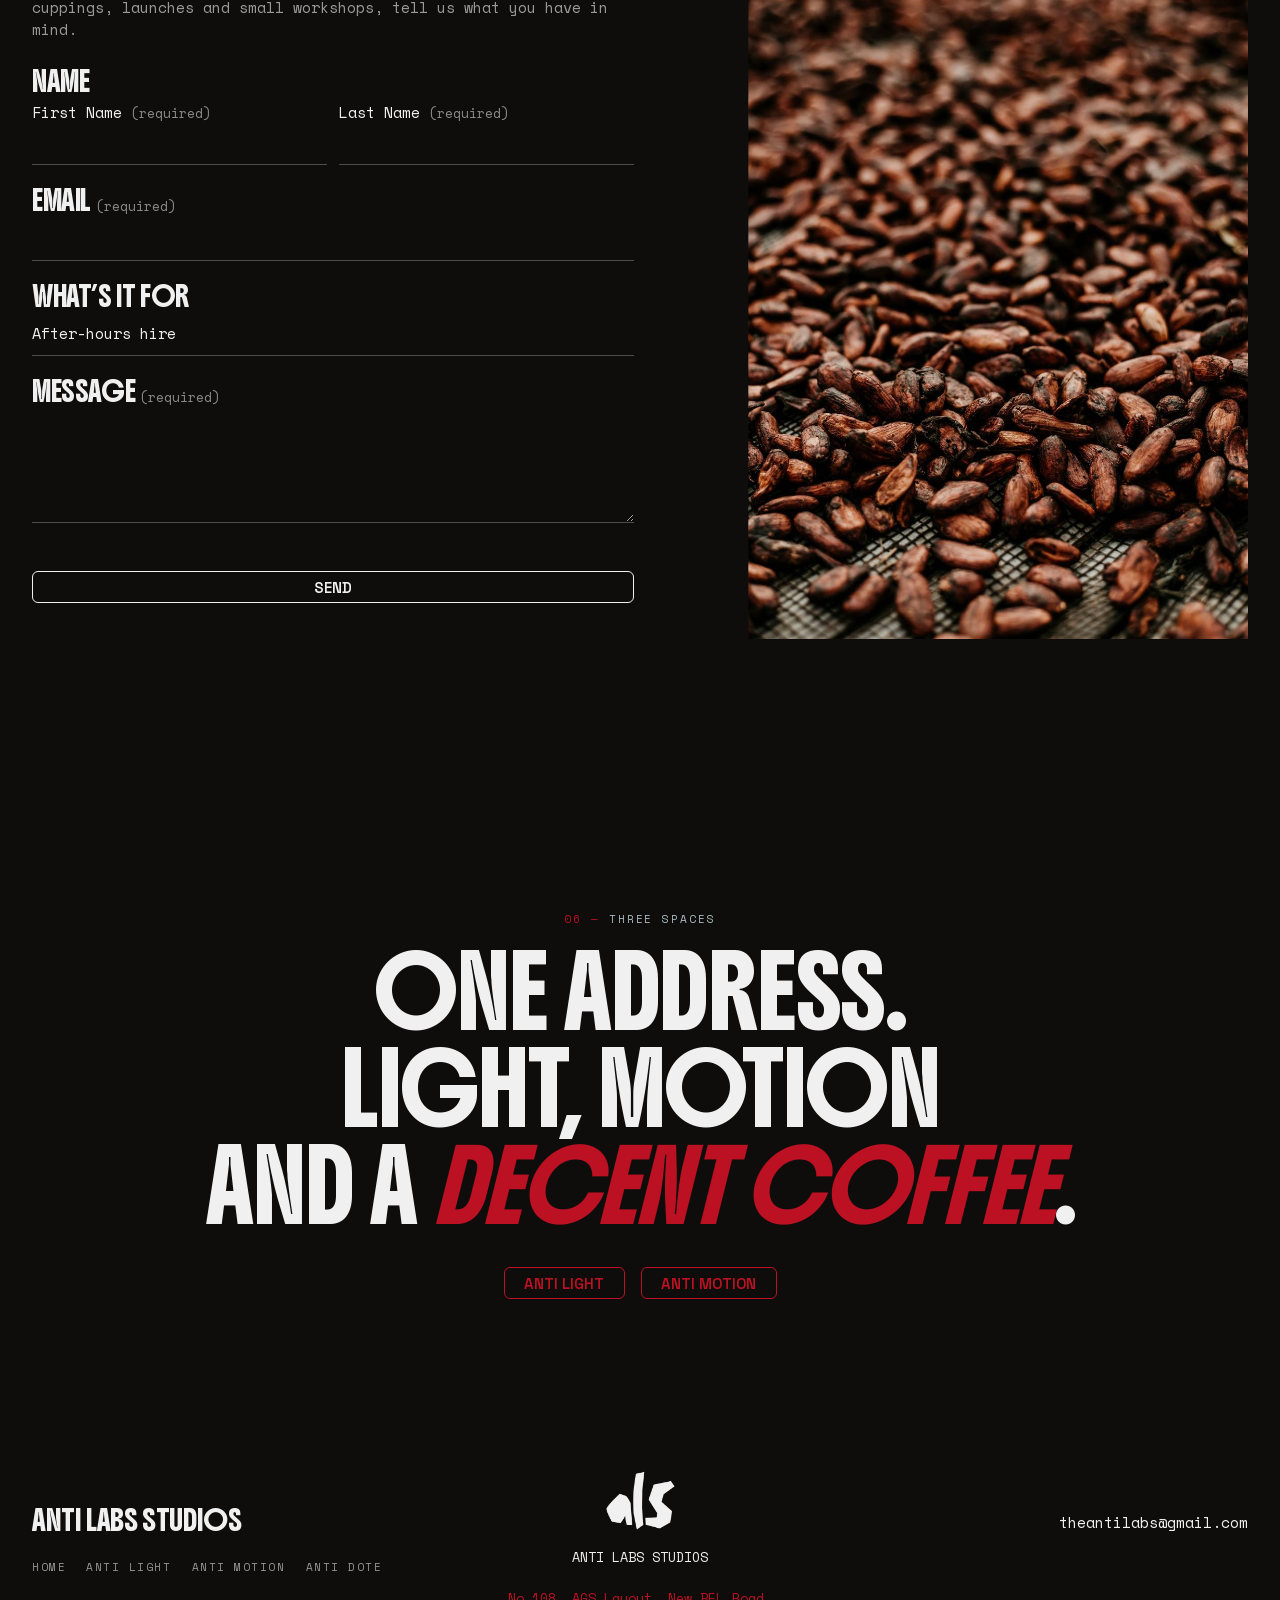
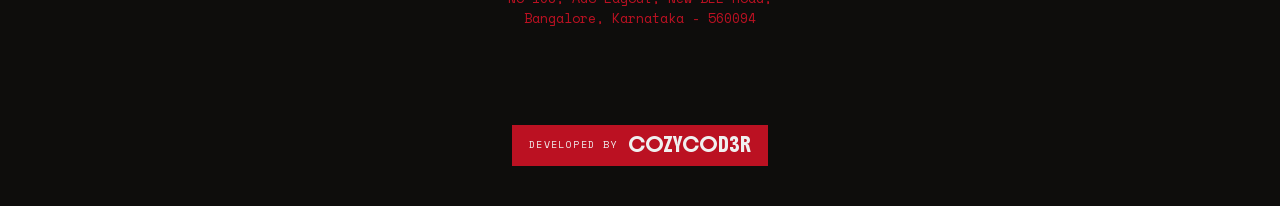
==== commit 5cbcfbc1: "Credit link: smaller Co-Authored-By: Claude Opus 5.5 <noreply@anthropic.com>" ====
--- a/anti-dote.html
+++ b/anti-dote.html
@@ -54,7 +54,7 @@
 <link rel="stylesheet" href="assets/css/fonts.css?v=1789833606">
 <link rel="stylesheet" href="assets/css/style.css?v=1789833606">
 <link rel="stylesheet" href="assets/css/pages.css?v=1789833606">
-<link rel="stylesheet" href="assets/css/enhance.css?v=1791959885">
+<link rel="stylesheet" href="assets/css/enhance.css?v=1791960100">
 <link rel="stylesheet" href="assets/css/motion.css?v=1789833606">
 <link rel="stylesheet" href="assets/css/mobile.css?v=1789833606">
 </head>
--- a/assets/css/enhance.css
+++ b/assets/css/enhance.css
@@ -324,9 +324,9 @@
 .site-credit { margin: 0; padding: 12px var(--gutter, 36px) 40px; text-align: center; }
 .site-credit a {
   display: inline-flex; align-items: center; gap: .7em;
-  padding: 12px 22px; background: #bb1122; color: #f0f0f0; text-decoration: none;
+  padding: 8px 16px; background: #bb1122; color: #f0f0f0; text-decoration: none;
   border: 1px solid #bb1122; transition: background .2s, color .2s;
 }
-.site-credit__by { font-family: var(--mono); font-size: 12px; letter-spacing: .14em; text-transform: uppercase; }
-.site-credit__name { font-family: var(--display); font-size: 18px; line-height: 1.3; text-transform: uppercase; }
+.site-credit__by { font-family: var(--mono); font-size: 10px; letter-spacing: .14em; text-transform: uppercase; }
+.site-credit__name { font-family: var(--display); font-size: 14px; line-height: 1.3; text-transform: uppercase; }
 .site-credit a:hover, .site-credit a:focus-visible { background: #0e0d0c; color: #f0f0f0; }
